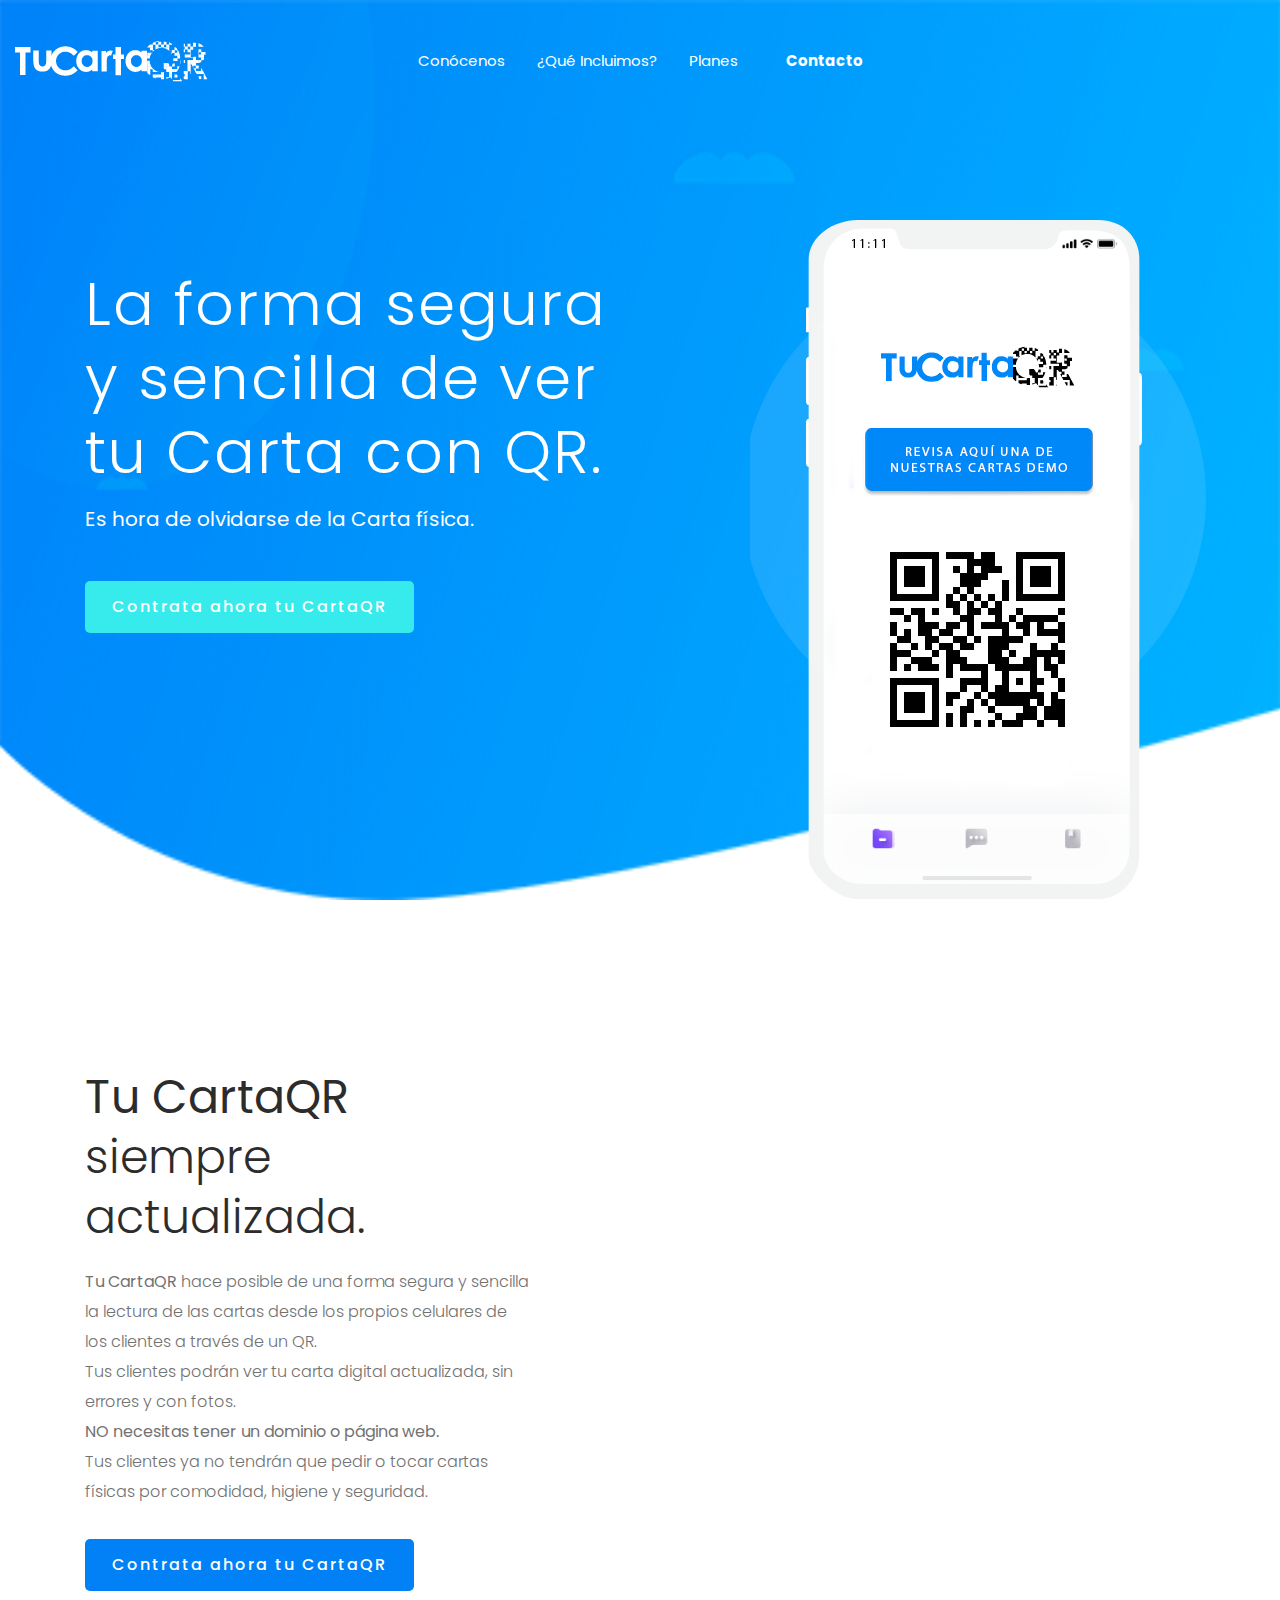
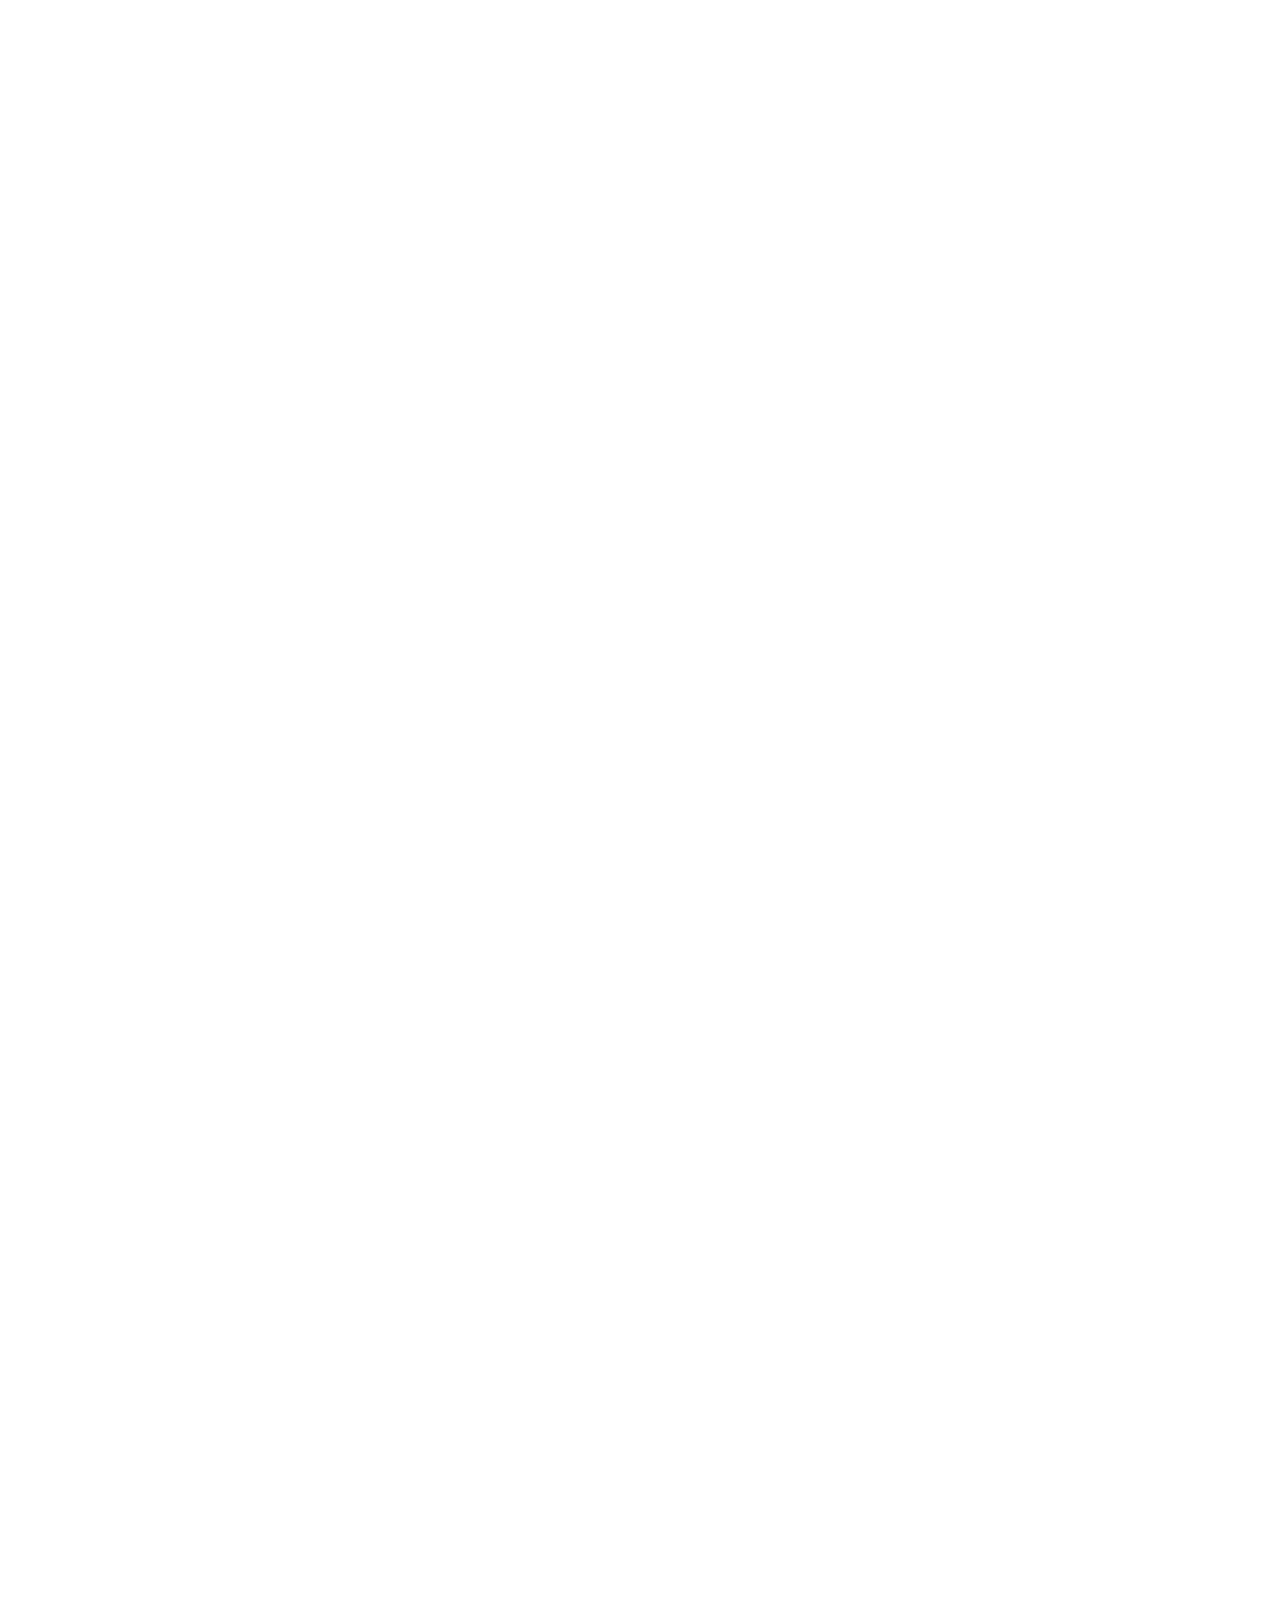
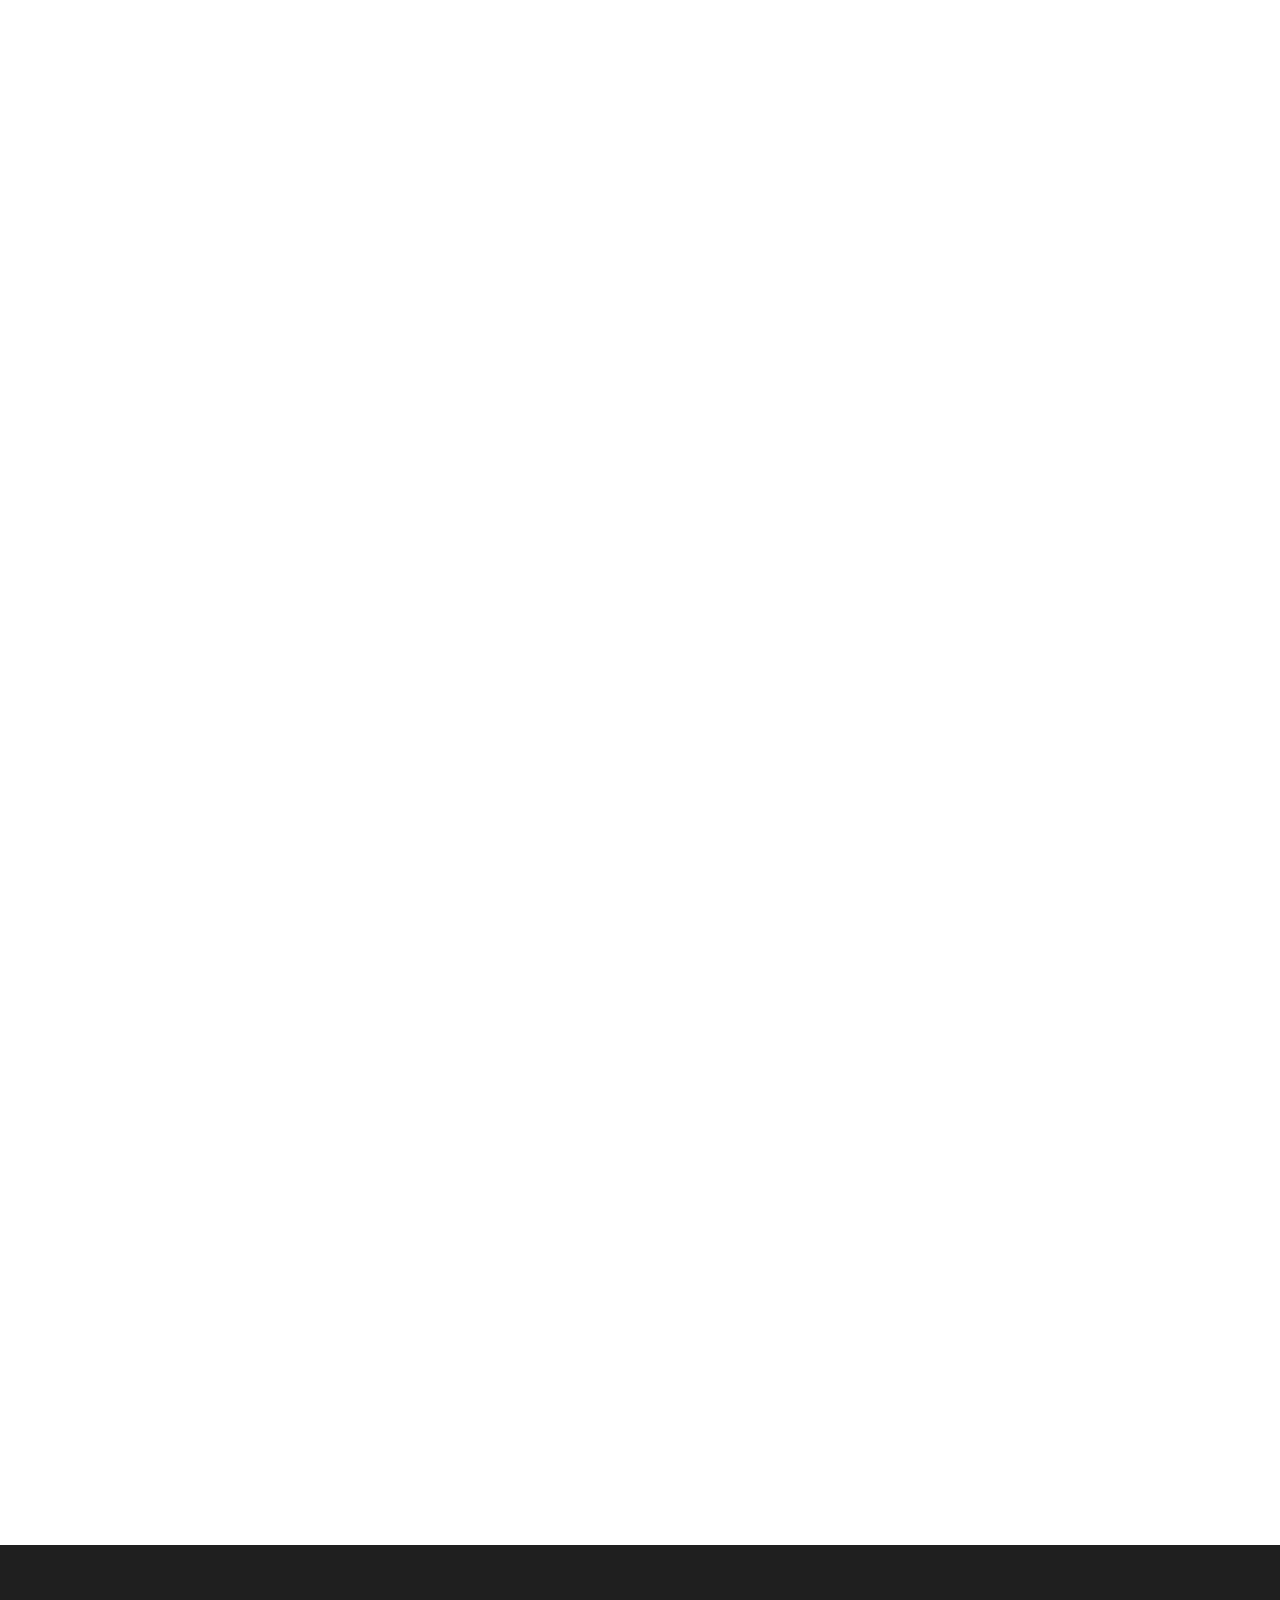
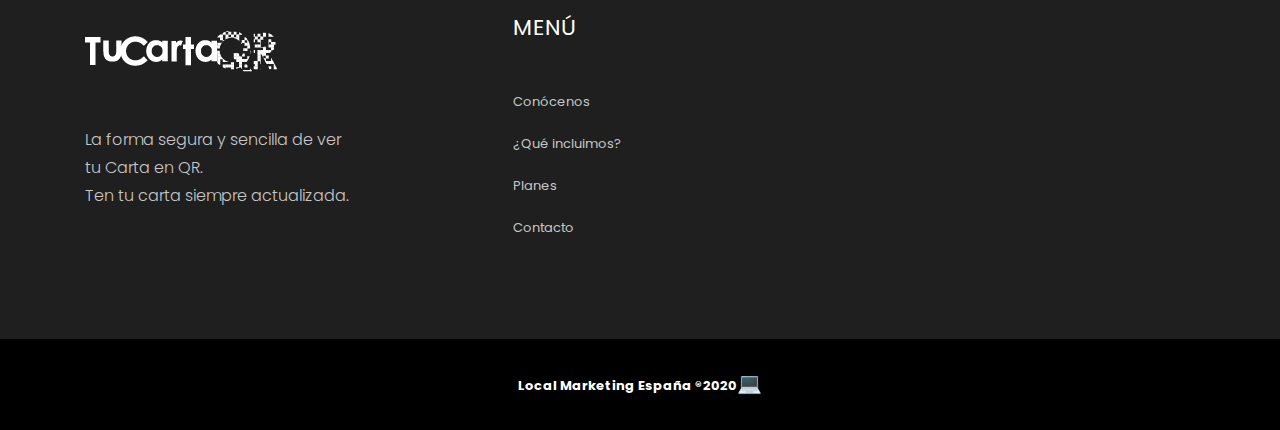
==== index.html @ 0516c853 "tucartaqr" ====
<!doctype html>
<html lang="es">

<head>
    <!-- Required meta tags -->
    <meta charset="utf-8">
    <meta name="viewport" content="width=device-width, initial-scale=1, shrink-to-fit=no">
    <meta name="robots" content="index, follow">
    <meta name="description"
        content="Menús y Cartas digitales con QR para cafeterias y restaurantes. Tu carta digital qr en el celular de tus clientes.">
    <meta name="keywords"
        content="Cartas digitales, Menús digitales, cartas qr, menu qr, restaurantes y cafeterias qr, menús online, código qr">
    <meta name="categories" content="Tu CartaQR">
    <meta property="type" content="restaurantesQR>
    <meta name= " author" content="Tu CartaQR">

    <link rel="shortcut icon" type="image/x-icon" href="./img/7205qr.ico">
    <title>Tu CartaQR | Olvídate de tu carta física</title>

    <!-- CSS here -->
    <link rel="stylesheet" href="css/bootstrap.min.css">
    <link rel="stylesheet" href="css/owl.carousel.min.css">
    <link rel="stylesheet" href="css/animate.min.css">
    <link rel="stylesheet" href="css/slick.css">
    <link rel="stylesheet" href="css/slicknav.css">
    <link rel="stylesheet" href="css/style.css">
</head>

<body>

    <!-- header-start -->
    <header>
        <div class="header-area ">
            <div id="sticky-header" class="main-header-area">
                <div class="container-fluid">
                    <div class="row align-items-center">
                        <div class="col-xl-3 col-lg-2">
                            <div class="logo">
                                <a href="index.html">
                                    <img src="img/logo.png" alt="Tu CartaQR">
                                </a>
                            </div>
                        </div>
                        <div class="col-xl-6 col-lg-7">
                            <div class="main-menu d-none d-lg-block">
                                <nav>
                                    <ul id="navigation">
                                        <li><a href="#conocer">Conócenos</a></li>
                                        &nbsp;
                                        <li><a href="#incluir">¿Qué incluimos?</a></li>
                                        &nbsp;
                                        <li><a href="#plan">Planes</a></li>
                                        &nbsp;&nbsp;&nbsp;&nbsp;&nbsp;
                                        <li><a href="contacto.html"><strong>Contacto</strong></a></li>
                                    </ul>
                                </nav>
                            </div>
                        </div>
                        <div class="col-12">
                            <div class="mobile_menu d-block d-lg-none"></div>
                        </div>
                    </div>

                </div>
            </div>
        </div>
    </header>
    <!-- header-end -->

    <!-- slider_area_start -->
    <div class="slider_area">
        <div class="single_slider d-flex align-items-center slider_bg_1">
            <div class="container">
                <div class="row align-items-center">
                    <div class="col-xl-7 col-md-6">
                        <div class="slider_text">
                            <h3 class="wow fadeInDown">La forma segura<br> y
                                sencilla de ver<br> tu Carta con QR.</h3>
                            <p class="wow fadeInLeft">Es hora de olvidarse
                                de la Carta física.</p>
                            <div class="video_service_btn wow fadeInLeft">
                                <a href="contacto.html" class="boxed-btn3">Contrata ahora tu CartaQR</a>
                            </div>
                        </div>
                    </div>
                    <div class="col-xl-5 col-md-6">
                        <div class="phone_thumb wow fadeInDown">
                            <img src="img/ilstrator/phone.png" alt="Tu CartaQR">
                        </div>
                    </div>
                </div>
            </div>
        </div>
    </div>
    <!-- slider_area_end -->

    <!-- about  -->
    <div class="features_area ">
        <div class="container">
            <div class="features_main_wrap">
                <div class="row align-items-center">
                    <div class="col-xl-5 col-lg-5 col-md-6">
                        <div class="features_info2">
                            <h3><strong>Tu CartaQR</strong> siempre actualizada.</h3>
                            <p><strong>Tu CartaQR</strong> hace posible de una forma segura y sencilla la lectura
                                de las cartas desde los propios celulares de los clientes a través de un QR.<br>
                                Tus clientes podrán ver tu carta digital actualizada, sin errores y con
                                fotos. <br>
                                <strong>NO necesitas tener un dominio o página web.</strong><br>Tus clientes ya no tendrán que pedir o tocar cartas físicas por comodidad, higiene y
                                seguridad.</strong></p>
                            <div class="about_btn">
                                <a class="boxed-btn4" href="contacto.html">Contrata ahora tu CartaQR</a>
                            </div>
                        </div>
                    </div>
                    <div class="col-xl-5 col-lg-5 offset-xl-1 offset-lg-1 col-md-6 ">
                        <div class="about_draw wow fadeInUp" data-wow-duration=".7s" data-wow-delay=".5s">
                            <img src="img/ilstrator_img/draw.png" alt="Tu CartaQR">
                        </div>
                    </div>
                </div>
            </div>
            <div id="conocer" class="features_main_wrap">
                <div class="row align-items-center">
                    <div class="col-xl-5 col-lg-5 offset-xl-1 offset-lg-1 col-md-6">
                        <div class="about_image wow fadeInLeft" data-wow-duration=".4s"
                            data-wow-delay=".3s">
                            <img src="img/ilstrator/tucartaQR.png" alt="Tu CartaQR">
                        </div>
                    </div>
                    <div class="col-xl-6 col-lg-6 col-md-6">
                        <div class="features_info">
                            <h3 class="wow fadeInUp" data-wow-duration=".5s" data-wow-delay=".3s">Beneficios</h3>
                            <p class="wow fadeInUp" data-wow-duration=".6s" data-wow-delay=".4s">Podrás mostrar a través
                                de un
                                código QR tu carta sin necesidad de tener una física. Aplica para restaurantes, fondas,
                                antros,
                                hoteles, cafeterías o heladerías.</p>
                            <ul>
                                <li class="wow fadeInUp" data-wow-duration=".7s" data-wow-delay=".5s">Olvídate de los
                                    errores en tu Carta QR.</li>
                                <li class="wow fadeInUp" data-wow-duration=".8s" data-wow-delay=".6s">Tu Carta QR
                                    siempre actualizada.</li>
                                <li class="wow fadeInUp" data-wow-duration=".8s" data-wow-delay=".6s">Tu negocio en internet.</li>
                                <li class="wow fadeInUp" data-wow-duration=".9s" data-wow-delay=".7s">Posibilidad de
                                    realizar publicidad de otros negocios.</li>
                                <li class="wow fadeInUp" data-wow-duration=".9s" data-wow-delay=".7s">Mantén
                                    actualizados tus alérgenos y especialidades de la casa.</li>
                                <li class="wow fadeInUp" data-wow-duration=".9s" data-wow-delay=".7s">Tus meseros no
                                    tendrán que llevar y recoger cartas a cada mesa/barra.</li>
                            </ul>

                            <div class="about_btn wow fadeInUp" data-wow-duration=".10s" data-wow-delay=".8s">
                                <a class="boxed-btn4" href="contacto.html">Contrata tu CartaQR</a>
                            </div>
                        </div>
                    </div>
                </div>
            </div>
        </div>
    </div>
    <!--/ about  -->

    <!-- service_area  -->
    <div id="incluir" class="service_area">
        <div class="container">
            <div class="row">
                <div class="col-xl-12">
                    <div class="section_title text-center wow fadeInUp" data-wow-duration=".5s" data-wow-delay=".3s">
                        <h3>¿Qué incluimos?</h3>
                    </div>
                </div>
            </div>

            <div class="row">
                <div class="col-lg-3 col-md-3">
                    <div class="single_service text-center wow fadeInUp" data-wow-duration=".6s" data-wow-delay=".4s">
                        <div class="thumb">
                            <img src="img/icon/1.svg" alt="WebApp Multidispositivo">
                        </div>
                        <h3><strong>WebApp Multidispositivo</strong></h3>
                        <p>La forma segura y sencilla de ver las cartas desde los propios celulares de
                            los clientes.</p>
                    </div>
                </div>

                <div class="col-lg-3 col-md-3">
                    <div class="single_service text-center wow fadeInUp" data-wow-duration=".7s" data-wow-delay=".5s">
                        <div class="thumb">
                            <img src="img/icon/2.svg" alt="Promociona su Marca">
                        </div>
                        <h3><strong>Promociona su Marca</strong></h3>
                        <p>En el diseño de tu carta digitalizada incluimos un enlace a su página web y/o red social para
                            promocionar su negocio de forma indirecta.</p>

                    </div>
                </div>

                <div class="col-lg-3 col-md-3">
                    <div class="single_service text-center wow fadeInUp" data-wow-duration=".7s" data-wow-delay=".5s">
                        <div class="thumb">
                            <img src="img/icon/3.svg" alt="Tu CartaQR">
                        </div>
                        <h3><strong>Menú Interactivo</strong></h3>
                        <br>
                        <p>Puede incluir las fotografías de todos los platos que ofrece su negocio o añadir información
                            extra sobre alérgenos.</p>

                    </div>
                </div>

                <div class="col-lg-3 col-md-3">

                    <div class="single_service text-center wow fadeInUp " data-wow-duration=".8s" data-wow-delay=".6s">
                        <div class="thumb">
                            <img src="img/icon/4.svg" alt="Menús y Ofertas">
                        </div>
                        <h3><strong>Menús y Ofertas</strong></h3>
                        <br>
                        <p>Damos la posibilidad de incluir su oferta gastronómica o promociones de temporada que quiera
                            ofrecer a sus clientes.</p>

                    </div>
                </div>
            </div>
        </div>
    </div>
    <!--/ service_area  -->

    <!-- prising_area  -->
    <div class="prising_area">
        <div id="plan" class="container">
            <div class="row">
                <div class="col-xl-12">
                    <div class="section_title text-center wow fadeInUp" data-wow-duration=".5s" data-wow-delay=".5s">
                        <h3>Planes</h3>
                        <p>Olvídate de guardar, renovar y pagar por más cartas físicas desactualizadas. <br> Por
                            higiene, seguridad y comodidad de tus clientes.</p>
                    </div>
                </div>
            </div>
            <div class="row no-gutters align-items-center">
                <div class="col-xl-4 col-md-4">
                    <div class="single_prising text-center wow fadeInUp" data-wow-duration=".7s" data-wow-delay=".8s">
                        <div class="prising_header d-flex justify-content-between">
                            <h3>Básico</h3>
                            <span>$999 MXN <br><small>único pago</small></span>
                        </div>
                        <ul>
                            <li>Tu dominio en TuCartaQR</li>
                            <li>Carga inicial de contenido</li>
                            <li>Envío por mail de sticker con QR</li>
                            <li>2 Modificaciones al mes por 1 año</li>
                            <li>Sin compromiso mensual</li>
                        </ul>
                        <div class="prising_bottom">
                            <a href="contacto.html" class="get_now prising_btn">CONTRATAR AHORA</a>
                        </div>
                    </div>
                </div>
                <div class="col-xl-4 col-md-4">
                    <div class="single_prising text-center wow fadeInUp" data-wow-duration=".6s" data-wow-delay=".6s">
                        <div class="prising_header d-flex justify-content-between pink_header">
                            <h3>Básico con Fotos</h3>
                            <span>$1,199 MXN<small> <br>único pago</small></span>
                        </div>
                        <ul>
                            <li>Tu dominio en TuCartaQR</li>
                            <li>Carga inicial de contenido <small>(texto + fotos)</small></li>
                            <li>Envío por mail de sticker con QR</li>
                            <li>2 Modificaciones al mes por 1 año</li>
                            <li>Sin compromiso mensual</li>
                        </ul>
                        <div class="prising_bottom">
                            <a href="contacto.html" class="get_now prising_btn">CONTRATAR AHORA</a>
                        </div>
                    </div>
                </div>
                <div class="col-xl-4 col-md-4">
                    <div class="single_prising text-center wow fadeInUp" data-wow-duration=".7s" data-wow-delay=".8s">
                        <div class="prising_header d-flex justify-content-between green_header">
                            <h3>Premium</h3>
                            <span>$1,399 MXN + <br><small>$50 mensual</small></span>
                        </div>
                        <ul>
                            <li>Tu dominio en TuCartaQR</li>
                            <li>Login propio para actualizaciones</li>
                            <li>Carga inicial de contenido <small>(texto + fotos)</small></li>
                            <li>Envío por mail de sticker con QR</li>
                            <li>2 Modificaciones al mes por 1 año</li>
                        </ul>
                        <div class="prising_bottom">
                            <a href="contacto.html" class="get_now prising_btn">PRÓXIMAMENTE</a>
                        </div>
                    </div>
                </div>
            </div>
        </div>
    </div>
    <!--/ prising_area  -->

    <!-- productivity_area  -->
    <div class="productivity_area">
        <div class="container">
            <div class="row align-items-center">
                <div class="col-xl-12 col-md-12 col-lg-12">
                    <h3 class="wow fadeInDown" data-wow-duration="1s" data-wow-delay=".1s"><strong>¿Necesitas más
                            información?</strong>
                        <br>Escríbenos a <a
                            href="mailto: hola@tucartaqr.mx"><strong>hola@tucartaqr.mx</strong></a><br><br>Te
                        asesoraremos sin compromiso. </h3>
                </div>
            </div>
        </div>
    </div>
    <!--/ productivity_area  -->

    <!-- footer start -->
    <footer class="footer">
        <div class="footer_top">
            <div class="container">
                <div class="row">
                    <div class="col-xl-4 col-md-6 col-lg-4 mr-5">
                        <div class="footer_widget">
                            <div class="footer_logo">
                                <a href="#">
                                    <img src="img/logo.png" alt="Tu CartaQR">
                                </a>
                            </div>
                            <p>La forma segura y sencilla de ver<br> tu Carta en QR.<br>Ten tu carta siempre actualizada.</p>

                        </div>
                    </div>
                    <div class="col-xl-2 col-md-6 col-lg-2">
                        <div class="footer_widget">
                            <h3 class="footer_title">
                                MENÚ
                            </h3>
                            <ul>
                                <li><a href="#conocer">Conócenos</a></li>
                                <li><a href="#incluir">¿Qué incluimos?</a></li>
                                <li><a href="#plan">Planes</a></li>
                                <li><a href="contacto.html">Contacto</a></li>
                            </ul>
                        </div>
                    </div>
                </div>
            </div>
        </div>
        <div class="copy-right_text">
            <div class="container">
                <div class="footer_border"></div>
                <div class="row">
                    <div class="col-xl-12">
                        <p class="copy_right text-center">
                            <a class="text-reset text-light" href="https://www.local-marketing.es/"><b>Local Marketing
                                    España
                                    &reg;2020</b></a><span style='font-size:20px;'>&#128187;</span>
                        </p>
                    </div>
                </div>
            </div>
        </div>
    </footer>
    <!--/ footer end  -->

    <!-- JS here -->
    <script src="js/vendor/modernizr-3.5.0.min.js"></script>
    <script src="js/vendor/jquery-1.12.4.min.js"></script>
    <script src="js/popper.min.js"></script>
    <script src="js/bootstrap.min.js"></script>
    <script src="js/owl.carousel.min.js"></script>
    <script src="js/isotope.pkgd.min.js"></script>
    <script src="js/jquery.counterup.min.js"></script>
    <script src="js/scrollIt.js"></script>
    <script src="js/jquery.scrollUp.min.js"></script>
    <script src="js/wow.min.js"></script>
    <script src="js/jquery.slicknav.min.js"></script>

    <script src="js/main.js"></script>
</body>

</html>
---- css/style.css ----
@import url("https://fonts.googleapis.com/css?family=Poppins:200,200i,300,300i,400,400i,500,500i,600,600i,700&display=swap");
@import url("https://fonts.googleapis.com/css?family=Poppins:200,200i,300,300i,400,400i,500,500i,600,600i,700&display=swap");

.flex-center-start {
  display: -webkit-box;
  display: -ms-flexbox;
  display: flex;
  -webkit-box-align: center;
  -ms-flex-align: center;
  align-items: center;
  -webkit-box-pack: start;
  -ms-flex-pack: start;
  justify-content: start;
}

/* Normal desktop :1200px. */
/* Normal desktop :992px. */
/* Tablet desktop :768px. */
/* small mobile :320px. */
/* Large Mobile :480px. */

/* 1. Theme default css */
body {
  font-family: "Poppins", sans-serif;
  font-weight: normal;
  font-style: normal;
}

.img {
  max-width: 100%;
  -webkit-transition: 0.3s;
  -moz-transition: 0.3s;
  -o-transition: 0.3s;
  transition: 0.3s;
}

a,
.button {
  -webkit-transition: 0.3s;
  -moz-transition: 0.3s;
  -o-transition: 0.3s;
  transition: 0.3s;
}

a:focus,
.button:focus, button:focus {
  text-decoration: none;
  outline: none;
}

a:focus {
  text-decoration: none;
}

a:focus,
a:hover,
.portfolio-cat a:hover,
.footer -menu li a:hover {
  text-decoration: none;
}

a,
button {
  color: #1F1F1F;
  outline: medium none;
}

h1, h2, h3, h4, h5 {
  font-family: "Poppins", sans-serif;
  color: #1F1F1F;
}

h1 a,
h2 a,
h3 a,
h4 a,
h5 a,
h6 a {
  color: inherit;
}

ul {
  margin: 0px;
  padding: 0px;
}

li {
  list-style: none;
}

p {
  font-size: 16px;
  font-weight: 300;
  line-height: 28px;
  color: #4D4D4D;
  margin-bottom: 13px;
  font-family: "Poppins", sans-serif;
}

label {
  color: #7e7e7e;
  cursor: pointer;
  font-size: 14px;
  font-weight: 400;
}

*::-moz-selection {
  background: #444;
  color: #fff;
  text-shadow: none;
}

::-moz-selection {
  background: #444;
  color: #fff;
  text-shadow: none;
}

::selection {
  background: #444;
  color: #fff;
  text-shadow: none;
}

*::-webkit-input-placeholder {
  color: #cccccc;
  font-size: 14px;
  opacity: 1;
}

*:-ms-input-placeholder {
  color: #cccccc;
  font-size: 14px;
  opacity: 1;
}

*::-ms-input-placeholder {
  color: #cccccc;
  font-size: 14px;
  opacity: 1;
}

*::placeholder {
  color: #cccccc;
  font-size: 14px;
  opacity: 1;
}

h3 {
  font-size: 24px;
}

.mb-65 {
  margin-bottom: 67px;
}

.black-bg {
  background: #020c26 !important;
}

.white-bg {
  background: #ffffff;
}

.gray-bg {
  background: #f5f5f5;
}

.overlay {
  position: relative;
  z-index: 0;
}

.overlay::before {
  position: absolute;
  content: "";
  background-color: #1f1f1f;
  top: 0;
  left: 0;
  width: 100%;
  height: 100%;
  z-index: -1;
  opacity: .5;
}

.overlay2 {
  position: relative;
  z-index: 0;
}

.overlay2::before {
  position: absolute;
  content: "";
  background-color: #2C2C2C;
  top: 0;
  left: 0;
  width: 100%;
  height: 100%;
  z-index: -1;
  opacity: 0.6;
}

.overlay_03 {
  position: relative;
  z-index: 0;
}

.overlay_03::before {
  position: absolute;
  width: 100%;
  height: 100%;
  left: 0;
  top: 0;
  background: #2C2C2C;
  opacity: .6;
  content: '';
  z-index: -1;
}

.bradcam_overlay {
  position: relative;
  z-index: 0;
}

.bradcam_overlay::before {
  position: absolute;
  content: "";
  /* Permalink - use to edit and share this gradient: https://colorzilla.com/gradient-editor/#5db2ff+0,7db9e8+100&1+24,0+96 */
  background: -moz-linear-gradient(left, #5db2ff 0%, #65b4f9 24%, rgba(124, 185, 233, 0) 96%, rgba(125, 185, 232, 0) 100%);
  /* FF3.6-15 */
  background: -webkit-linear-gradient(left, #5db2ff 0%, #65b4f9 24%, rgba(124, 185, 233, 0) 96%, rgba(125, 185, 232, 0) 100%);
  /* Chrome10-25,Safari5.1-6 */
  background: linear-gradient(to right, #5db2ff 0%, #65b4f9 24%, rgba(124, 185, 233, 0) 96%, rgba(125, 185, 232, 0) 100%);
  /* W3C, IE10+, FF16+, Chrome26+, Opera12+, Safari7+ */
  filter: progid:DXImageTransform.Microsoft.gradient( startColorstr='#5db2ff', endColorstr='#007db9e8',GradientType=1 );
  /* IE6-9 */
  top: 0;
  left: 0;
  width: 100%;
  height: 100%;
  z-index: -1;
  opacity: 1;
}

.section-padding {
  padding-top: 120px;
  padding-bottom: 120px;
}

.pt-120 {
  padding-top: 120px;
}

/* button style */
.owl-carousel .owl-nav div {
  background: transparent;
  height: 50px;
  left: 0px;
  position: absolute;
  text-align: center;
  top: 50%;
  -webkit-transform: translateY(-50%);
  -ms-transform: translateY(-50%);
  transform: translateY(-50%);
  -webkit-transition: all 0.3s ease 0s;
  -o-transition: all 0.3s ease 0s;
  transition: all 0.3s ease 0s;
  width: 50px;
  color: #fff;
  background-color: transparent;
  -webkit-border-radius: 50%;
  -moz-border-radius: 50%;
  border-radius: 50%;
  left: 50px;
  font-size: 15px;
  line-height: 50px;
  border: 1px solid #787878;
  left: 150px;
}

.owl-carousel .owl-nav div.owl-next {
  left: auto;
  right: 150px;
}

.owl-carousel .owl-nav div.owl-next i {
  position: relative;
  right: 0;
}

.owl-carousel .owl-nav div.owl-prev i {
  position: relative;
  top: 0px;
}

.owl-carousel:hover .owl-nav div {
  opacity: 1;
  visibility: visible;
}

.owl-carousel:hover .owl-nav div:hover {
  color: #fff;
  background: #28AE61;
  border: 1px solid transparent;
}

.mb-20px {
  margin-bottom: 20px;
}

.mb-55 {
  margin-bottom: 55px;
}

.mb-40 {
  margin-bottom: 40px;
}

.mb-20 {
  margin-bottom: 20px;
}

.boxed-btn {
  background: #fff;
  color: #131313;
  display: inline-block;
  padding: 18px 44px;
  font-family: "Poppins", sans-serif;
  font-size: 14px;
  font-weight: 400;
  border: 0;
  border: 1px solid #48B6FB;
  letter-spacing: 3px;
  text-align: center;
  color: #48B6FB !important;
  text-transform: uppercase;
  cursor: pointer;
}

.boxed-btn:hover {
  background: #48B6FB;
  color: #fff !important;
  border: 1px solid #48B6FB;
}

.boxed-btn:focus {
  outline: none;
}

.boxed-btn.large-width {
  width: 220px;
}

.boxed-btn3 {
  background: #37EBED;
  color: #fff;
  display: inline-block;
  padding: 14px 27px;
  font-family: "Poppins", sans-serif;
  font-size: 16px;
  font-weight: 500;
  border: 0;
  -webkit-border-radius: 5px;
  -moz-border-radius: 5px;
  border-radius: 5px;
  text-align: center;
  color: #fff !important;
  -webkit-transition: 0.5s;
  -moz-transition: 0.5s;
  -o-transition: 0.5s;
  transition: 0.5s;
  cursor: pointer;
  letter-spacing: 2px;
}

.boxed-btn3:hover {
  background: #4BA8FD;
  color: #fff !important;
}

.boxed-btn3:focus {
  outline: none;
}

.boxed-btn3.large-width {
  width: 220px;
}

.boxed-btn4 {
  background: #0181F5;
  color: #fff;
  display: inline-block;
  padding: 14px 27px;
  font-family: "Poppins", sans-serif;
  font-size: 16px;
  font-weight: 500;
  border: 0;
  -webkit-border-radius: 5px;
  -moz-border-radius: 5px;
  border-radius: 5px;
  text-align: center;
  color: #fff !important;
  -webkit-transition: 0.5s;
  -moz-transition: 0.5s;
  -o-transition: 0.5s;
  transition: 0.5s;
  cursor: pointer;
  letter-spacing: 2px;
}

.boxed-btn4:hover {
  background: #0181F5;
  color: #fff !important;
}

.boxed-btn4:focus {
  outline: none;
}

.boxed-btn4.large-width {
  width: 220px;
}

.boxed-btn3-white {
  color: #fff;
  display: inline-block;
  padding: 13px 27px;
  font-family: "Poppins", sans-serif;
  font-size: 14px;
  font-weight: 400;
  border: 0;
  border: 1px solid #fff;
  -webkit-border-radius: 5px;
  -moz-border-radius: 5px;
  border-radius: 5px;
  text-align: center;
  color: #fff !important;
  -webkit-transition: 0.5s;
  -moz-transition: 0.5s;
  -o-transition: 0.5s;
  transition: 0.5s;
  cursor: pointer;
  letter-spacing: 2px;
}

.boxed-btn3-white:hover {
  background: #28AE61;
  color: #fff !important;
  border: 1px solid transparent;
}

.boxed-btn3-white i {
  margin-right: 2px;
}

.boxed-btn3-white:focus {
  outline: none;
}

.boxed-btn3-white.large-width {
  width: 220px;
}

.boxed-btn3-green-2 {
  color: #48B6FB !important;
  display: inline-block;
  padding: 14px 31px;
  font-family: "Poppins", sans-serif;
  font-size: 14px;
  font-weight: 400;
  border: 0;
  border: 1px solid #48B6FB;
  -webkit-border-radius: 5px;
  -moz-border-radius: 5px;
  border-radius: 5px;
  text-align: center;
  -webkit-transition: 0.5s;
  -moz-transition: 0.5s;
  -o-transition: 0.5s;
  transition: 0.5s;
  cursor: pointer;
  letter-spacing: 2px;
}

.boxed-btn3-green-2:hover {
  background: #48B6FB;
  color: #fff !important;
  border: 1px solid transparent;
}

.boxed-btn3-green-2:focus {
  outline: none;
}

.boxed-btn3-green-2.large-width {
  width: 220px;
}

.boxed-btn2 {
  background: transparent;
  color: #fff;
  display: inline-block;
  padding: 18px 24px;
  font-family: "Poppins", sans-serif;
  font-size: 14px;
  font-weight: 400;
  border: 0;
  border: 1px solid #fff;
  letter-spacing: 2px;
  text-transform: uppercase;
}

.boxed-btn2:hover {
  background: #fff;
  color: #131313 !important;
}

.boxed-btn2:focus {
  outline: none;
}

.line-button {
  color: #919191;
  font-size: 16px;
  font-weight: 400;
  display: inline-block;
  position: relative;
  padding-right: 5px;
  padding-bottom: 2px;
}

.line-button::before {
  position: absolute;
  content: "";
  background: #919191;
  width: 100%;
  height: 1px;
  bottom: 0;
  left: 0;
}

.line-button:hover {
  color: #009DFF;
}

.line-button:hover::before {
  background: #009DFF;
}

.prising_btn {
  display: inline-block;
  font-size: 14px;
  color: #5DB2FF;
  border: 1px solid #5DB2FF;
  padding: 8px 28px;
  font-weight: 500;
  -webkit-border-radius: 5px;
  -moz-border-radius: 5px;
  border-radius: 5px;
}

.prising_btn:hover {
  background: #5DB2FF;
  color: #fff;
}

.section_title h3 {
  font-size: 46px;
  line-height: 60px;
  font-weight: 300;
  color: #2C2C2C;
  position: relative;
  z-index: 0;
  padding-bottom: 15px;
}

@media (max-width: 767px) {
  .section_title h3 {
    font-size: 30px;
    line-height: 36px;
  }
}

@media (min-width: 768px) and (max-width: 991px) {
  .section_title h3 {
    font-size: 36px;
    line-height: 42px;
  }
}

@media (max-width: 767px) {
  .section_title h3 br {
    display: none;
  }
}

.section_title p {
  font-size: 16px;
  color: #727272;
  line-height: 28px;
  margin-bottom: 0;
  font-weight: 400;
}

@media (max-width: 767px) {
  .section_title p br {
    display: none;
  }
}

.mb-50 {
  margin-bottom: 50px;
}

@media (max-width: 767px) {
  .mb-50 {
    margin-bottom: 40px;
  }
}

@media (max-width: 767px) {
  .mobile_menu {
    position: absolute;
    right: 0px;
    width: 100%;
    z-index: 9;
  }
}

.slicknav_menu .slicknav_nav {
  background: #fff;
  float: right;
  margin-top: 0;
  padding: 0;
  width: 95%;
  padding: 0;
  border-radius: 0px;
  margin-top: 5px;
  position: absolute;
  left: 0;
  right: 0;
  margin: auto;
  top: 11px;
}

.slicknav_menu .slicknav_nav a:hover {
  background: transparent;
  color: #5DB2FF;
}

.slicknav_menu .slicknav_nav a.active {
  color: #5DB2FF;
}

@media (max-width: 767px) {
  .slicknav_menu .slicknav_nav a i {
    display: none;
  }
}

@media (min-width: 768px) and (max-width: 991px) {
  .slicknav_menu .slicknav_nav a i {
    display: none;
  }
}

.slicknav_menu .slicknav_nav .slicknav_btn {
  background-color: transparent;
  cursor: pointer;
  margin-bottom: 10px;
  margin-top: -40px;
  position: relative;
  z-index: 99;
  border: 1px solid #ddd;
  top: 3px;
  right: 5px;
  top: -36px;
}

.slicknav_menu .slicknav_nav .slicknav_btn .slicknav_icon {
  margin-right: 6px;
  margin-top: 3px;
  position: relative;
  padding-bottom: 3px;
  top: -11px;
  right: -5px;
}

@media (max-width: 767px) {
  .slicknav_menu {
    margin-right: 0px;
  }
}

.slicknav_nav .slicknav_arrow {
  float: right;
  font-size: 22px;
  position: relative;
  top: -9px;
}

.slicknav_btn {
  background-color: transparent;
  cursor: pointer;
  margin-bottom: 10px;
  position: relative;
  z-index: 99;
  border: none;
  border-radius: 3px;
  top: 5px;
  padding: 5px;
  right: 0;
  margin-top: -5px;
  top: -29px;
  right: 5px;
}

.header-area {
  left: 0;
  right: 0;
  width: 100%;
  top: 0;
  z-index: 9;
  position: absolute;
}

@media (max-width: 767px) {
  .header-area {
    padding-top: 0;
  }
}

@media (min-width: 768px) and (max-width: 991px) {
  .header-area {
    padding-top: 0;
  }
}

.header-area .main-header-area {
  padding: 20px 200px;
  background: #fff;
  background: transparent;
}

@media (max-width: 767px) {
  .header-area .main-header-area {
    padding: 10px 0px;
    background: #2C2C2C;
  }
}

@media (min-width: 768px) and (max-width: 991px) {
  .header-area .main-header-area {
    padding: 10px 15px;
    background: #2C2C2C;
  }
}

@media (min-width: 992px) and (max-width: 1200px) {
  .header-area .main-header-area {
    padding: 25px 0px;
  }
}

@media (min-width: 1200px) and (max-width: 1500px) {
  .header-area .main-header-area {
    padding: 25px 0px;
  }
}

.header-area .main-header-area.details_nav_bg {
  background: #727272;
  padding-bottom: 0;
}

@media (max-width: 767px) {
  .header-area .main-header-area.details_nav_bg {
    padding-bottom: 10px;
  }
}

.header-area .main-header-area .logo-img {
  text-align: center;
}

@media (max-width: 767px) {
  .header-area .main-header-area .logo-img {
    text-align: left;
  }
}

@media (min-width: 768px) and (max-width: 991px) {
  .header-area .main-header-area .logo-img {
    text-align: left;
  }
}

@media (min-width: 992px) and (max-width: 1200px) {
  .header-area .main-header-area .logo-img {
    text-align: left;
  }
}

@media (max-width: 767px) {
  .header-area .main-header-area .logo-img img {
    width: 70px;
  }
}

@media (min-width: 768px) and (max-width: 991px) {
  .header-area .main-header-area .logo-img img {
    width: 70px;
  }
}

.header-area .main-header-area .Appointment {
  display: -webkit-box;
  display: -moz-box;
  display: -ms-flexbox;
  display: -webkit-flex;
  display: flex;
  -webkit-align-items: center;
  -moz-align-items: center;
  -ms-align-items: center;
  align-items: center;
  -webkit-justify-content: flex-end;
  -moz-justify-content: flex-end;
  -ms-justify-content: flex-end;
  justify-content: flex-end;
  -ms-flex-pack: flex-end;
}

@media (min-width: 992px) and (max-width: 1200px) {
  .header-area .main-header-area .Appointment .search_button {
    margin-right: 15px;
  }
}

@media (min-width: 1200px) and (max-width: 1500px) {
  .header-area .main-header-area .Appointment .search_button {
    margin-right: 15px;
  }
}

.header-area .main-header-area .Appointment .search_button a i {
  color: #E8E8E8;
}

.header-area .main-header-area .Appointment .socail_links ul li {
  display: inline-block;
}

.header-area .main-header-area .Appointment .socail_links ul li a {
  color: #A8A7A0;
  margin: 0 10px;
  font-size: 15px;
}

.header-area .main-header-area .Appointment .socail_links ul li a:hover {
  color: #fff;
}

.header-area .main-header-area .Appointment .book_btn {
  margin-left: 30px;
}

@media (min-width: 992px) and (max-width: 1200px) {
  .header-area .main-header-area .Appointment .book_btn {
    margin-left: 0;
  }
}

@media (min-width: 1200px) and (max-width: 1500px) {
  .header-area .main-header-area .Appointment .book_btn {
    margin-left: 0;
  }
}

.header-area .main-header-area .Appointment .book_btn a {
  background: #42B3FA;
  padding: 12px 26px;
  font-size: 14px;
  font-weight: 500;
  border: 1px solid transparent;
  color: #fff;
  -webkit-border-radius: 4px;
  -moz-border-radius: 4px;
  border-radius: 4px;
}

@media (min-width: 992px) and (max-width: 1200px) {
  /* line 124, ../../Arafath/CL/CL October/214. App Landing Page/HTML/scss/_header.scss */
  .header-area .main-header-area .Appointment .book_btn a {
    padding: 12px 20px;
  }
}

.header-area .main-header-area .Appointment .book_btn a:hover {
  background: #4BA8FD;
  color: #fff;
  border: 1px solid #4BA8FD;
}

.header-area .main-header-area .main-menu {
  text-align: center;
  padding: 12px 0;
}

.header-area .main-header-area .main-menu ul li {
  display: inline-block;
  position: relative;
  margin: 0 10px;
}

.header-area .main-header-area .main-menu ul li a {
  color: #fff;
  font-size: 15px;
  text-transform: capitalize;
  font-weight: 400;
  display: inline-block;
  padding: 0px 0px 0px 0px;
  font-family: "Poppins", sans-serif;
  position: relative;
  text-transform: capitalize;
}

@media (min-width: 992px) and (max-width: 1200px) {
  .header-area .main-header-area .main-menu ul li a {
    font-size: 15px;
  }
}

@media (min-width: 1200px) and (max-width: 1500px) {
  .header-area .main-header-area .main-menu ul li a {
    font-size: 15px;
  }
}

.header-area .main-header-area .main-menu ul li a i {
  font-size: 9px;
}

@media (max-width: 767px) {
  .header-area .main-header-area .main-menu ul li a i {
    display: none !important;
  }
}

@media (min-width: 768px) and (max-width: 991px) {
  .header-area .main-header-area .main-menu ul li a i {
    display: none !important;
  }
}

.header-area .main-header-area .main-menu ul li a:hover::before {
  opacity: 1;
  transform: scaleX(1);
}

.header-area .main-header-area .main-menu ul li a.active::before {
  opacity: 1;
  transform: scaleX(1);
}

.header-area .main-header-area .main-menu ul li .submenu {
  position: absolute;
  left: 0;
  top: 160%;
  background: #fff;
  width: 200px;
  z-index: 2;
  box-shadow: 0 0 10px rgba(0, 0, 0, 0.02);
  opacity: 0;
  visibility: hidden;
  text-align: left;
  -webkit-transition: 0.6s;
  -moz-transition: 0.6s;
  -o-transition: 0.6s;
  transition: 0.6s;
}

.header-area .main-header-area .main-menu ul li .submenu li {
  display: block;
}

.header-area .main-header-area .main-menu ul li .submenu li a {
  padding: 10px 15px;
  position: inherit;
  -webkit-transition: 0.3s;
  -moz-transition: 0.3s;
  -o-transition: 0.3s;
  transition: 0.3s;
  display: block;
  color: #000;
}

.header-area .main-header-area .main-menu ul li .submenu li a::before {
  display: none;
}

.header-area .main-header-area .main-menu ul li .submenu li:hover a {
  color: #000;
}

.header-area .main-header-area .main-menu ul li:hover > .submenu {
  opacity: 1;
  visibility: visible;
  top: 150%;
}

.header-area .main-header-area .main-menu ul li:hover > a::before {
  opacity: 1;
  transform: scaleX(1);
}

.header-area .main-header-area .main-menu ul li:first-child a {
  padding-left: 0;
}

.header-area .main-header-area.sticky {
  box-shadow: 0px 3px 16px 0px rgba(0, 0, 0, 0.1);
  position: fixed;
  width: 100%;
  top: -70px;
  left: 0;
  right: 0;
  z-index: 990;
  transform: translateY(70px);
  transition: transform 500ms ease, background 500ms ease;
  -webkit-transition: transform 500ms ease, background 500ms ease;
  box-shadow: 0px 3px 16px 0px rgba(0, 0, 0, 0.1);
  background: rgba(255, 255, 255, 0.96);
  background: #000;
}

@media (max-width: 767px) {
  .header-area .main-header-area.sticky {
    padding: 10px 0px;
  }
}

@media (min-width: 768px) and (max-width: 991px) {
  .header-area .main-header-area.sticky {
    padding: 10px 0px;
  }
}

.header-area .main-header-area.sticky .main-menu {
  padding: 0;
}

.header-area .main-header-area.sticky .header_bottom_border {
  border-bottom: none;
}

.header-area .main-header-area.sticky .header_bottom_border.white_border {
  border-bottom: none !important;
}

.header-area .header-top_area {
  padding: 12px 0;
  background: rgba(44, 44, 44, 0.5);
}

@media (max-width: 767px) {
  .header-area .header-top_area .social_media_links {
    text-align: center;
  }
}

.header-area .header-top_area .social_media_links a {
  font-size: 15px;
  color: #fff;
  margin-right: 12px;
}

.header-area .header-top_area .social_media_links a:hover {
  color: #28AE60;
}

.header-area .header-top_area .short_contact_list {
  text-align: right;
}

@media (max-width: 767px) {
  .header-area .header-top_area .short_contact_list {
    text-align: center;
  }
}

.header-area .header-top_area .short_contact_list ul li {
  display: inline-block;
}

.header-area .header-top_area .short_contact_list ul li a {
  font-size: 13px;
  color: #fff;
  margin-left: 50px;
}

@media (max-width: 767px) {
  .header-area .header-top_area .short_contact_list ul li a {
    margin-left: 0;
    margin: 0 5px;
  }
}

.header-area .header-top_area .short_contact_list ul li a i {
  color: #28AE60;
  margin-right: 7px;
}

.header_bottom_border {
  border-bottom: 1px solid #4B4E50;
  padding-bottom: 22px;
}

.header_bottom_border.white_border {
  border-bottom: 1px solid rgba(255, 255, 255, 0.2) !important;
}

@media (max-width: 767px) {
  .header_bottom_border.white_border {
    padding: 0;
    border-bottom: none;
  }
}

@media (max-width: 767px) {
  .header_bottom_border.white_border {
    padding: 0;
    border-bottom: none !important;
  }
}

@media (max-width: 767px) {
  .header_bottom_border {
    padding: 0;
    border-bottom: none;
  }
}

.slider_bg_1 {
  background-image: url(../img/banner/banner.png);
}

.slider_area .single_slider {
  height: 900px;
  background-size: 100% 100%;
  background-repeat: no-repeat;
  background-position: center center;
}

@media (max-width: 767px) {
  .slider_area .single_slider {
    height: auto;
    background-size: cover;
  }
}

@media (min-width: 768px) and (max-width: 991px) {
  .slider_area .single_slider {
    height: 620px;
  }
}

.slider_area .single_slider .phone_thumb {
  position: relative;
  top: 110px;
}

@media (max-width: 767px) {
  .slider_area .single_slider .phone_thumb {
    top: 60px;
  }
}

@media (max-width: 767px) {
  .slider_area .single_slider .phone_thumb img {
    width: 100%;
  }
}

@media (min-width: 768px) and (max-width: 991px) {
  .slider_area .single_slider .phone_thumb img {
    width: 100%;
  }
}

@media (min-width: 992px) and (max-width: 1200px) {
  .slider_area .single_slider .phone_thumb img {
    width: 100%;
  }
}

@media (max-width: 767px) {
  .slider_area .single_slider .slider_text {
    padding-top: 100px;
  }
}

.slider_area .single_slider .slider_text h3 {
  color: #FFF;
  font-family: "Poppins", sans-serif;
  font-size: 60px;
  letter-spacing: 2px;
  font-weight: 300;
  line-height: 74px;
}

@media (max-width: 767px) {
  .slider_area .single_slider .slider_text h3 br {
    display: none;
  }
}

@media (min-width: 768px) and (max-width: 991px) {
  .slider_area .single_slider .slider_text h3 br {
    display: none;
  }
}

@media (min-width: 992px) and (max-width: 1200px) {
  .slider_area .single_slider .slider_text h3 br {
    display: none;
  }
}

.slider_area .single_slider .slider_text h3 span {
  font-weight: 700;
}

@media (max-width: 767px) {
  .slider_area .single_slider .slider_text h3 {
    font-size: 30px;
    line-height: 35px;
  }
}

@media (min-width: 768px) and (max-width: 991px) {
  .slider_area .single_slider .slider_text h3 {
    font-size: 30px;
    line-height: 35px;
  }
}

@media (min-width: 992px) and (max-width: 1200px) {
  .slider_area .single_slider .slider_text h3 {
    font-size: 45px;
    letter-spacing: 3px;
    line-height: 55px;
  }
}

.slider_area .single_slider .slider_text p {
  font-size: 20px;
  font-weight: 400;
  color: #FFFFFF;
  margin-bottom: 48px;
  margin-top: 16px;
}

@media (min-width: 992px) and (max-width: 1200px) {
  .slider_area .single_slider .slider_text p {
    font-size: 16px;
  }
}

@media (max-width: 767px) {
  .slider_area .single_slider .slider_text p {
    font-size: 16px;
  }
}

.slider_area .single_slider .slider_text .video_service_btn > a {
  margin-right: 15px;
}

@media (max-width: 767px) {
  .slider_area .single_slider .slider_text .video_service_btn > a {
    margin-bottom: 20px;
  }
}

.features_area {
  padding: 77px 0 90px 0;
}

@media (max-width: 767px) {
  .features_area {
    padding: 30px 0 40px 0;
  }
}

@media (min-width: 768px) and (max-width: 991px) {
  .features_area {
    padding: 30px 0 40px 0;
  }
}

.features_area .about_image img {
  width: auto;
}

.features_area .about_draw img {
  width: 100%;
}

.features_area .features_main_wrap {
  padding: 90px 0;
}

@media (max-width: 767px) {
  .features_area .features_main_wrap {
    padding: 30px 0;
  }
}

@media (max-width: 767px) {
  .features_area .features_main_wrap .about_image img {
    width: 100%;
  }
}

@media (max-width: 767px) {
  .features_area .features_info2 {
    margin-bottom: 30px;
  }
}

.features_area .features_info2 h3 {
  font-size: 46px;
  line-height: 60px;
  font-weight: 300;
  color: #2C2C2C;
}

@media (max-width: 767px) {
  .features_area .features_info2 h3 {
    font-size: 30px;
    line-height: 40px;
    padding-top: 50px;
  }
}

@media (min-width: 768px) and (max-width: 991px) {
  .features_area .features_info2 h3 {
    font-size: 35px;
    line-height: 45px;
  }
}

@media (min-width: 992px) and (max-width: 1200px) {
  .features_area .features_info2 h3 {
    font-size: 30px;
    line-height: 40px;
  }
}

.features_area .features_info2 p {
  font-size: 16px;
  line-height: 28px;
  color: #727272;
  margin-bottom: 22px;
  line-height: 30px;
  margin-top: 20px;
  margin-bottom: 32px;
}

@media (min-width: 992px) and (max-width: 1200px) {
  .features_area .features_info2 p br {
    display: none;
  }
}

.features_area .features_info {
  padding-left: 68px;
}

@media (max-width: 767px) {
  .features_area .features_info {
    padding-top: 50px;
    padding-bottom: 50px;
    padding-left: 10px;
    padding-right: 10px;
  }
}

@media (min-width: 768px) and (max-width: 991px) {
  .features_area .features_info {
    padding-left: 30px;
    padding-top: 100px;
    padding-bottom: 50px;
  }
}

@media (min-width: 992px) and (max-width: 1200px) {
  .features_area .features_info {
    padding-left: 30px;
    padding-top: 0;
    padding-bottom: 40px;
  }
}

@media (min-width: 1200px) and (max-width: 1500px) {
  .features_area .features_info {
    padding-left: 30px;
    padding-top: 0;
  }
}

.features_area .features_info h3 {
  font-size: 46px;
  line-height: 60px;
  font-weight: 300;
  color: #2C2C2C;
}

@media (max-width: 767px) {
  .features_area .features_info h3 {
    font-size: 30px;
    line-height: 40px;
  }
}

@media (min-width: 768px) and (max-width: 991px) {
  .features_area .features_info h3 {
    font-size: 38px;
    line-height: 50px;
  }
}

@media (min-width: 992px) and (max-width: 1200px) {
  .features_area .features_info h3 {
    font-size: 30px;
    line-height: 40px;
  }
}

@media (max-width: 767px) {
  .features_area .features_info h3 br {
    display: none;
  }
}

@media (min-width: 768px) and (max-width: 991px) {
  .features_area .features_info h3 br {
    display: none;
  }
}

@media (min-width: 992px) and (max-width: 1200px) {
  .features_area .features_info h3 br {
    display: none;
  }
}

.features_area .features_info p {
  font-size: 16px;
  line-height: 28px;
  color: #727272;
  margin-bottom: 22px;
  margin-top: 28px;
}

@media (min-width: 992px) and (max-width: 1200px) {
  .features_area .features_info p br {
    display: none;
  }
}

.features_area .features_info ul {
  margin-bottom: 56px;
}

@media (max-width: 767px) {
  .features_area .features_info ul {
    margin-bottom: 30px;
  }
}

.features_area .features_info ul li {
  font-size: 16px;
  line-height: 28px;
  color: #727272;
  position: relative;
  padding-left: 28px;
  margin-bottom: 5px;
  font-weight: 400;
  z-index: 1;
}

.features_area .features_info ul li::before {
  position: absolute;
  left: 0;
  background-image: url(../img/ilstrator_img/check.svg);
  width: 16px;
  height: 16px;
  content: '';
  top: 50%;
  -webkit-transform: translateY(-50%);
  -moz-transform: translateY(-50%);
  -ms-transform: translateY(-50%);
  transform: translateY(-50%);
}

.features_area .features_info .boxed-btn3 {
  padding: 13px 46px 14px 46px;
}

.productivity_area {
  background-image: url(../img/banner/simulacionweb.svg);
  background-size: cover;
  background-position: center center;
  padding: 164px 0;
  background-repeat: no-repeat;
}

@media (max-width: 767px) {
  .productivity_area {
    padding: 100px 0;
  }
}

.productivity_area h3 {
  font-size: 46px;
  font-weight: 500;
  color: #000000;
  line-height: 60px;
  text-align: center;
}

@media (max-width: 767px) {
  .productivity_area h3 {
    font-size: 30px;
    font-weight: 100px;
    line-height: 35px;
    margin-bottom: 10px;
    text-align: center;
  }
}

@media (min-width: 768px) and (max-width: 991px) {
  .productivity_area h3 {
    margin-bottom: 30px;
  }
}

.productivity_area {
  text-align: right;
}

@media (max-width: 767px) {
  .productivity_area {
    text-align: center;
  }
}

@media (min-width: 768px) and (max-width: 991px) {
  .productivity_area {
    text-align: center;
  }
}

.productivity_area img {
  margin-left: 9px;
}

@media (max-width: 767px) {
  .productivity_area img {
    margin: 5px 0;
  }
}

.counter_area {
  background: #F5FBFF;
  padding: 100px 0 70px 0;
}

.counter_area .single_counter {
  margin-bottom: 30px;
}

.counter_area .single_counter h3 {
  margin-bottom: 18px;
}

.counter_area .single_counter h3 span {
  font-size: 50px;
  color: #2C2C2C;
  font-weight: 400;
}

.counter_area .single_counter span {
  font-size: 16px;
  color: #919191;
  font-weight: 400;
}

.mt-50 {
  margin-top: 50px;
}

@media (max-width: 767px) {
  .mt-50 {
    margin-top: 30px;
  }
}

.mb-50 {
  margin-bottom: 50px;
}

@media (max-width: 767px) {
  .mb-50 {
    margin-bottom: 30px;
  }
}

.footer {
  background-repeat: no-repeat;
  background-position: center center;
  background-repeat: no-repeat;
  background-size: cover;
}

.footer .footer_top {
  padding-top: 70px;
  padding-bottom: 90px;
  background: #1F1F1F;
}

@media (max-width: 767px) {
  .footer .footer_top {
    padding-top: 60px;
    padding-bottom: 30px;
  }
}

@media (min-width: 768px) and (max-width: 991px) {
  .footer .footer_top {
    padding-top: 90px;
    padding-bottom: 60px;
    
  }
}

@media (max-width: 767px) {
  .footer .footer_top .footer_widget {
    margin-bottom: 30px;
  }
}

@media (min-width: 768px) and (max-width: 991px) {
  .footer .footer_top .footer_widget {
    margin-bottom: 30px;
  }
}

.footer .footer_top .footer_widget .footer_title {
  font-size: 22px;
  font-weight: 400;
  color: #fff;
  margin-bottom: 40px;
}


@media (max-width: 767px) {
  .footer .footer_top .footer_widget .footer_title {
    margin-bottom: 20px;
  }
}

.footer .footer_top .footer_widget .footer_logo {
  font-size: 22px;
  font-weight: 400;
  color: #fff;
  text-transform: capitalize;
  margin-bottom: 40px;
}

@media (max-width: 767px) {
  .footer .footer_top .footer_widget .footer_logo {
    margin-bottom: 20px;
  }
}

.footer .footer_top .footer_widget p {
  color: #C7C7C7;
}

.footer .footer_top .footer_widget p.footer_text {
  font-size: 16px;
  color: #B2B2B2;
  margin-bottom: 23px;
  font-weight: 400;
  line-height: 28px;
}

.footer .footer_top .footer_widget p.footer_text a.domain {
  color: #B2B2B2;
  font-weight: 400;
}

.footer .footer_top .footer_widget p.footer_text a.domain:hover {
  color: #5DB2FF;
  border-bottom: 1px solid #5DB2FF;
}

.footer .footer_top .footer_widget p.footer_text.doanar a {
  font-weight: 500;
  color: #B2B2B2;
}

.footer .footer_top .footer_widget p.footer_text.doanar a:hover {
  color: #5DB2FF;
  border-bottom: 1px solid #5DB2FF;
}

.footer .footer_top .footer_widget p.footer_text.doanar a.first {
  margin-bottom: 10px;
}

.footer .footer_top .footer_widget ul li {
  color: #C7C7C7;
  font-size: 13px;
  line-height: 42px;
}

.footer .footer_top .footer_widget ul li a {
  color: #C7C7C7;
}

.footer .footer_top .footer_widget ul li a:hover {
  color: #5DB2FF;
}

.footer .footer_top .footer_widget .newsletter_form {
  position: relative;
  margin-bottom: 20px;
}

.footer .footer_top .footer_widget .newsletter_form input {
  width: 100%;
  height: 45px;
  background: #fff;
  padding-left: 20px;
  font-size: 16px;
  color: #000;
  border: none;
}

.footer .footer_top .footer_widget .newsletter_form input::placeholder {
  font-size: 16px;
  color: #919191;
}

.footer .footer_top .footer_widget .newsletter_form button {
  position: absolute;
  top: 0;
  right: 0;
  height: 100%;
  border: none;
  font-size: 14px;
  color: #fff;
  background: #5DB2FF;
  padding: 10px;
  padding: 0 22px;
  cursor: pointer;
}

.footer .footer_top .footer_widget .newsletter_text {
  font-size: 16px;
  color: #BABABA;
}

.footer .copy-right_text {
  padding-bottom: 30px;
  background: #000000;
}

.footer .copy-right_text .footer_border {
  padding-bottom: 30px;
}

.footer .copy-right_text .copy_right {
  font-size: 13px;
  color: #C7C7C7;
  margin-bottom: 0;
  font-weight: 400;
}

@media (max-width: 767px) {
  .footer .copy-right_text .copy_right {
    font-size: 13px;
  }
}

.footer .copy-right_text .copy_right a {
  color: #5DB2FF;
}

.bradcam_bg_1 {
  background-image: url(../img/banner/bradcam.png);
}

.bradcam_area {
  background-size: cover;
  background-position: bottom;
  padding: 214px 0;
  background-repeat: no-repeat;
  position: relative;
  z-index: 0;
}

@media (max-width: 767px) {
  .bradcam_area {
    padding: 120px 0;
  }
}

.bradcam_area h3 {
  font-size: 60px;
  color: #fff;
  font-weight: 300;
  margin-bottom: 0;
  text-transform: capitalize;
}

@media (max-width: 767px) {
  .bradcam_area h3 {
    font-size: 30px;
  }
}

.bradcam_area p {
  font-size: 18px;
  color: #fff;
  font-weight: 400;
  text-transform: capitalize;
}

.bradcam_area p a {
  color: #fff;
}

.bradcam_area p a:hover {
  color: #fff;
}

.mfp-bg {
  top: 0;
  left: 0;
  width: 100%;
  height: 100%;
  z-index: 1042;
  overflow: hidden;
  position: fixed;
  background: #000000;
  opacity: .7;
}

.service_area {
  padding: 0 0 60px 0;
}

@media (max-width: 767px) {
  .service_area {
    padding: 0 0 30px 0;
  }
}

.service_area .section_title {
  margin-bottom: 80px;
}

@media (max-width: 767px) {
  .service_area .section_title {
    margin-bottom: 30px;
  }
}

.service_area .single_service {
  margin-bottom: 30px;
}

.service_area .single_service .thumb {
  background: #0181f5;
  /* Old browsers */
  background: -moz-linear-gradient(left, #0181f5 0%, #5db2ff 100%);
  /* FF3.6-15 */
  background: -webkit-linear-gradient(left, #0181f5 0%, #5db2ff 100%);
  /* Chrome10-25,Safari5.1-6 */
  background: linear-gradient(to right, #0181f5 0%, #5db2ff 100%);
  /* W3C, IE10+, FF16+, Chrome26+, Opera12+, Safari7+ */
  filter: progid:DXImageTransform.Microsoft.gradient( startColorstr='#0181f5', endColorstr='#5db2ff',GradientType=1 );
  /* IE6-9 */
  width: 110px;
  height: 110px;
  text-align: center;
  line-height: 110px;
  border-radius: 20px;
  margin: 0 auto 30px auto;
}

.service_area .single_service h3 {
  font-size: 24px;
  font-weight: 300;
  color: #2C2C2C;
  line-height: 38px;
}

.service_area .col-lg-4:nth-child(2) .single_service .thumb {
  background: #fdae5c;
  background: -moz-linear-gradient(left, #fdae5c 0%, #fd8e5e 100%);
  background: -webkit-linear-gradient(left, #fdae5c 0%, #fd8e5e 100%);
  background: linear-gradient(to right, #fdae5c 0%, #fd8e5e 100%);
  filter: progid:DXImageTransform.Microsoft.gradient( startColorstr='#fdae5c', endColorstr='#fd8e5e',GradientType=1 );
}

.service_area .col-lg-4:nth-child(3) .single_service .thumb {
  background: #37ef8d;
  background: -moz-linear-gradient(left, #37ef8d 0%, #37ef8d 100%);
  background: -webkit-linear-gradient(left, #37ef8d 0%, #37ef8d 100%);
  background: linear-gradient(to right, #37ef8d 0%, #37ef8d 100%);
  filter: progid:DXImageTransform.Microsoft.gradient( startColorstr='#37ef8d', endColorstr='#37ef8d',GradientType=1 );
}

.service_area_2.plus_margin {
  margin-bottom: 180px;
}

@media (max-width: 767px) {
  .service_area_2.plus_margin {
    margin-bottom: 40px;
  }
}

@media (min-width: 768px) and (max-width: 991px) {
  .service_area_2.plus_margin {
    margin-bottom: 50px;
  }
}

.service_area_2 .man_thumb {
  text-align: center;
}

@media (max-width: 767px) {
  .service_area_2 .man_thumb {
    margin-bottom: 30px;
  }
}

.service_area_2 .man_thumb img {
  width: 100%;
}

.service_area_2 .mobile_screen {
  text-align: center;
}

.service_area_2 .mobile_screen img {
  width: 100%;
}

.service_area_2 .service_content_wrap {
  padding-top: 90px;
  padding-bottom: 60px;
  border-bottom: 1px solid #E8E8E8;
}

.service_area_2 .service_content_wrap .single_service {
  padding-right: 30px;
  margin-bottom: 30px;
}

@media (max-width: 767px) {
  .service_area_2 .service_content_wrap .single_service {
    padding-right: 0;
  }
}

@media (min-width: 768px) and (max-width: 991px) {
  .service_area_2 .service_content_wrap .single_service {
    padding-right: 0;
  }
}

.service_area_2 .service_content_wrap .single_service span {
  font-size: 18px;
  font-weight: 300;
  color: #0181F5;
}

.service_area_2 .service_content_wrap .single_service h3 {
  font-size: 24px;
  font-weight: 400;
  color: #2C2C2C;
  margin-bottom: 12px;
  margin-top: 8px;
}

.service_area_2 .service_content_wrap .single_service p {
  font-size: 16px;
  font-weight: 400;
  line-height: 30px;
  color: #727272;
}

.prising_area {
  padding-top: 60px;
  padding-bottom: 100px;
}

.prising_area.minus_padding {
  padding-bottom: 0;
}

@media (max-width: 767px) {
  .prising_area {
    padding: 50px 0 20px 0;
  }
}

.prising_area .section_title {
  padding-bottom: 90px;
}

@media (max-width: 767px) {
  .prising_area .section_title {
    padding-bottom: 30px;
  }
}

@media (min-width: 768px) and (max-width: 991px) {
  .prising_area .section_title {
    padding-bottom: 50px;
  }
}

.prising_area .single_prising {
  margin-bottom: 30px;
  -webkit-box-shadow: 0 10px 30px rgba(0, 0, 0, 0.05);
  -moz-box-shadow: 0 10px 30px rgba(0, 0, 0, 0.05);
  box-shadow: 0 10px 30px rgba(0, 0, 0, 0.05);
  padding-bottom: 40px;
}

.prising_area .single_prising .prising_header {
  background: #E9F4FE;
  padding: 28px 35px;
  display: flex;
}

.prising_area .single_prising .prising_header h3 {
  font-size: 18px;
  font-weight: 500;
  margin-bottom: 0;
}

.prising_area .single_prising .prising_header span {
  font-size: 20px;
  font-weight: 500;
  color: #0181F5;
  line-height: 20px;
}

.prising_area .single_prising .prising_header.green_header {
  background: #E8FCF1;
}

.prising_area .single_prising .prising_header.green_header span {
  color: #00D363;
}

.prising_area .single_prising .prising_header.pink_header span {
  color: #FDAE5C;
}

.prising_area .single_prising ul {
  margin-top: 30px;
  margin-bottom: 30px;
  text-align: center;
}

.prising_area .single_prising ul li {
  font-size: 16px;
  line-height: 30px;
  color: #727272;
  margin-bottom: 30px;
}

.prising_area .single_prising ul li:last-child {
  margin-bottom: 0;
}

/*=================== contact banner start ====================*/
.dropdown .dropdown-menu {
  -webkit-transition: all 0.3s;
  -moz-transition: all 0.3s;
  -ms-transition: all 0.3s;
  -o-transition: all 0.3s;
  transition: all 0.3s;
}

.contact-info {
  margin-bottom: 25px;
}

.contact-info__icon {
  margin-right: 20px;
}

.contact-info__icon i, .contact-info__icon span {
  color: #8f9195;
  font-size: 27px;
}

.contact-info .media-body h3 {
  font-size: 16px;
  margin-bottom: 0;
  font-size: 16px;
  color: #2a2a2a;
}

.contact-info .media-body h3 a:hover {
  color: #ff5e13;
}

.contact-info .media-body p {
  color: #8a8a8a;
}

/*=================== contact banner end ====================*/
/*=================== contact form start ====================*/
.contact-title {
  font-size: 27px;
  font-weight: 600;
  margin-bottom: 20px;
}

.form-contact label {
  font-size: 14px;
}

.form-contact .form-group {
  margin-bottom: 30px;
}

.form-contact .form-control {
  border: 1px solid #e5e6e9;
  border-radius: 0px;
  height: 48px;
  padding-left: 18px;
  font-size: 13px;
  background: transparent;
}

.form-contact .form-control:focus {
  outline: 0;
  box-shadow: none;
}

.form-contact .form-control::placeholder {
  font-weight: 300;
  color: #999999;
}

.form-contact textarea {
  border-radius: 0px;
  height: 100% !important;
}

/*=================== contact form end ====================*/
============================================================================================ */
.modal-message .modal-dialog {
  position: absolute;
  top: 36%;
  left: 50%;
  transform: translateX(-50%) translateY(-50%) !important;
  margin: 0px;
  max-width: 500px;
  width: 100%;
}

.modal-message .modal-dialog .modal-content .modal-header {
  text-align: center;
  display: block;
  border-bottom: none;
  padding-top: 50px;
  padding-bottom: 50px;
}

.modal-message .modal-dialog .modal-content .modal-header .close {
  position: absolute;
  right: -15px;
  top: -15px;
  padding: 0px;
  color: #fff;
  opacity: 1;
  cursor: pointer;
}

.modal-message .modal-dialog .modal-content .modal-header h2 {
  display: block;
  text-align: center;
  padding-bottom: 10px;
}

.modal-message .modal-dialog .modal-content .modal-header p {
  display: block;
}

.contact-section {
  padding: 130px 0 100px;
}

@media (max-width: 991px) {
  .contact-section {
    padding: 70px 0 40px;
  }
}

@media only screen and (min-width: 992px) and (max-width: 1200px) {
  .contact-section {
    padding: 80px 0 50px;
  }
}

.contact-section .btn_2 {
  background-color: #191d34;
  padding: 18px 60px;
  border-radius: 50px;
  margin-top: 0;
}

.contact-section .btn_2:hover {
  background-color: #ff5e13;
}

.sample-text-area {
  background: #fff;
  padding: 100px 0 70px 0;
}

.text-heading {
  margin-bottom: 30px;
  font-size: 24px;
}

b,
sup,
sub,
u,
del {
  color: #ffffff;
}

h1 {
  font-size: 36px;
}

h2 {
  font-size: 30px;
}

h3 {
  font-size: 24px;
}

h4 {
  font-size: 18px;
}

h5 {
  font-size: 16px;
}

h6 {
  font-size: 14px;
}

h1,
h2,
h3,
h4,
h5,
h6 {
  line-height: 1.2em;
}

.typography h1,
.typography h2,
.typography h3,
.typography h4,
.typography h5,
.typography h6 {
  color: #828bb2;
}

.button-area {
  background: #fff;
}

.button-area .border-top-generic {
  padding: 70px 15px;
  border-top: 1px dotted #eee;
}

.button-group-area .genric-btn {
  margin-right: 10px;
  margin-top: 10px;
}

.button-group-area .genric-btn:last-child {
  margin-right: 0;
}

.single-gallery-image {
  margin-top: 30px;
  background-repeat: no-repeat !important;
  background-position: center center !important;
  background-size: cover !important;
  height: 200px;
}

.single-input {
  display: block;
  width: 100%;
  line-height: 40px;
  border: none;
  outline: none;
  background: #f9f9ff;
  padding: 0 20px;
}

.single-input:focus {
  outline: none;
}

.input-group-icon {
  position: relative;
}

.input-group-icon .icon {
  position: absolute;
  left: 20px;
  top: 0;
  line-height: 40px;
  z-index: 3;
}

.input-group-icon .icon i {
  color: #797979;
}

.input-group-icon .single-input {
  padding-left: 45px;
}

.single-textarea {
  display: block;
  width: 100%;
  line-height: 40px;
  border: none;
  outline: none;
  background: #f9f9ff;
  padding: 0 20px;
  height: 100px;
  resize: none;
}

.single-textarea:focus {
  outline: none;
}

.single-input-primary {
  display: block;
  width: 100%;
  line-height: 40px;
  border: 1px solid transparent;
  outline: none;
  background: #f9f9ff;
  padding: 0 20px;
}

.single-input-primary:focus {
  outline: none;
  border: 1px solid #ff5e13;
}

.single-input-accent {
  display: block;
  width: 100%;
  line-height: 40px;
  border: 1px solid transparent;
  outline: none;
  background: #f9f9ff;
  padding: 0 20px;
}

.single-input-accent:focus {
  outline: none;
  border: 1px solid #eb6b55;
}

.single-input-secondary {
  display: block;
  width: 100%;
  line-height: 40px;
  border: 1px solid transparent;
  outline: none;
  background: #f9f9ff;
  padding: 0 20px;
}

.single-input-secondary:focus {
  outline: none;
  border: 1px solid #f09359;
}

.primary-checkbox {
  width: 16px;
  height: 16px;
  border-radius: 3px;
  background: #f9f9ff;
  position: relative;
  cursor: pointer;
}

.primary-checkbox input {
  position: absolute;
  left: 0;
  top: 0;
  right: 0;
  bottom: 0;
  width: 100%;
  height: 100%;
  opacity: 0;
}

/* line 785, ../../Arafath/CL/CL October/214. App Landing Page/HTML/scss/_elements.scss */
.primary-checkbox input + label {
  position: absolute;
  left: 0;
  top: 0;
  right: 0;
  bottom: 0;
  width: 100%;
  height: 100%;
  border-radius: 3px;
  cursor: pointer;
  border: 1px solid #f1f1f1;
}

/* line 806, ../../Arafath/CL/CL October/214. App Landing Page/HTML/scss/_elements.scss */
.confirm-checkbox {
  width: 16px;
  height: 16px;
  border-radius: 3px;
  background: #f9f9ff;
  position: relative;
  cursor: pointer;
}

/* line 813, ../../Arafath/CL/CL October/214. App Landing Page/HTML/scss/_elements.scss */
.confirm-checkbox input {
  position: absolute;
  left: 0;
  top: 0;
  right: 0;
  bottom: 0;
  width: 100%;
  height: 100%;
  opacity: 0;
}

/* line 822, ../../Arafath/CL/CL October/214. App Landing Page/HTML/scss/_elements.scss */
.confirm-checkbox input + label {
  position: absolute;
  left: 0;
  top: 0;
  right: 0;
  bottom: 0;
  width: 100%;
  height: 100%;
  border-radius: 3px;
  cursor: pointer;
  border: 1px solid #f1f1f1;
}


/* line 843, ../../Arafath/CL/CL October/214. App Landing Page/HTML/scss/_elements.scss */
.disabled-checkbox {
  width: 16px;
  height: 16px;
  border-radius: 3px;
  background: #f9f9ff;
  position: relative;
  cursor: pointer;
}

/* line 850, ../../Arafath/CL/CL October/214. App Landing Page/HTML/scss/_elements.scss */
.disabled-checkbox input {
  position: absolute;
  left: 0;
  top: 0;
  right: 0;
  bottom: 0;
  width: 100%;
  height: 100%;
  opacity: 0;
}

.disabled-checkbox input + label {
  position: absolute;
  left: 0;
  top: 0;
  right: 0;
  bottom: 0;
  width: 100%;
  height: 100%;
  border-radius: 3px;
  cursor: pointer;
  border: 1px solid #f1f1f1;
}

.disabled-checkbox input:disabled {
  cursor: not-allowed;
  z-index: 3;
}

.default-select {
  height: 40px;
}

.default-select .nice-select {
  border: none;
  border-radius: 0px;
  height: 40px;
  background: #f9f9ff;
  padding-left: 20px;
  padding-right: 40px;
}

.default-select .nice-select .list {
  margin-top: 0;
  border: none;
  border-radius: 0px;
  box-shadow: none;
  width: 100%;
  padding: 10px 0 10px 0px;
}

.default-select .nice-select .list .option {
  font-weight: 300;
  -webkit-transition: all 0.3s ease 0s;
  -moz-transition: all 0.3s ease 0s;
  -o-transition: all 0.3s ease 0s;
  transition: all 0.3s ease 0s;
  line-height: 28px;
  min-height: 28px;
  font-size: 12px;
  padding-left: 20px;
}

.default-select .nice-select .list .option.selected {
  color: #ff5e13;
  background: transparent;
}

.default-select .nice-select .list .option:hover {
  color: #ff5e13;
  background: transparent;
}

.default-select .current {
  margin-right: 50px;
  font-weight: 300;
}

.default-select .nice-select::after {
  right: 20px;
}

.form-select {
  height: 40px;
  width: 100%;
}

.form-select .nice-select {
  border: none;
  border-radius: 0px;
  height: 40px;
  background: #f9f9ff;
  padding-left: 45px;
  padding-right: 40px;
  width: 100%;
}

.form-select .nice-select .list {
  margin-top: 0;
  border: none;
  border-radius: 0px;
  box-shadow: none;
  width: 100%;
  padding: 10px 0 10px 0px;
}

.form-select .nice-select .list .option {
  font-weight: 300;
  -webkit-transition: all 0.3s ease 0s;
  -moz-transition: all 0.3s ease 0s;
  -o-transition: all 0.3s ease 0s;
  transition: all 0.3s ease 0s;
  line-height: 28px;
  min-height: 28px;
  font-size: 12px;
  padding-left: 45px;
}

.form-select .nice-select .list .option.selected {
  color: #ff5e13;
  background: transparent;
}

.form-select .nice-select .list .option:hover {
  color: #ff5e13;
  background: transparent;
}

.form-select .current {
  margin-right: 50px;
  font-weight: 300;
}

.form-select .nice-select::after {
  right: 20px;
}

.mt-10 {
  margin-top: 10px;
}

.section-top-border {
  padding: 50px 0;
  border-top: 1px dotted #eee;
}

.mb-30 {
  margin-bottom: 30px;
}

.mt-30 {
  margin-top: 30px;
}

.switch-wrap {
  margin-bottom: 10px;
}
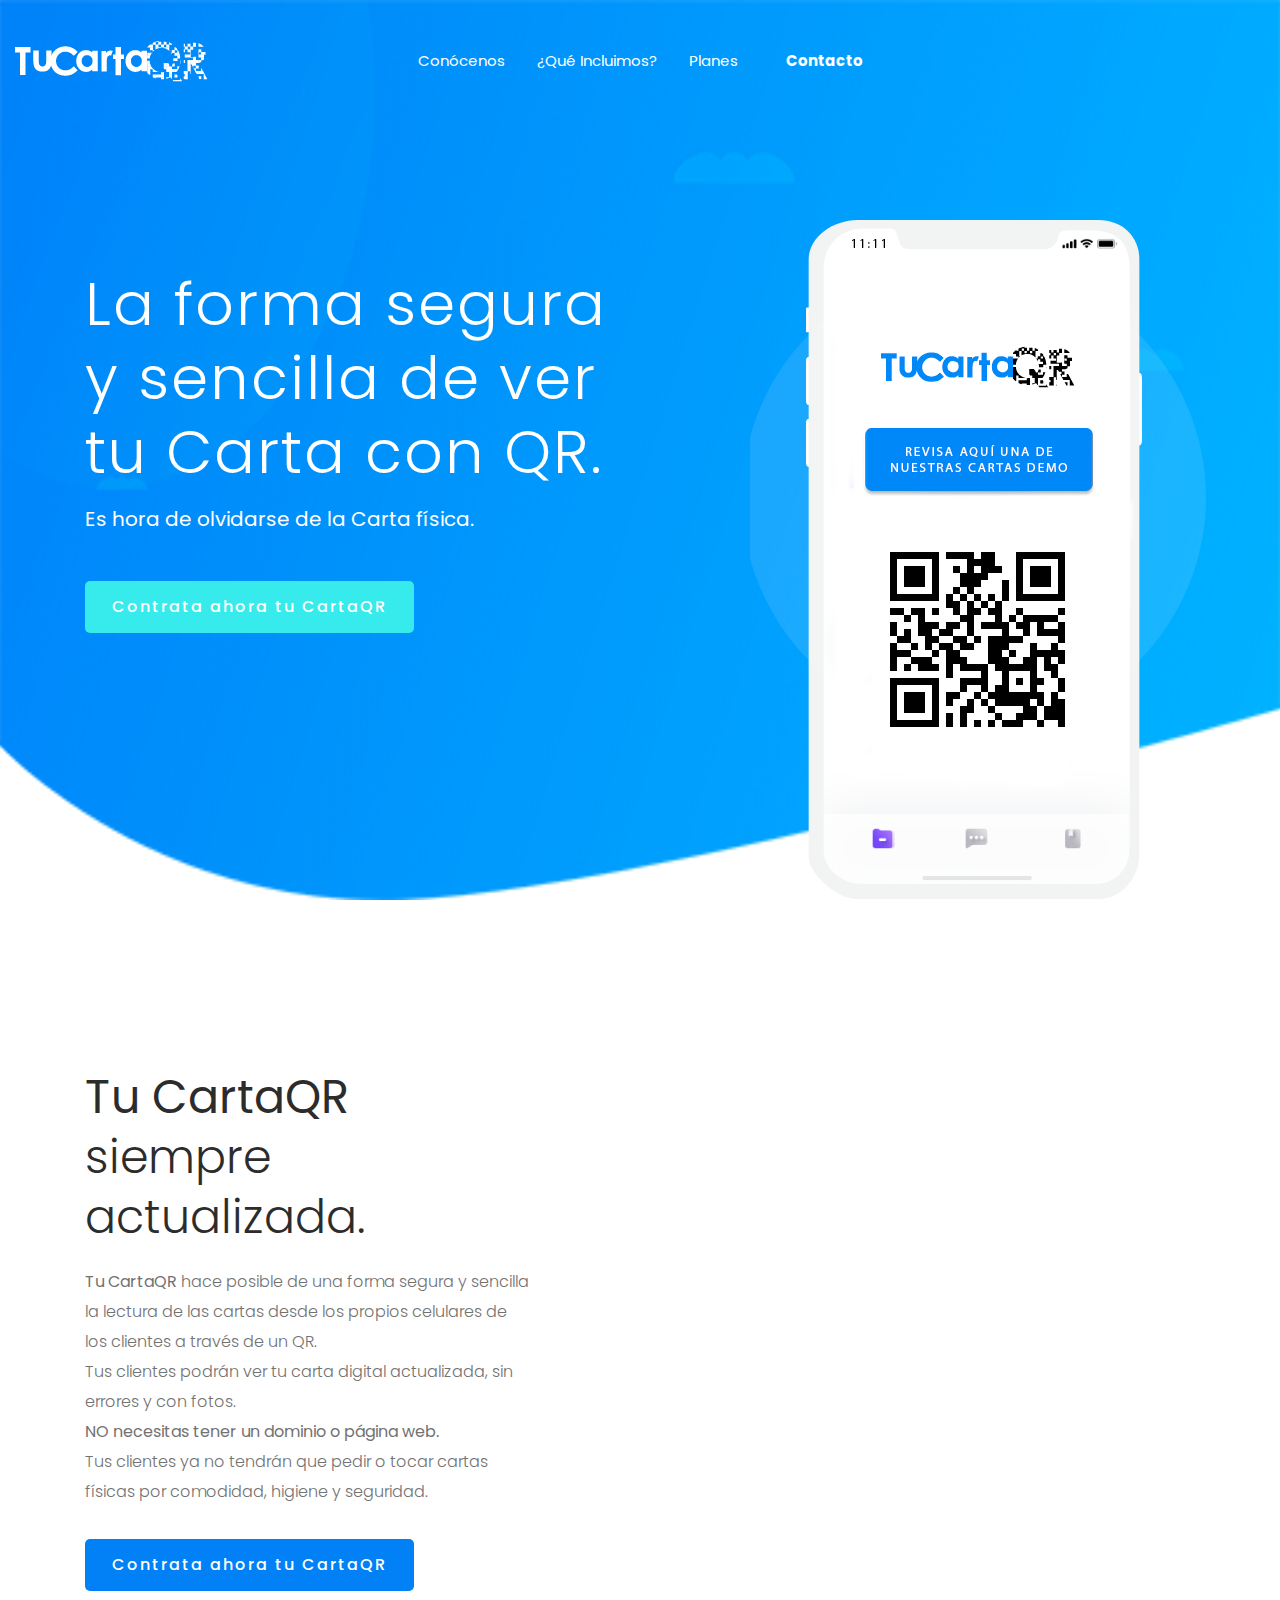
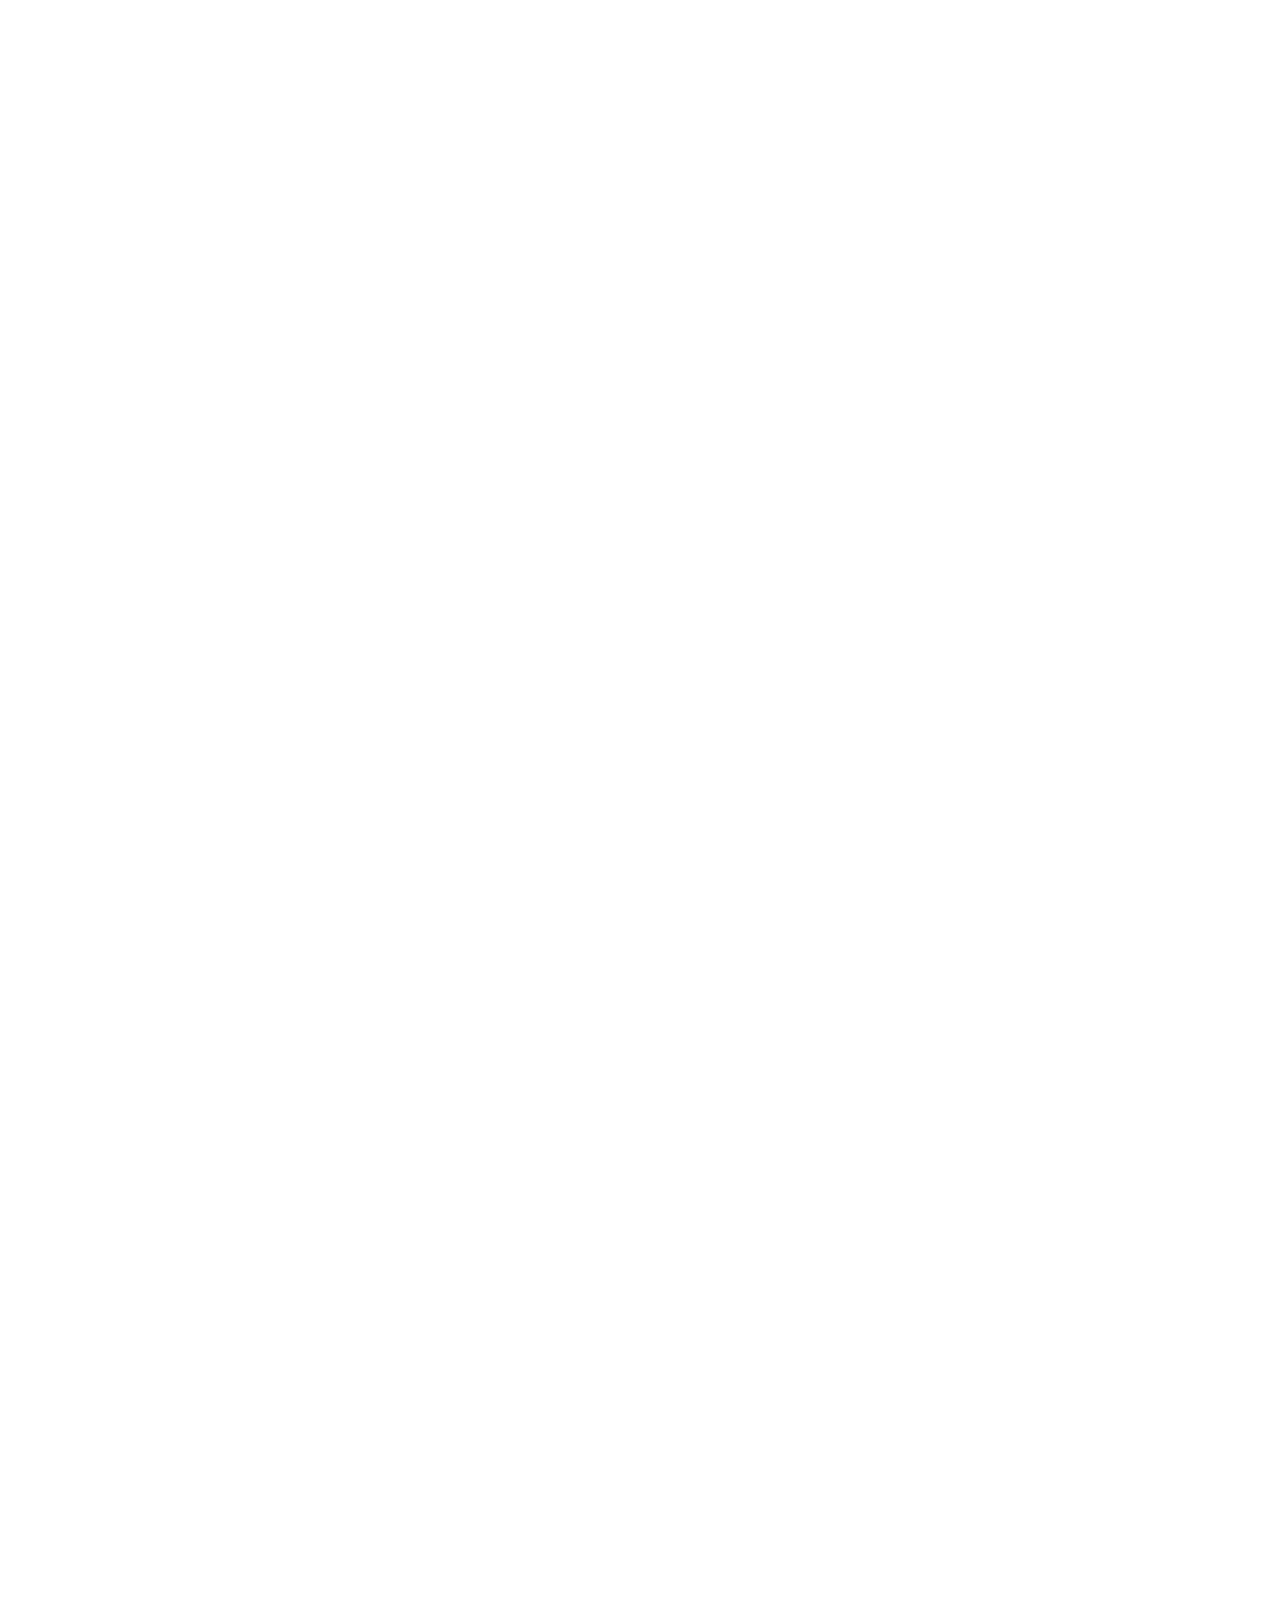
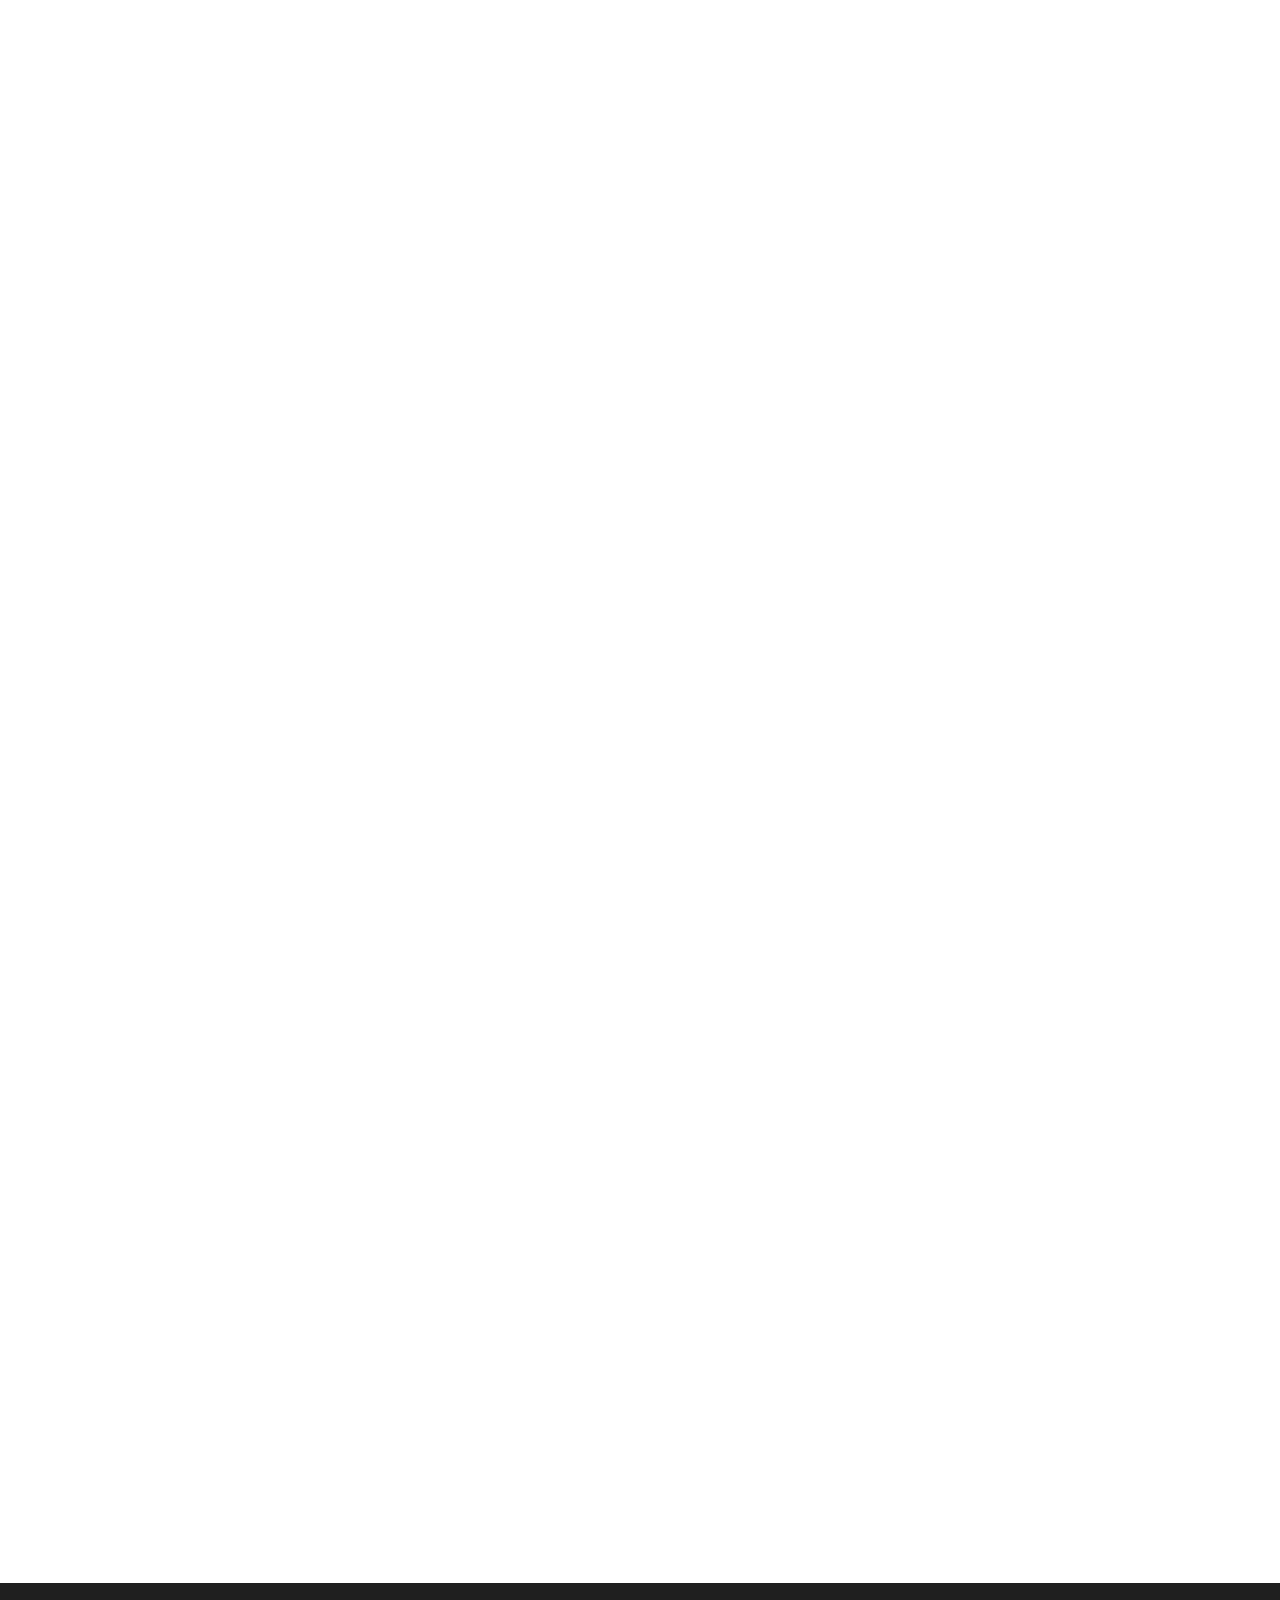
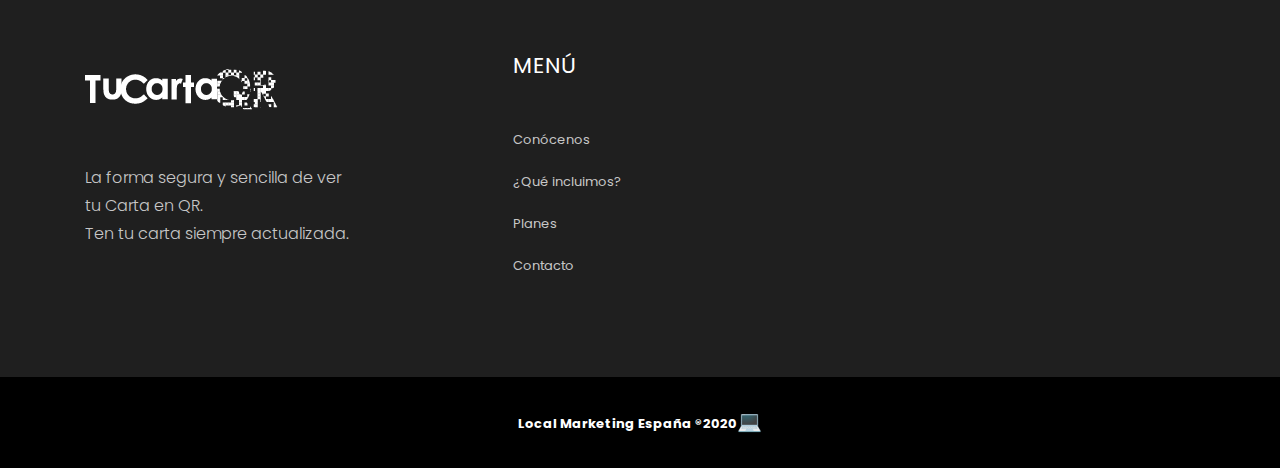
==== commit 6f552bd5: "11:07" ====
--- a/index.html
+++ b/index.html
@@ -248,7 +248,7 @@
                         </div>
                         <ul>
                             <li>Tu dominio en TuCartaQR</li>
-                            <li>Carga inicial de contenido</li>
+                            <li>Carga inicial de contenido <small>(sin fotos)</small></li>
                             <li>Envío por mail de sticker con QR</li>
                             <li>2 Modificaciones al mes por 1 año</li>
                             <li>Sin compromiso mensual</li>
@@ -280,7 +280,7 @@
                     <div class="single_prising text-center wow fadeInUp" data-wow-duration=".7s" data-wow-delay=".8s">
                         <div class="prising_header d-flex justify-content-between green_header">
                             <h3>Premium</h3>
-                            <span>$1,399 MXN + <br><small>$50 mensual</small></span>
+                            <span>$1,399 MXN*<br><small></small></span>
                         </div>
                         <ul>
                             <li>Tu dominio en TuCartaQR</li>
@@ -288,6 +288,7 @@
                             <li>Carga inicial de contenido <small>(texto + fotos)</small></li>
                             <li>Envío por mail de sticker con QR</li>
                             <li>2 Modificaciones al mes por 1 año</li>
+                            <li>Sin mensualidad por 6 meses*</li>
                         </ul>
                         <div class="prising_bottom">
                             <a href="contacto.html" class="get_now prising_btn">PRÓXIMAMENTE</a>
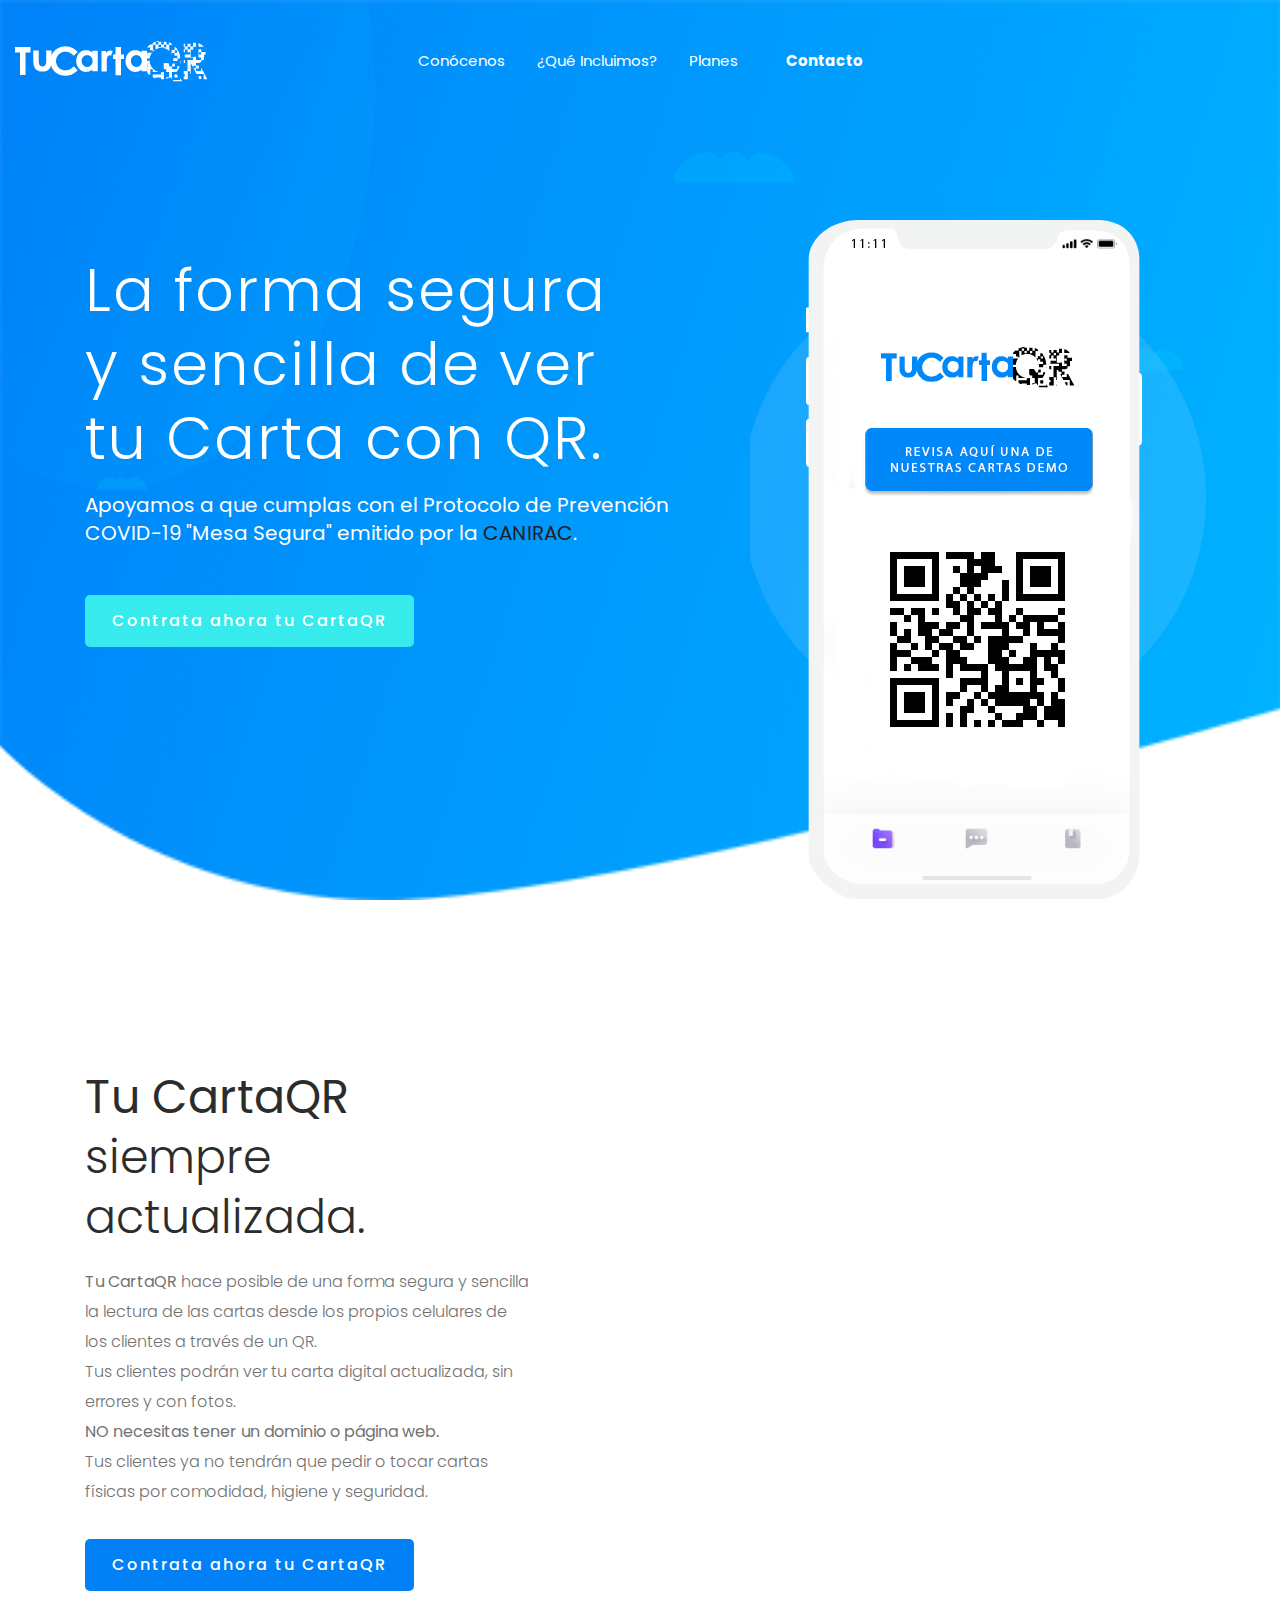
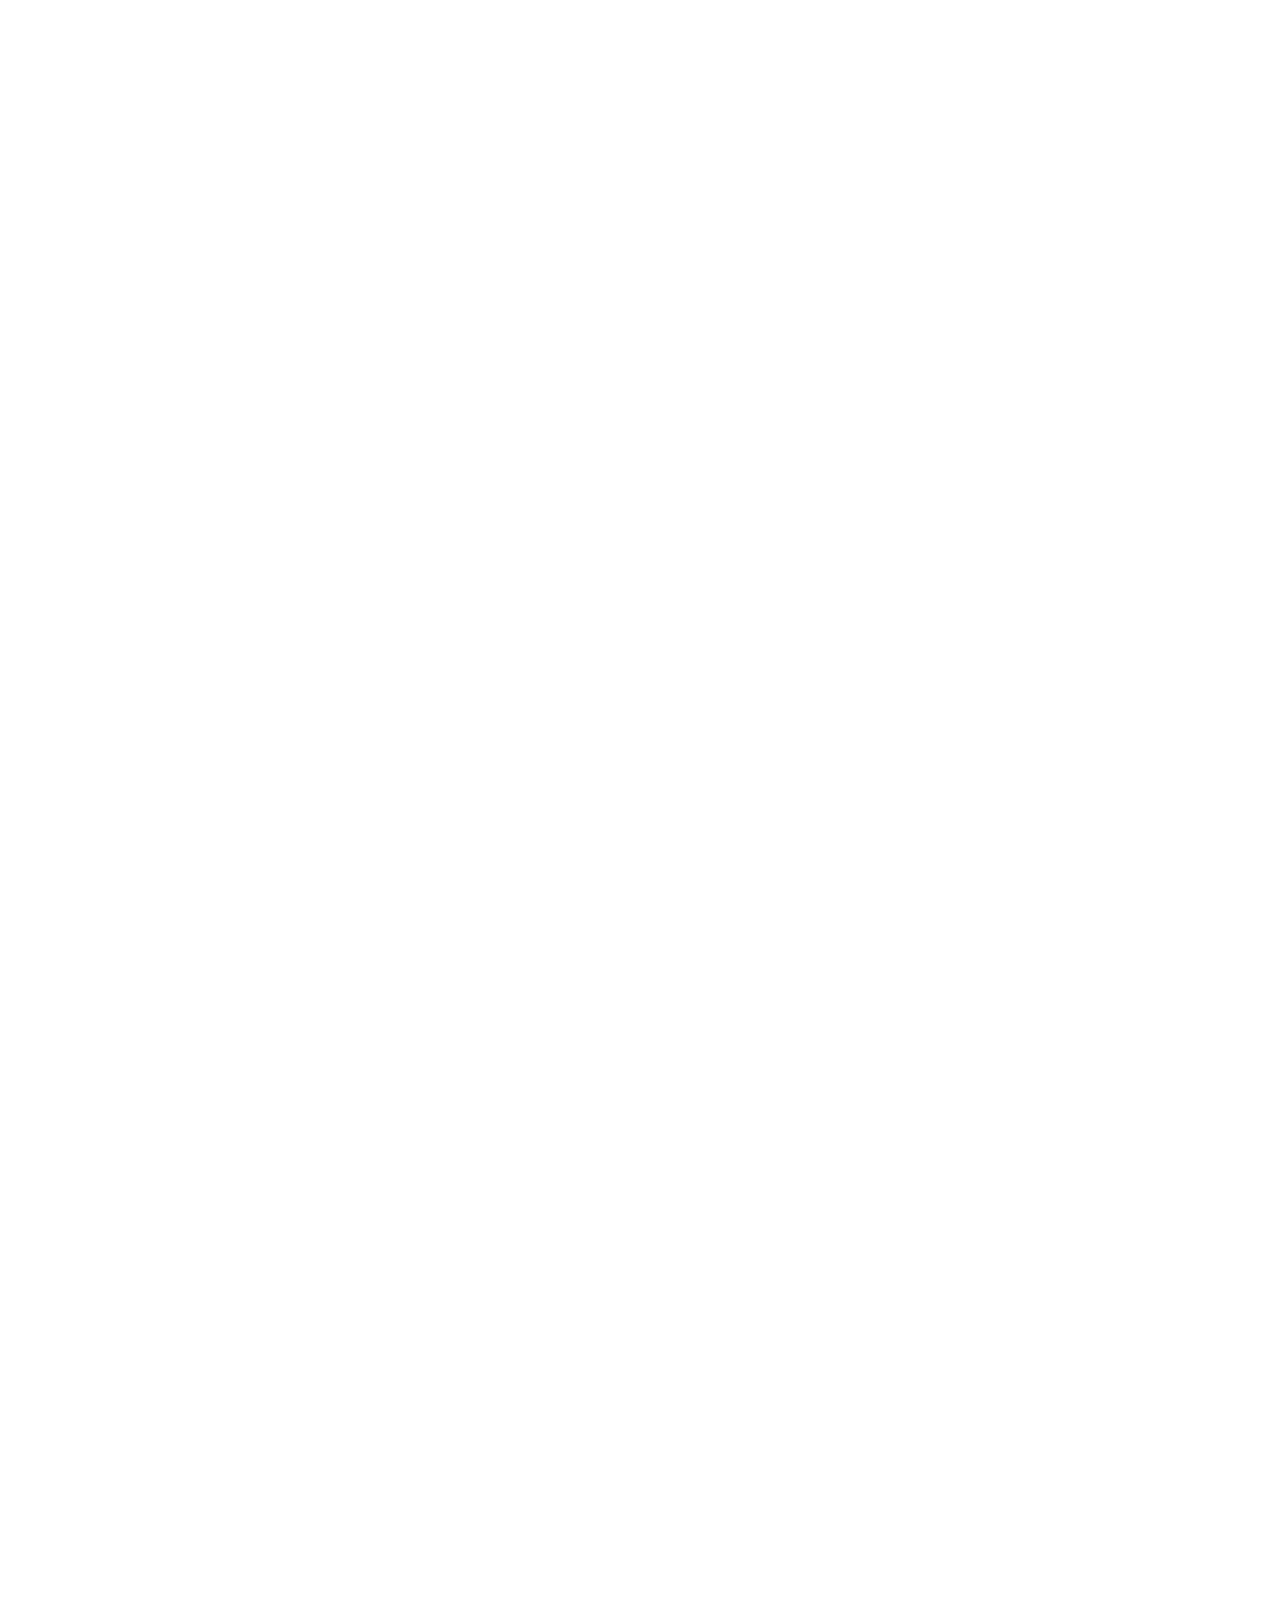
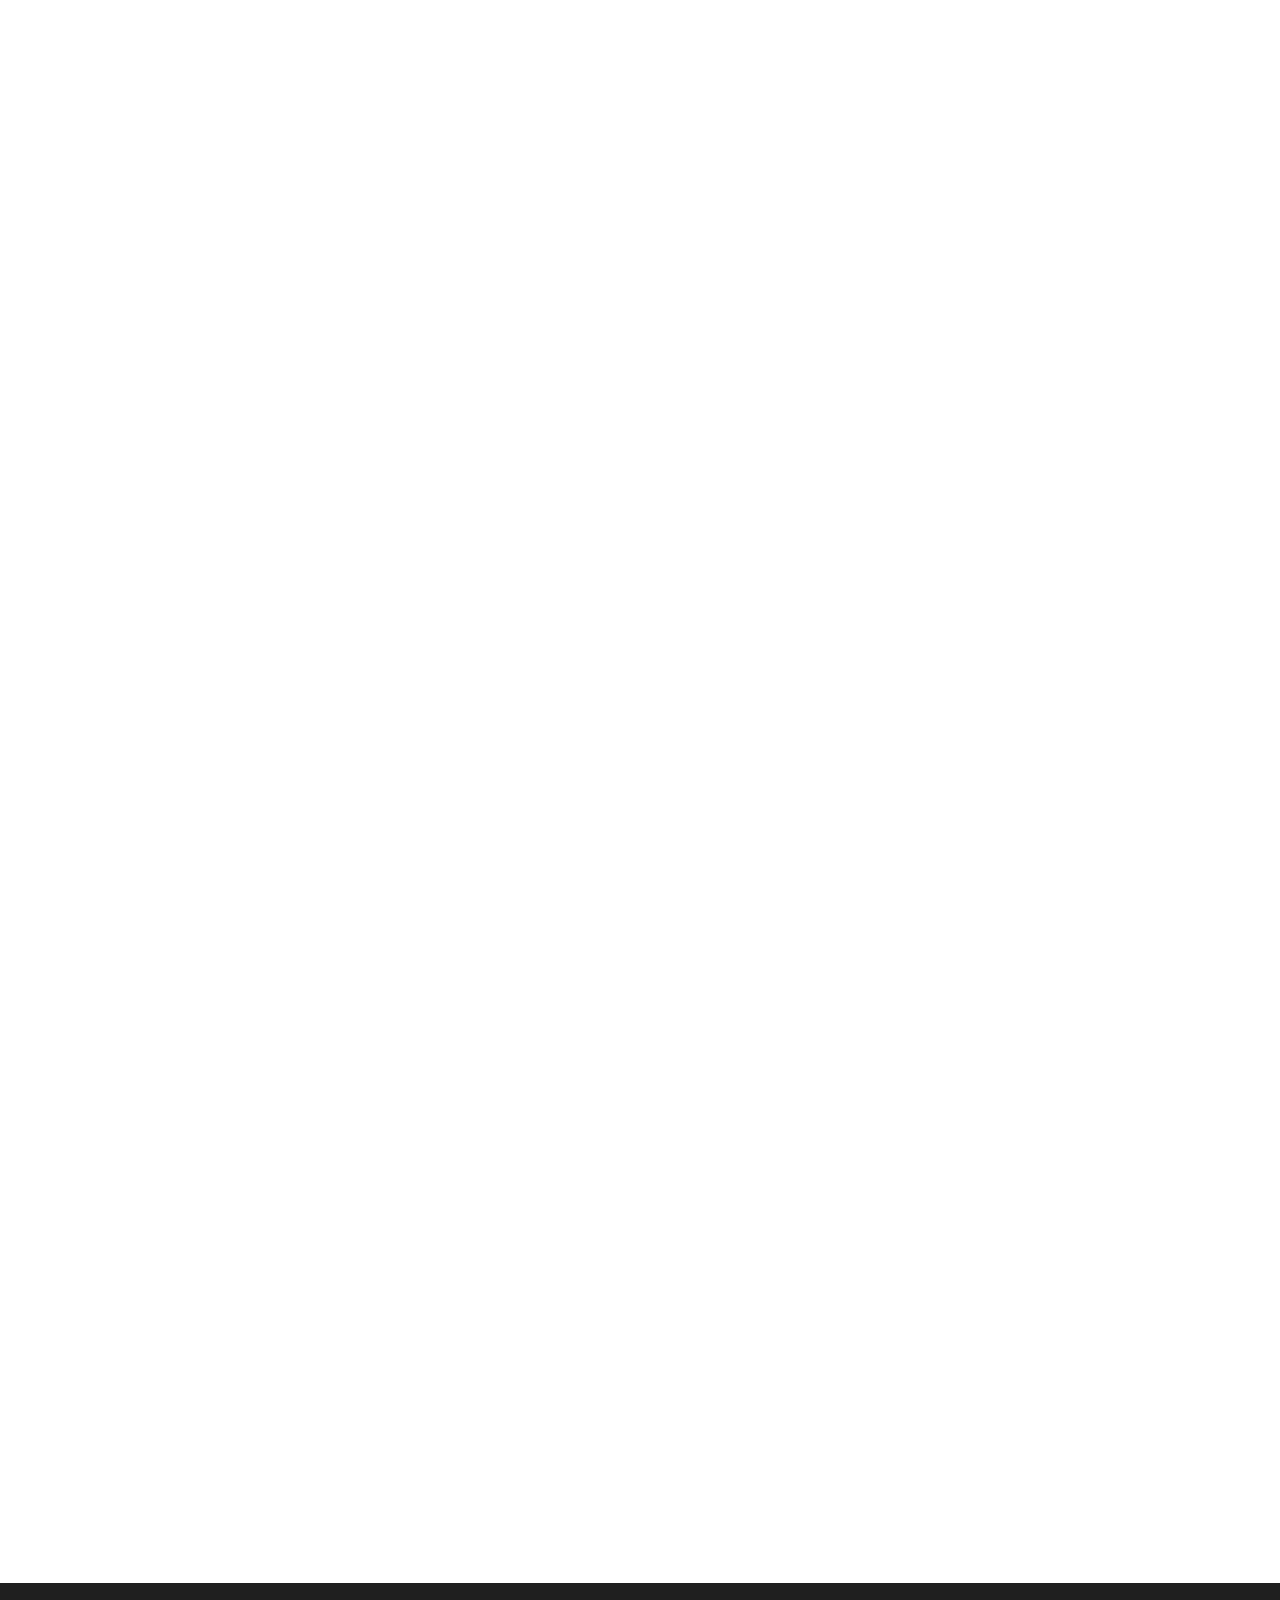
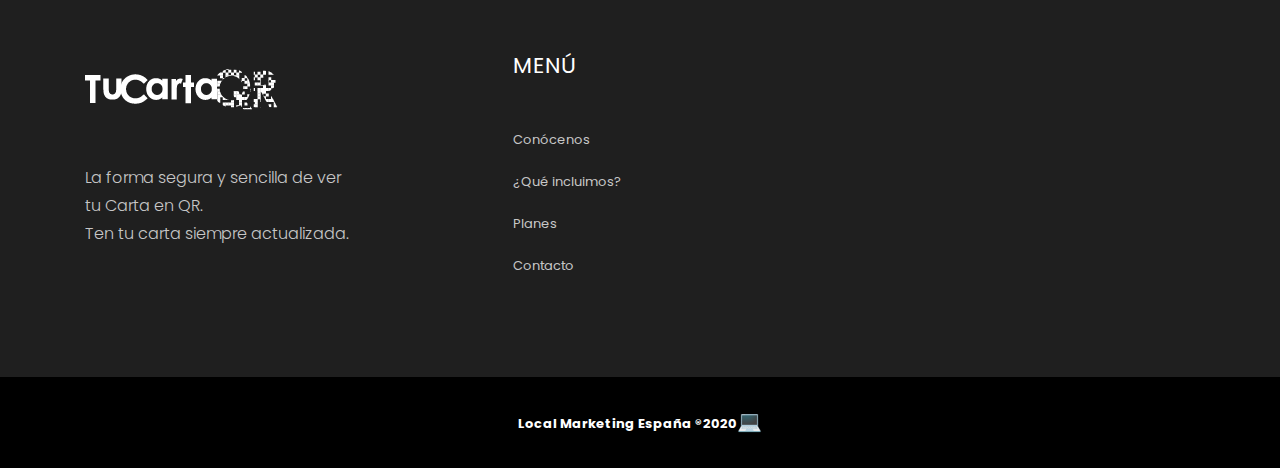
==== commit 1015b63f: "actualización texto" ====
--- a/index.html
+++ b/index.html
@@ -76,8 +76,7 @@
                         <div class="slider_text">
                             <h3 class="wow fadeInDown">La forma segura<br> y
                                 sencilla de ver<br> tu Carta con QR.</h3>
-                            <p class="wow fadeInLeft">Es hora de olvidarse
-                                de la Carta física.</p>
+                            <p class="wow fadeInLeft">Apoyamos a que cumplas con el Protocolo de Prevención COVID-19 "Mesa Segura" emitido por la <a target="b_blank" href="https://canirac.org.mx/images/notas/files/Protocolo%20Reapertura%20-%20Mesa%20Segura_compressed.pdf?fbclid=IwAR2ChjFyOZot0Zc-Mlx-kseHskcgL8jjNEQ6y-GJ79AXzxsOlDvwspDXAZs">CANIRAC</a>.</p>
                             <div class="video_service_btn wow fadeInLeft">
                                 <a href="contacto.html" class="boxed-btn3">Contrata ahora tu CartaQR</a>
                             </div>
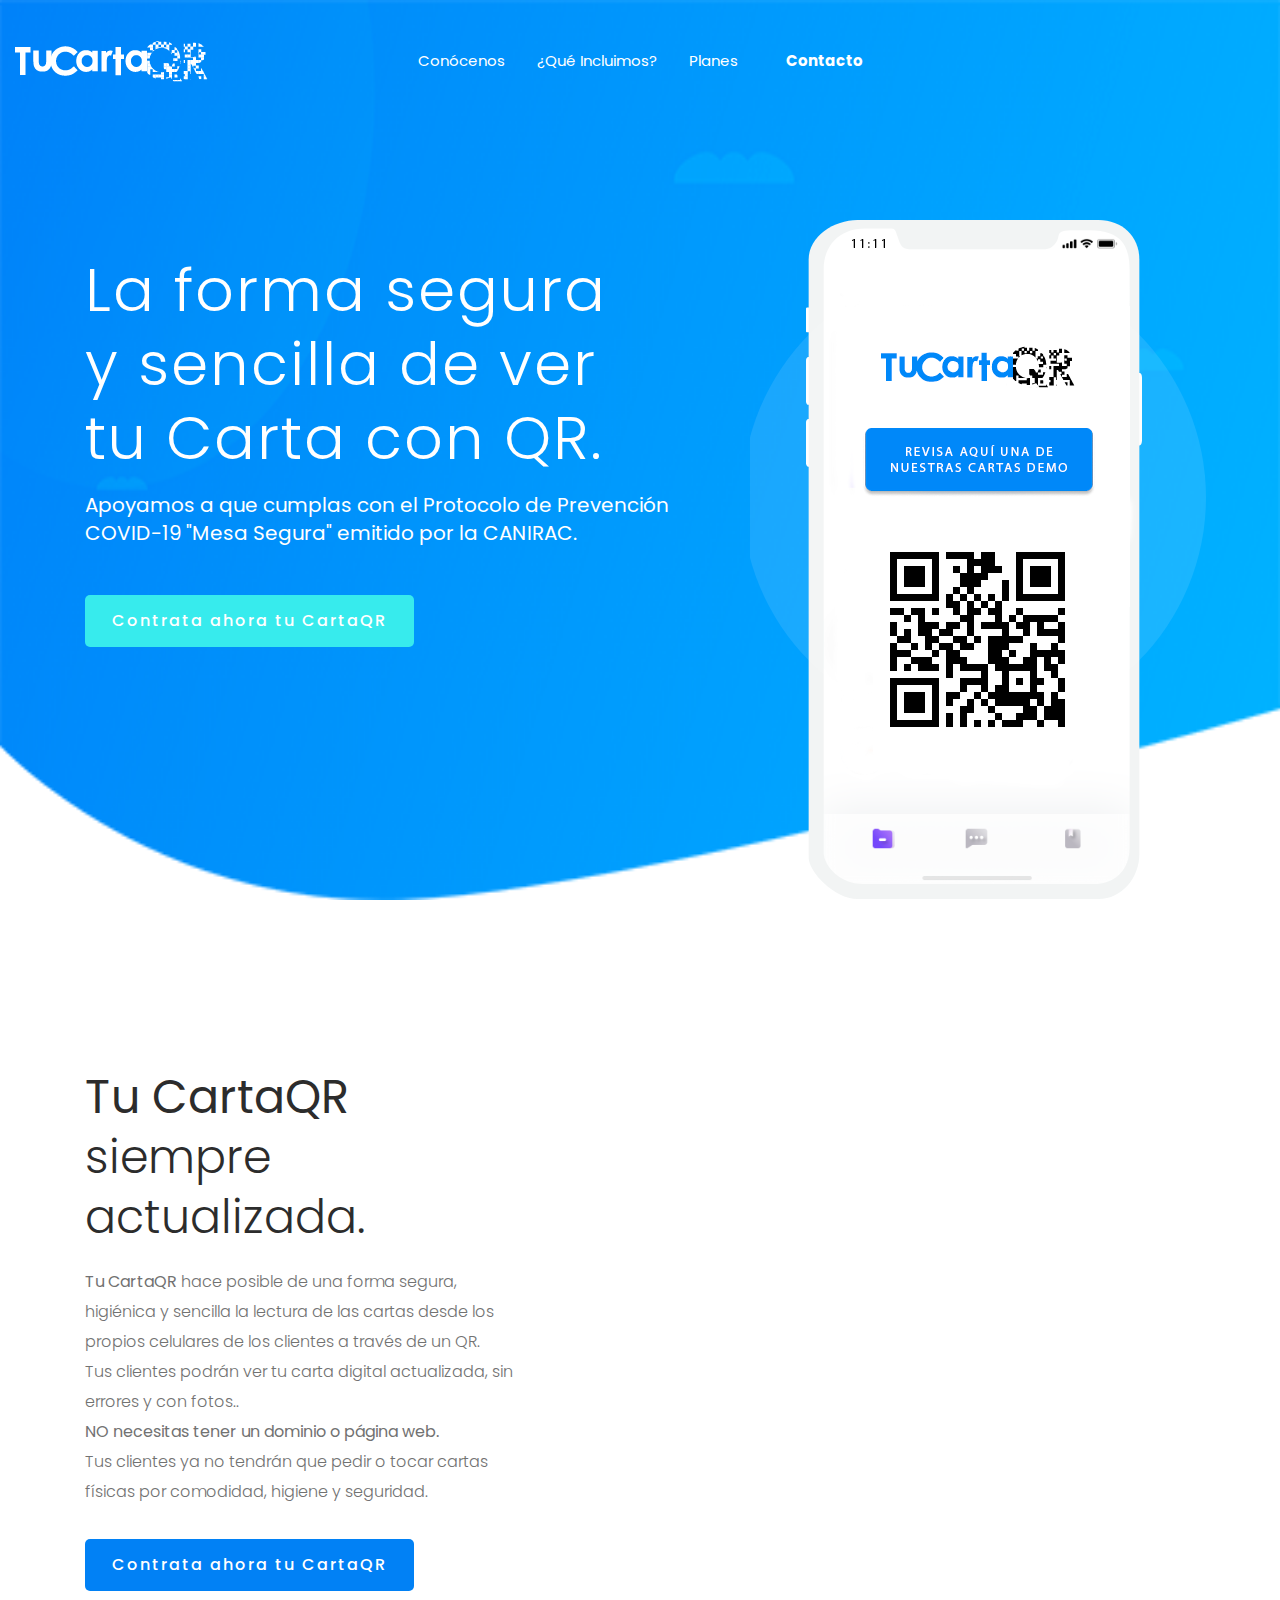
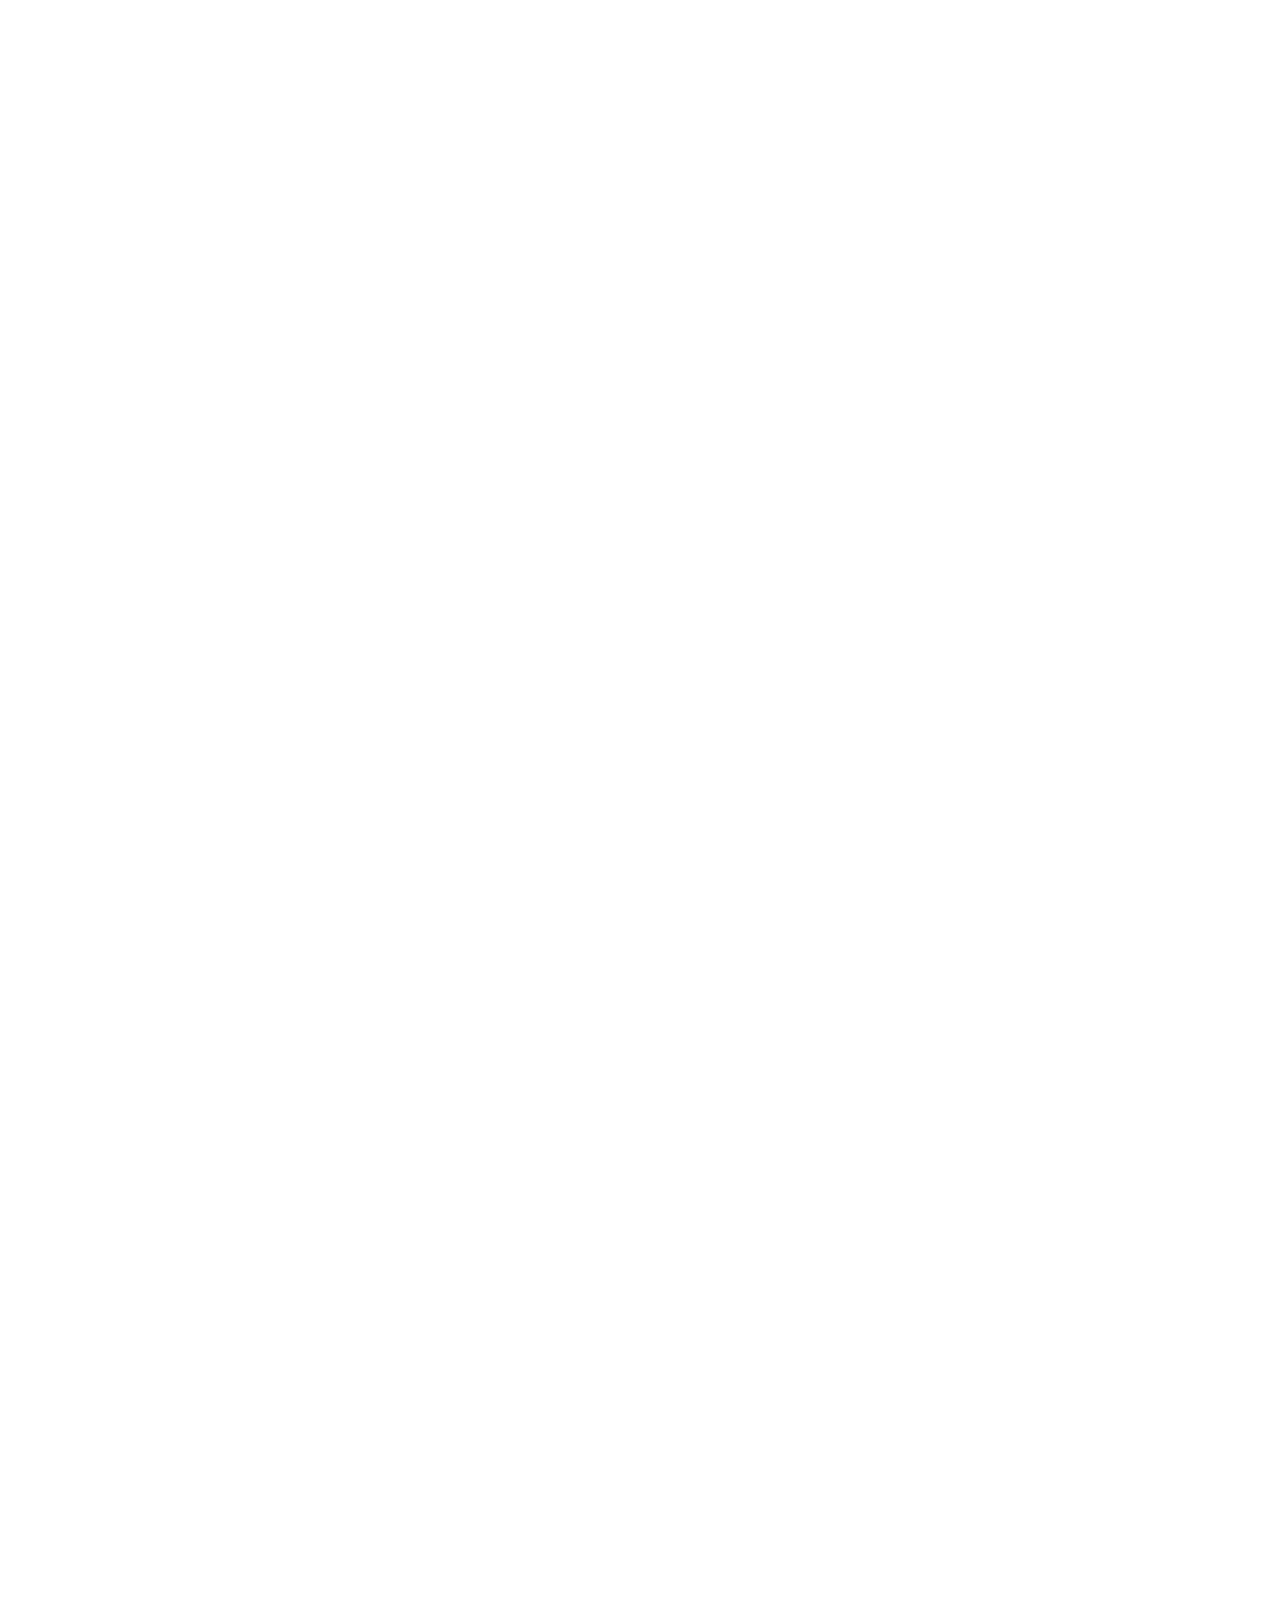
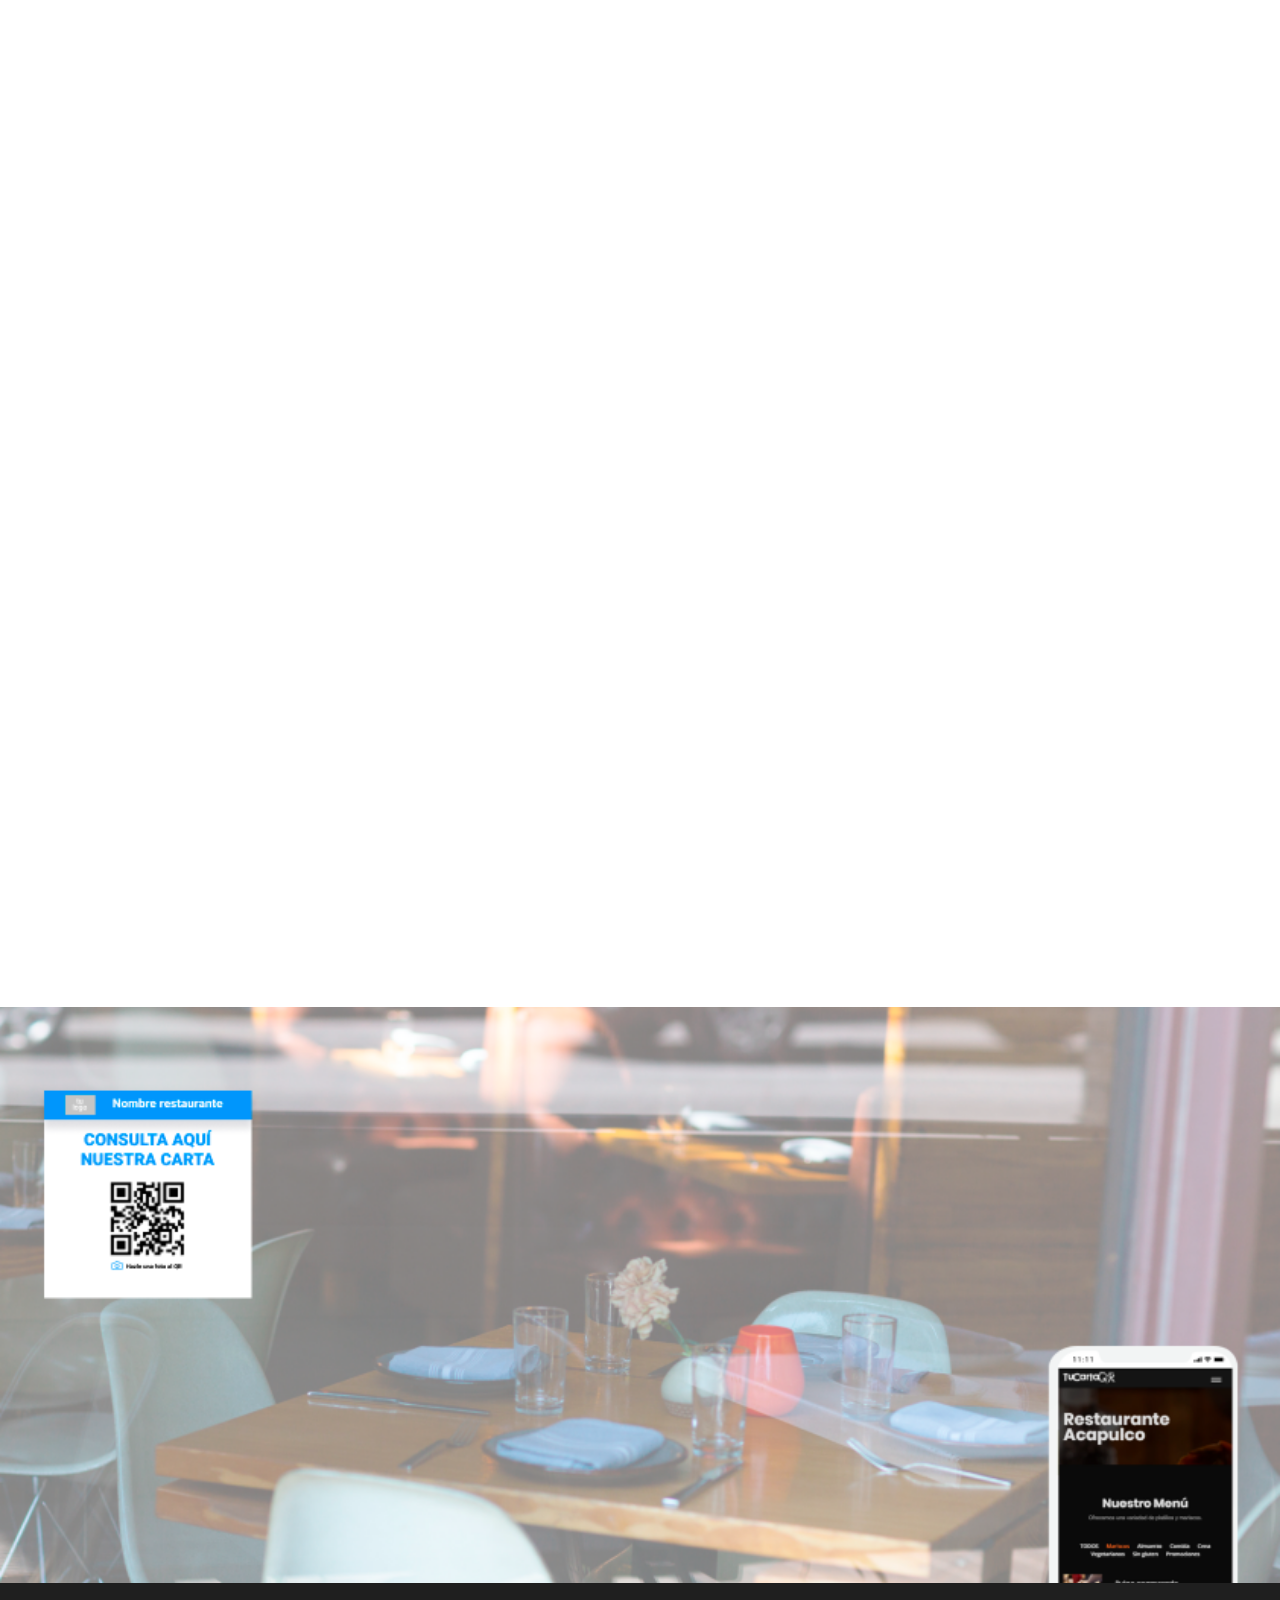
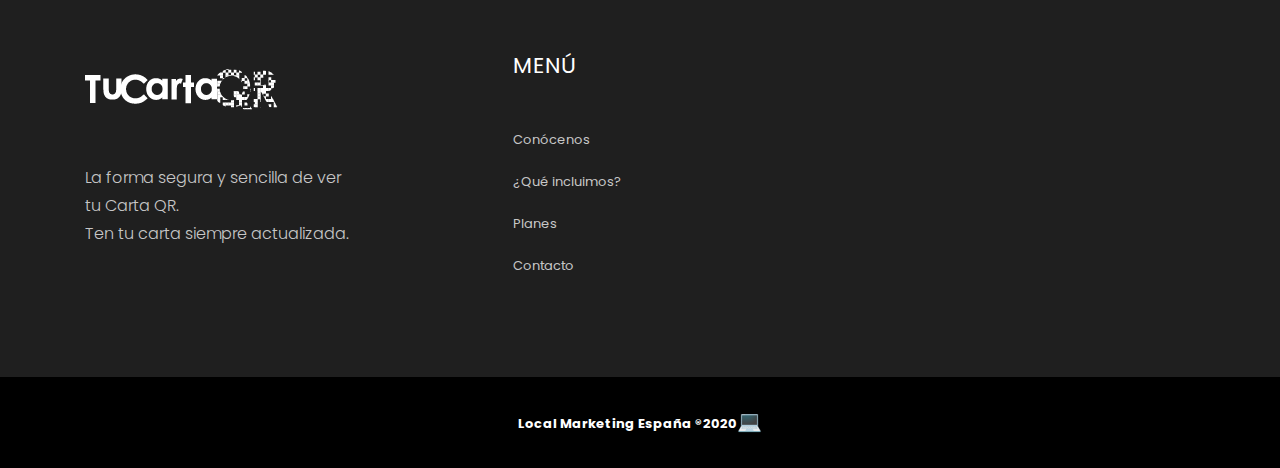
==== commit 6031b9d8: "contacto e index" ====
--- a/index.html
+++ b/index.html
@@ -76,7 +76,7 @@
                         <div class="slider_text">
                             <h3 class="wow fadeInDown">La forma segura<br> y
                                 sencilla de ver<br> tu Carta con QR.</h3>
-                            <p class="wow fadeInLeft">Apoyamos a que cumplas con el Protocolo de Prevención COVID-19 "Mesa Segura" emitido por la <a target="b_blank" href="https://canirac.org.mx/images/notas/files/Protocolo%20Reapertura%20-%20Mesa%20Segura_compressed.pdf?fbclid=IwAR2ChjFyOZot0Zc-Mlx-kseHskcgL8jjNEQ6y-GJ79AXzxsOlDvwspDXAZs">CANIRAC</a>.</p>
+                            <p class="wow fadeInLeft">Apoyamos a que cumplas con el Protocolo de Prevención COVID-19 "Mesa Segura" emitido por la <a target="b_blank" style="color:#ffffff; text-decoration:none"  href="https://canirac.org.mx/images/notas/files/Protocolo%20Reapertura%20-%20Mesa%20Segura_compressed.pdf?fbclid=IwAR2ChjFyOZot0Zc-Mlx-kseHskcgL8jjNEQ6y-GJ79AXzxsOlDvwspDXAZs">CANIRAC</a>.</p>
                             <div class="video_service_btn wow fadeInLeft">
                                 <a href="contacto.html" class="boxed-btn3">Contrata ahora tu CartaQR</a>
                             </div>
@@ -101,10 +101,10 @@
                     <div class="col-xl-5 col-lg-5 col-md-6">
                         <div class="features_info2">
                             <h3><strong>Tu CartaQR</strong> siempre actualizada.</h3>
-                            <p><strong>Tu CartaQR</strong> hace posible de una forma segura y sencilla la lectura
+                            <p><strong>Tu CartaQR</strong> hace posible de una forma segura, higiénica y sencilla la lectura
                                 de las cartas desde los propios celulares de los clientes a través de un QR.<br>
                                 Tus clientes podrán ver tu carta digital actualizada, sin errores y con
-                                fotos. <br>
+                                fotos.. <br>
                                 <strong>NO necesitas tener un dominio o página web.</strong><br>Tus clientes ya no tendrán que pedir o tocar cartas físicas por comodidad, higiene y
                                 seguridad.</strong></p>
                             <div class="about_btn">
@@ -133,9 +133,10 @@
                             <p class="wow fadeInUp" data-wow-duration=".6s" data-wow-delay=".4s">Podrás mostrar a través
                                 de un
                                 código QR tu carta sin necesidad de tener una física. Aplica para restaurantes, fondas,
-                                antros,
-                                hoteles, cafeterías o heladerías.</p>
+                                antros, hoteles, cafeterías o heladerías siguiendo el Protocolo de Prevención COVID-19 "Mesa Segura"
+                            de CANIRAC.</p>
                             <ul>
+                                <li class="wow fadeInUp" data-wow-duration=".9s" data-wow-delay=".7s">Mayor higiene para tus clientes.</li>
                                 <li class="wow fadeInUp" data-wow-duration=".7s" data-wow-delay=".5s">Olvídate de los
                                     errores en tu Carta QR.</li>
                                 <li class="wow fadeInUp" data-wow-duration=".8s" data-wow-delay=".6s">Tu Carta QR
@@ -327,7 +328,7 @@
                                     <img src="img/logo.png" alt="Tu CartaQR">
                                 </a>
                             </div>
-                            <p>La forma segura y sencilla de ver<br> tu Carta en QR.<br>Ten tu carta siempre actualizada.</p>
+                            <p>La forma segura y sencilla de ver<br> tu Carta QR.<br>Ten tu carta siempre actualizada.</p>
 
                         </div>
                     </div>
--- a/css/style.css
+++ b/css/style.css
@@ -1509,7 +1509,7 @@
 }
 
 .productivity_area {
-  background-image: url(../img/banner/simulacionweb.svg);
+  background-image: url(../img/banner/simuladorweb.png);
   background-size: cover;
   background-position: center center;
   padding: 164px 0;
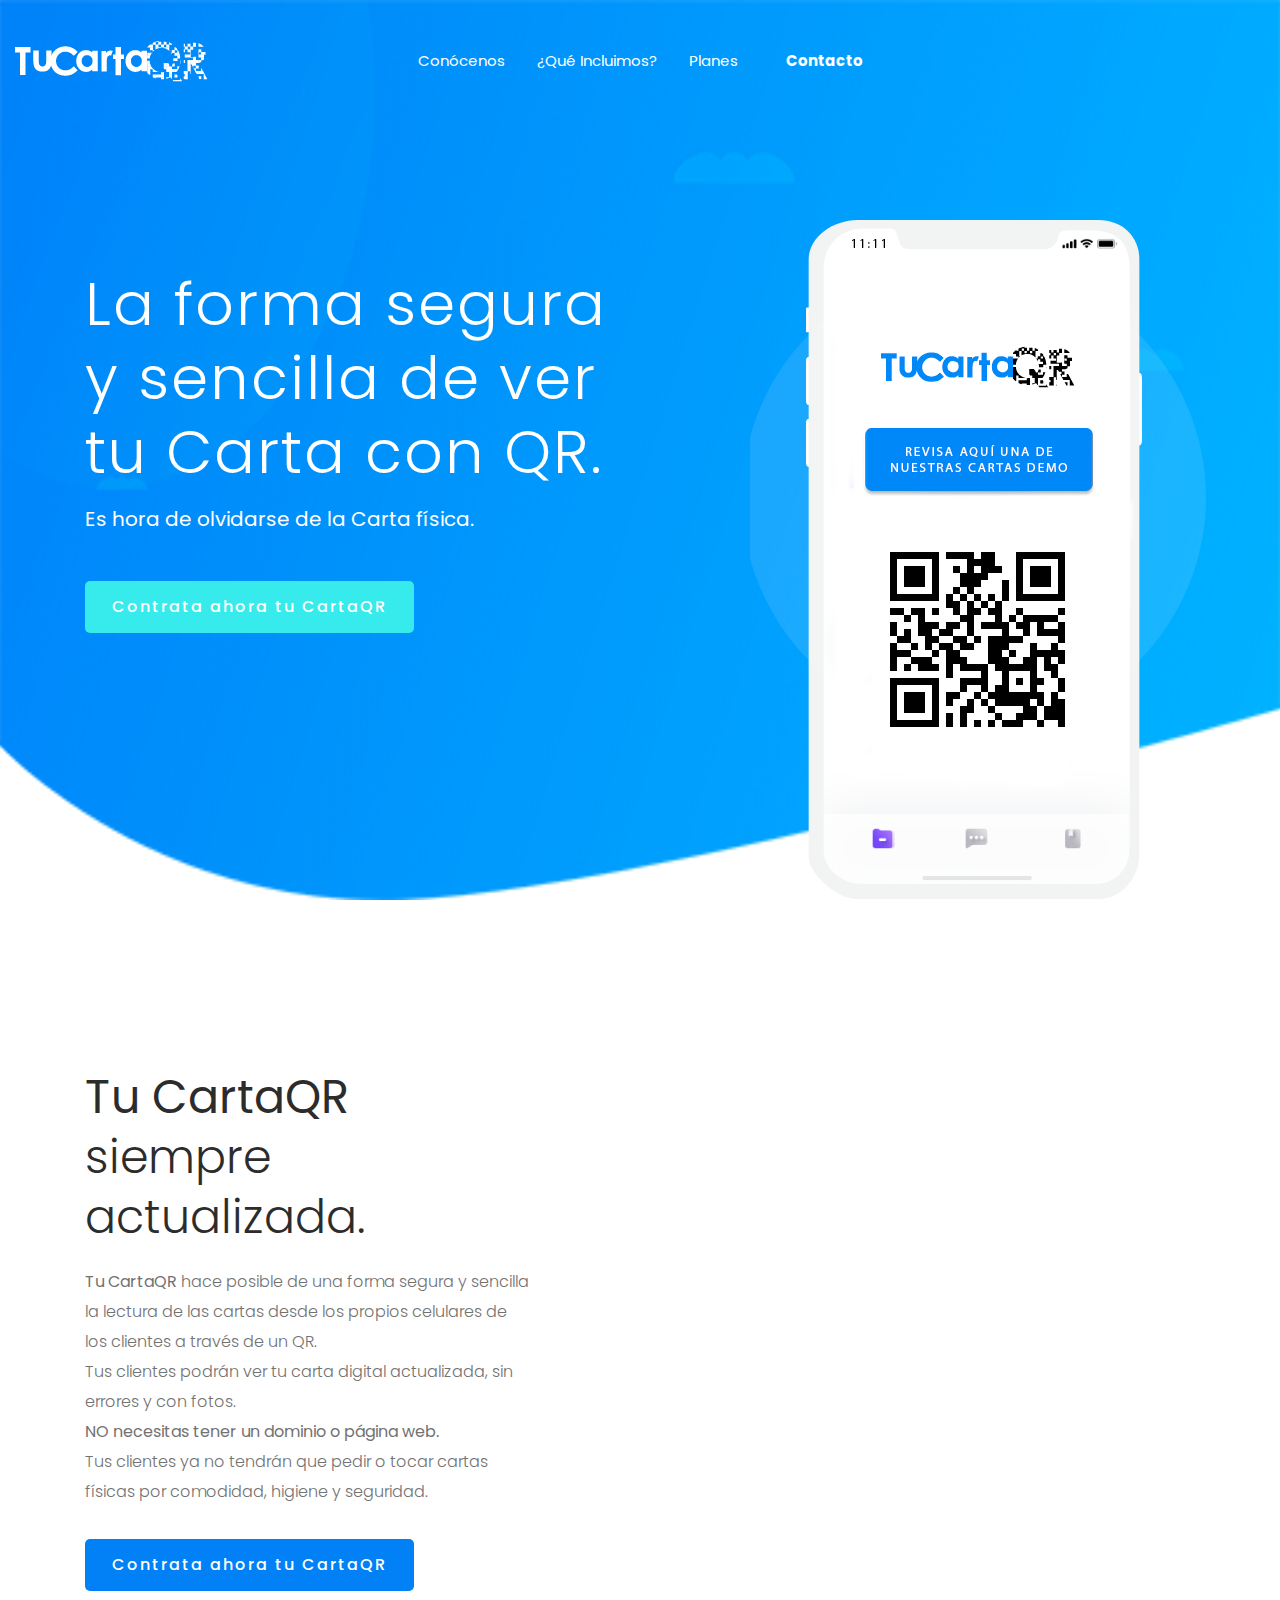
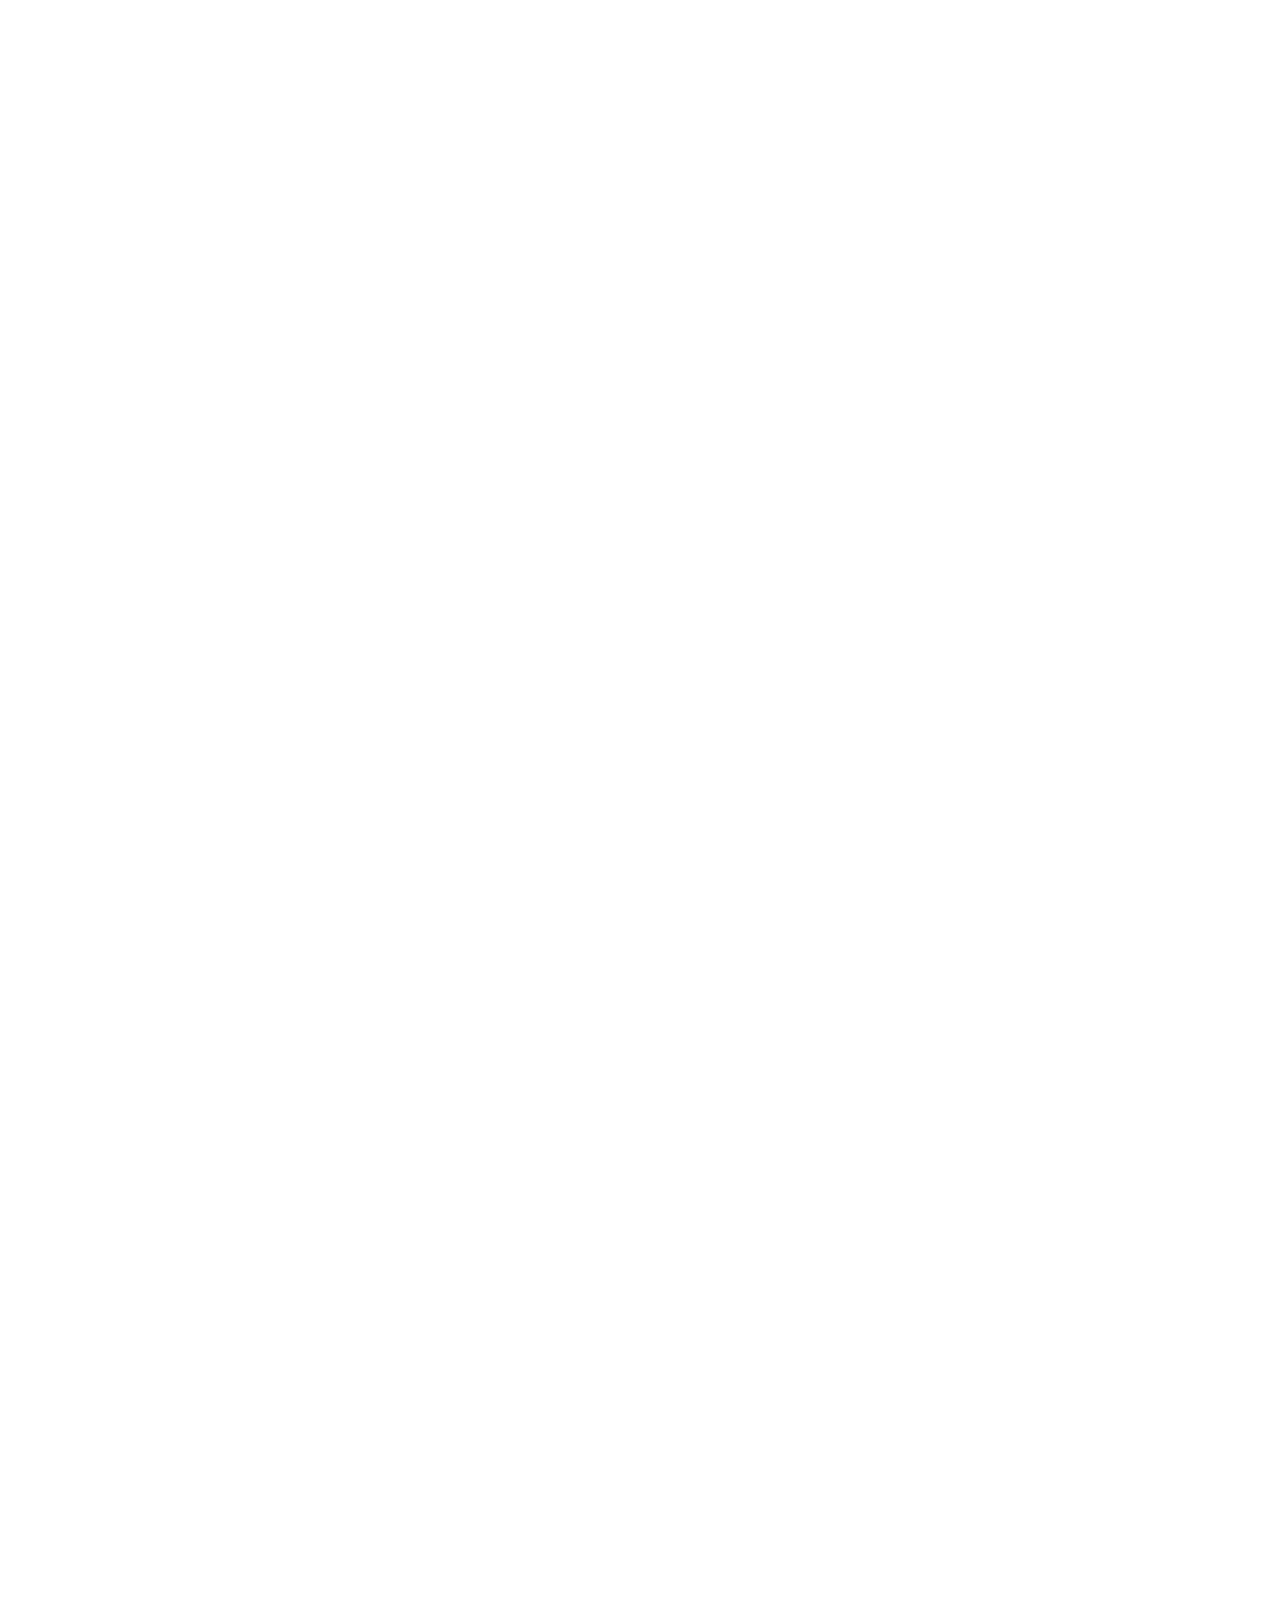
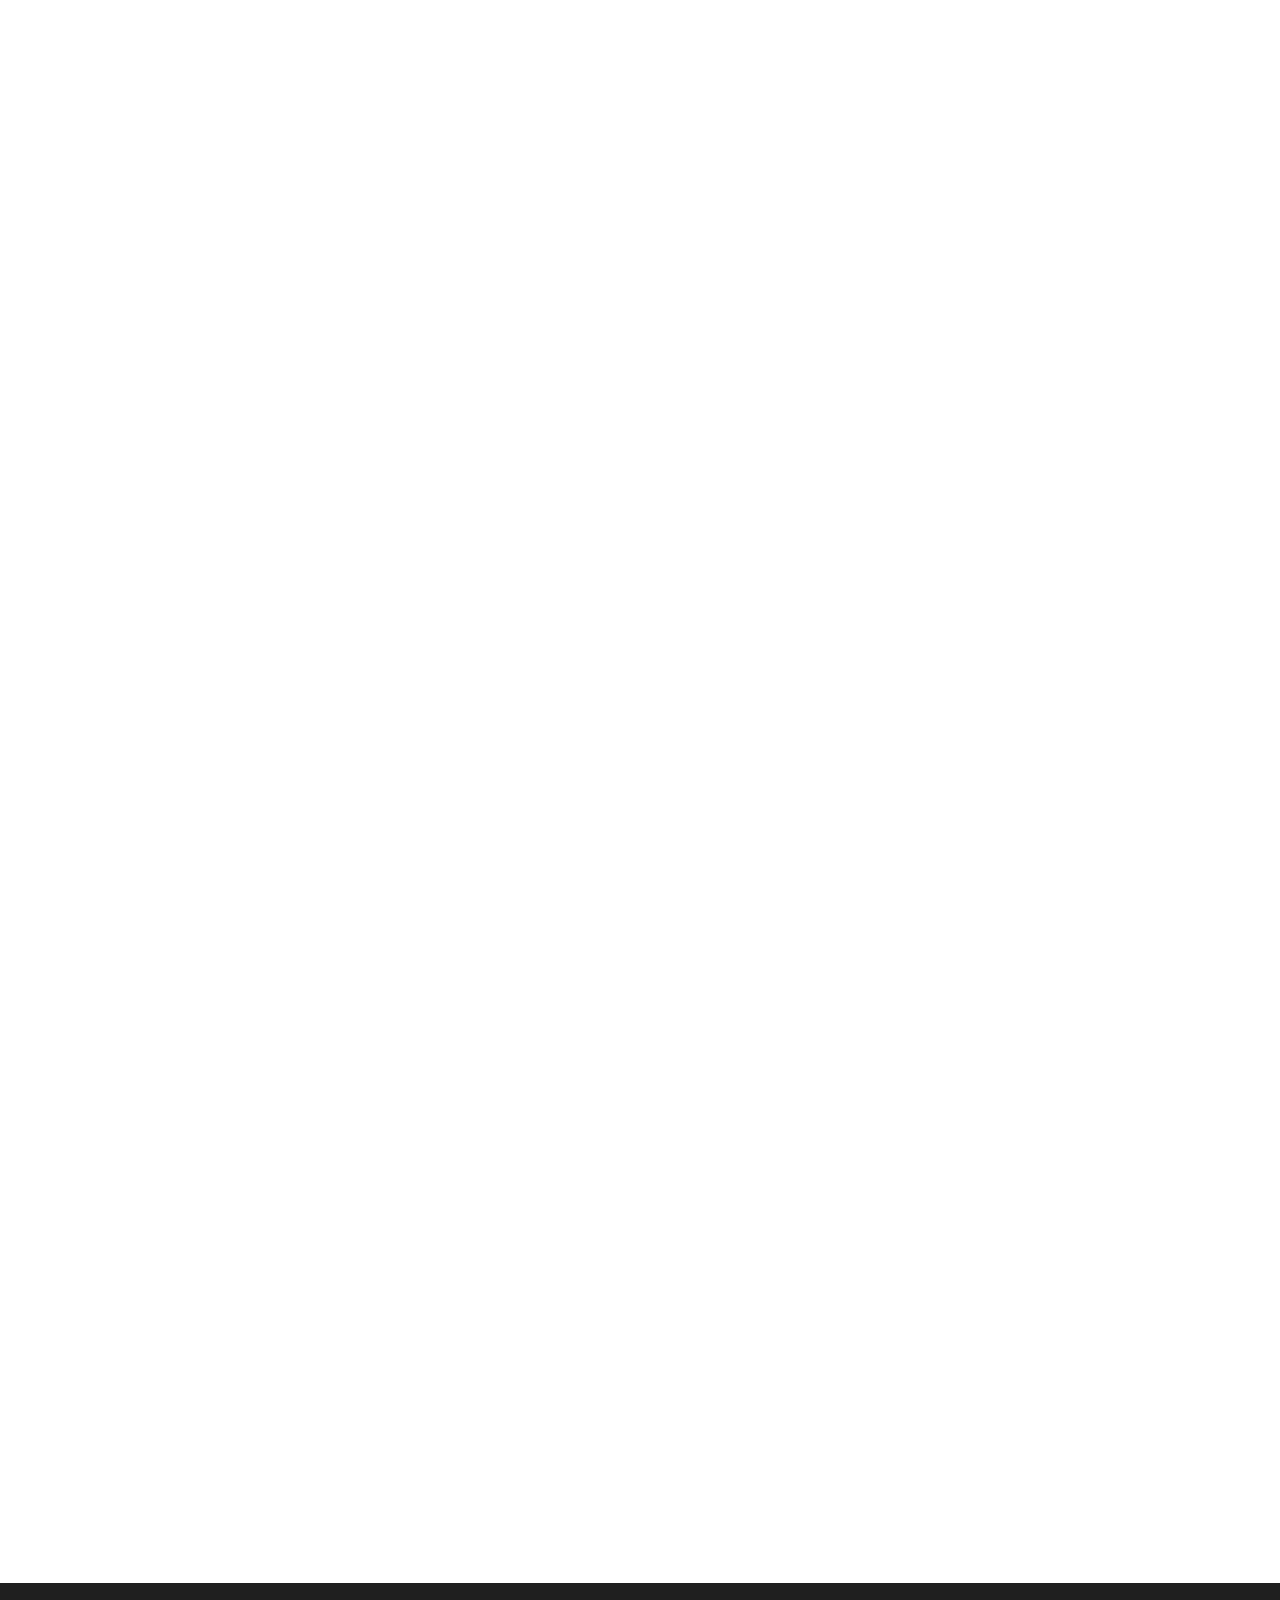
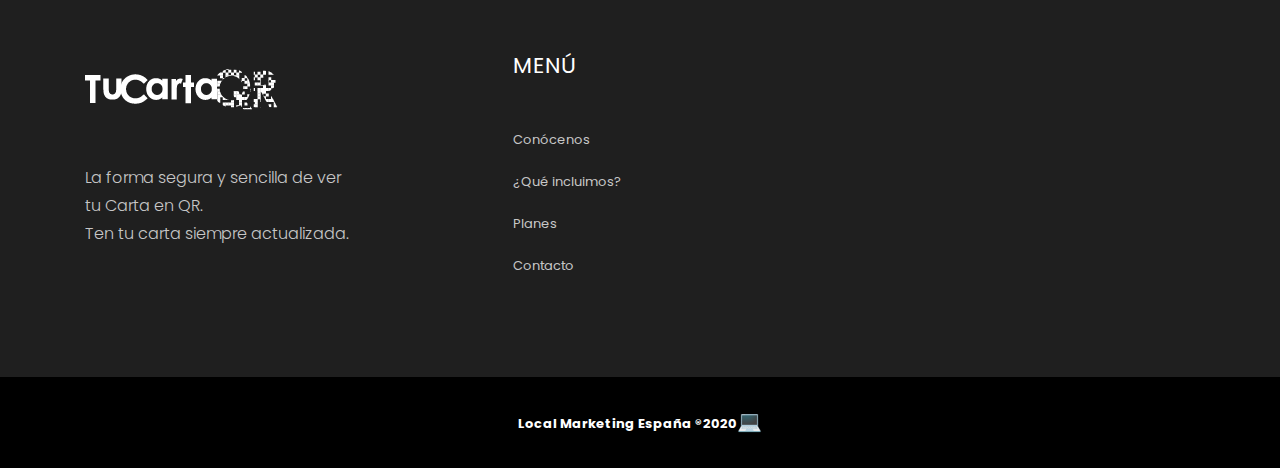
==== commit 55cd3a0f: "menudemo" ====
--- a/index.html
+++ b/index.html
@@ -76,7 +76,8 @@
                         <div class="slider_text">
                             <h3 class="wow fadeInDown">La forma segura<br> y
                                 sencilla de ver<br> tu Carta con QR.</h3>
-                            <p class="wow fadeInLeft">Apoyamos a que cumplas con el Protocolo de Prevención COVID-19 "Mesa Segura" emitido por la <a target="b_blank" style="color:#ffffff; text-decoration:none"  href="https://canirac.org.mx/images/notas/files/Protocolo%20Reapertura%20-%20Mesa%20Segura_compressed.pdf?fbclid=IwAR2ChjFyOZot0Zc-Mlx-kseHskcgL8jjNEQ6y-GJ79AXzxsOlDvwspDXAZs">CANIRAC</a>.</p>
+                            <p class="wow fadeInLeft">Es hora de olvidarse
+                                de la Carta física.</p>
                             <div class="video_service_btn wow fadeInLeft">
                                 <a href="contacto.html" class="boxed-btn3">Contrata ahora tu CartaQR</a>
                             </div>
@@ -101,10 +102,10 @@
                     <div class="col-xl-5 col-lg-5 col-md-6">
                         <div class="features_info2">
                             <h3><strong>Tu CartaQR</strong> siempre actualizada.</h3>
-                            <p><strong>Tu CartaQR</strong> hace posible de una forma segura, higiénica y sencilla la lectura
+                            <p><strong>Tu CartaQR</strong> hace posible de una forma segura y sencilla la lectura
                                 de las cartas desde los propios celulares de los clientes a través de un QR.<br>
                                 Tus clientes podrán ver tu carta digital actualizada, sin errores y con
-                                fotos.. <br>
+                                fotos. <br>
                                 <strong>NO necesitas tener un dominio o página web.</strong><br>Tus clientes ya no tendrán que pedir o tocar cartas físicas por comodidad, higiene y
                                 seguridad.</strong></p>
                             <div class="about_btn">
@@ -133,10 +134,9 @@
                             <p class="wow fadeInUp" data-wow-duration=".6s" data-wow-delay=".4s">Podrás mostrar a través
                                 de un
                                 código QR tu carta sin necesidad de tener una física. Aplica para restaurantes, fondas,
-                                antros, hoteles, cafeterías o heladerías siguiendo el Protocolo de Prevención COVID-19 "Mesa Segura"
-                            de CANIRAC.</p>
+                                antros,
+                                hoteles, cafeterías o heladerías.</p>
                             <ul>
-                                <li class="wow fadeInUp" data-wow-duration=".9s" data-wow-delay=".7s">Mayor higiene para tus clientes.</li>
                                 <li class="wow fadeInUp" data-wow-duration=".7s" data-wow-delay=".5s">Olvídate de los
                                     errores en tu Carta QR.</li>
                                 <li class="wow fadeInUp" data-wow-duration=".8s" data-wow-delay=".6s">Tu Carta QR
@@ -328,7 +328,7 @@
                                     <img src="img/logo.png" alt="Tu CartaQR">
                                 </a>
                             </div>
-                            <p>La forma segura y sencilla de ver<br> tu Carta QR.<br>Ten tu carta siempre actualizada.</p>
+                            <p>La forma segura y sencilla de ver<br> tu Carta en QR.<br>Ten tu carta siempre actualizada.</p>
 
                         </div>
                     </div>
--- a/css/style.css
+++ b/css/style.css
@@ -1509,7 +1509,7 @@
 }
 
 .productivity_area {
-  background-image: url(../img/banner/simuladorweb.png);
+  background-image: url(../img/banner/simulacionweb.svg);
   background-size: cover;
   background-position: center center;
   padding: 164px 0;
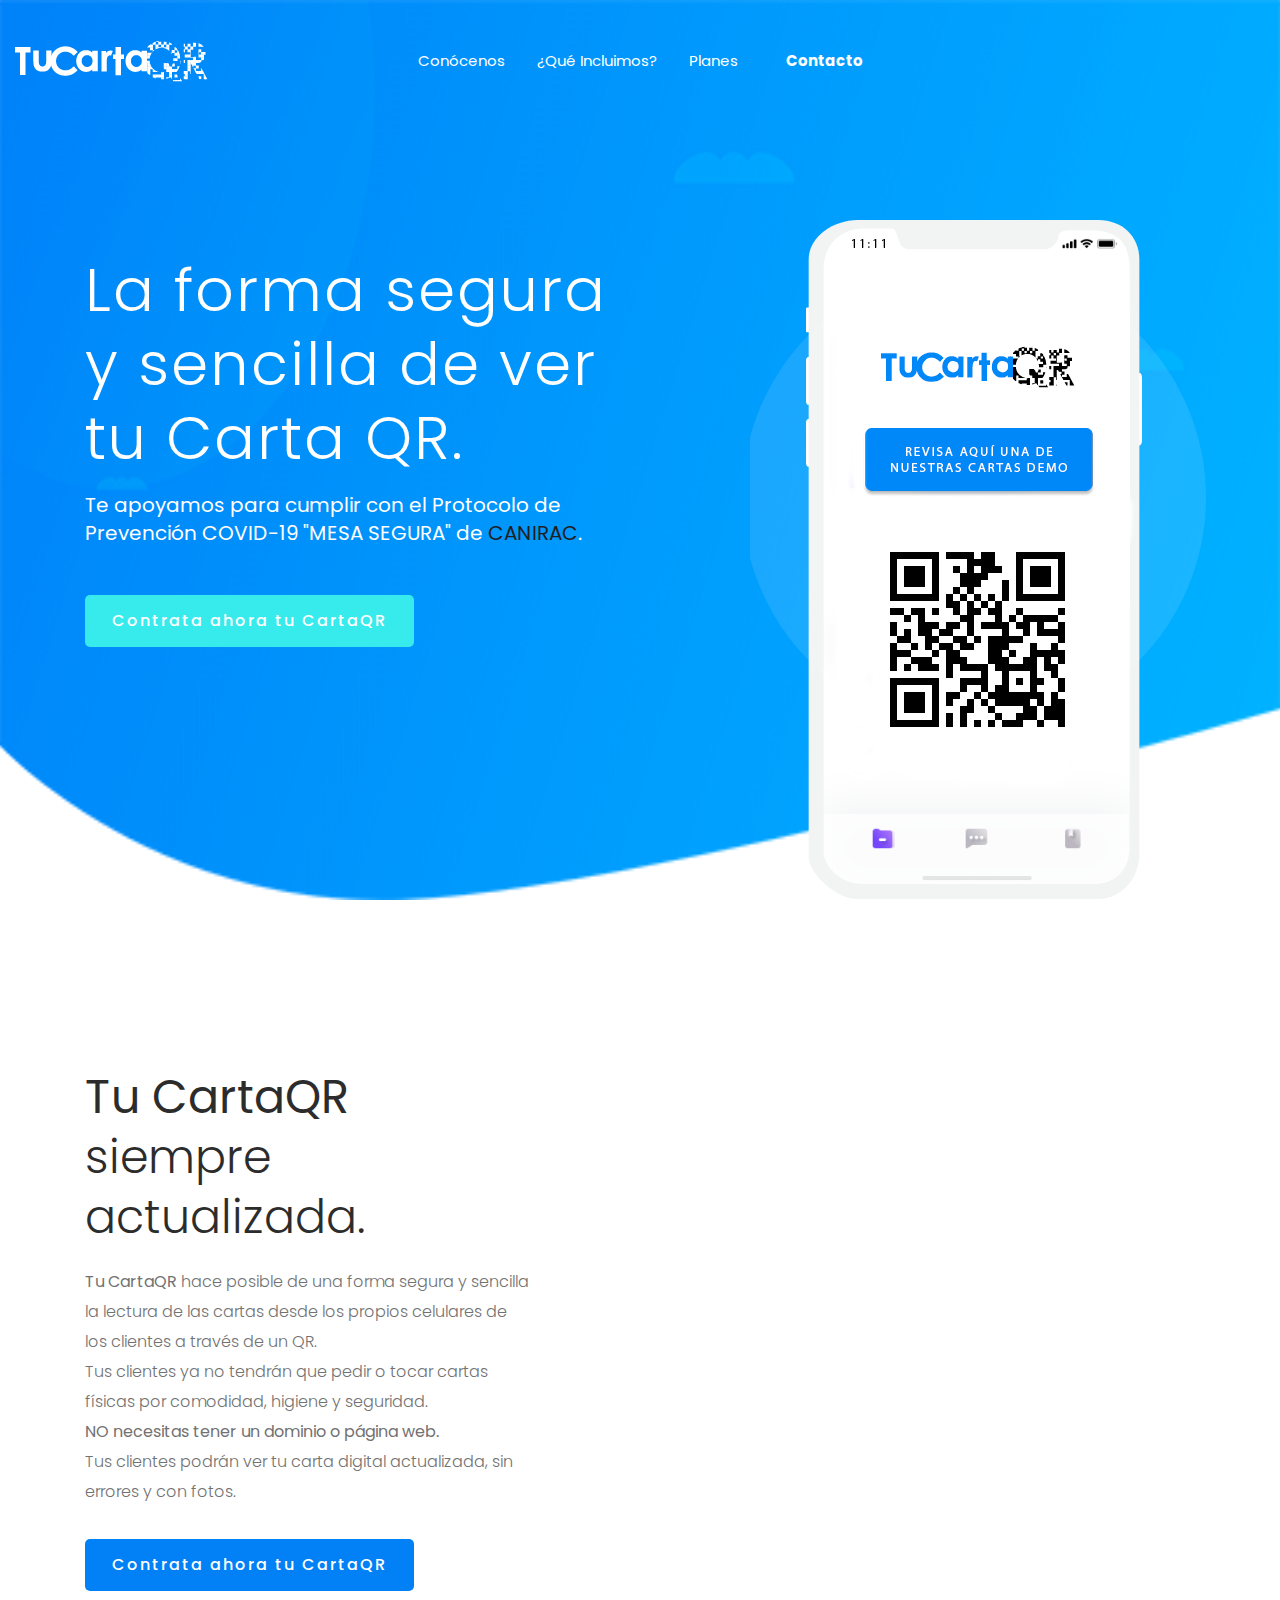
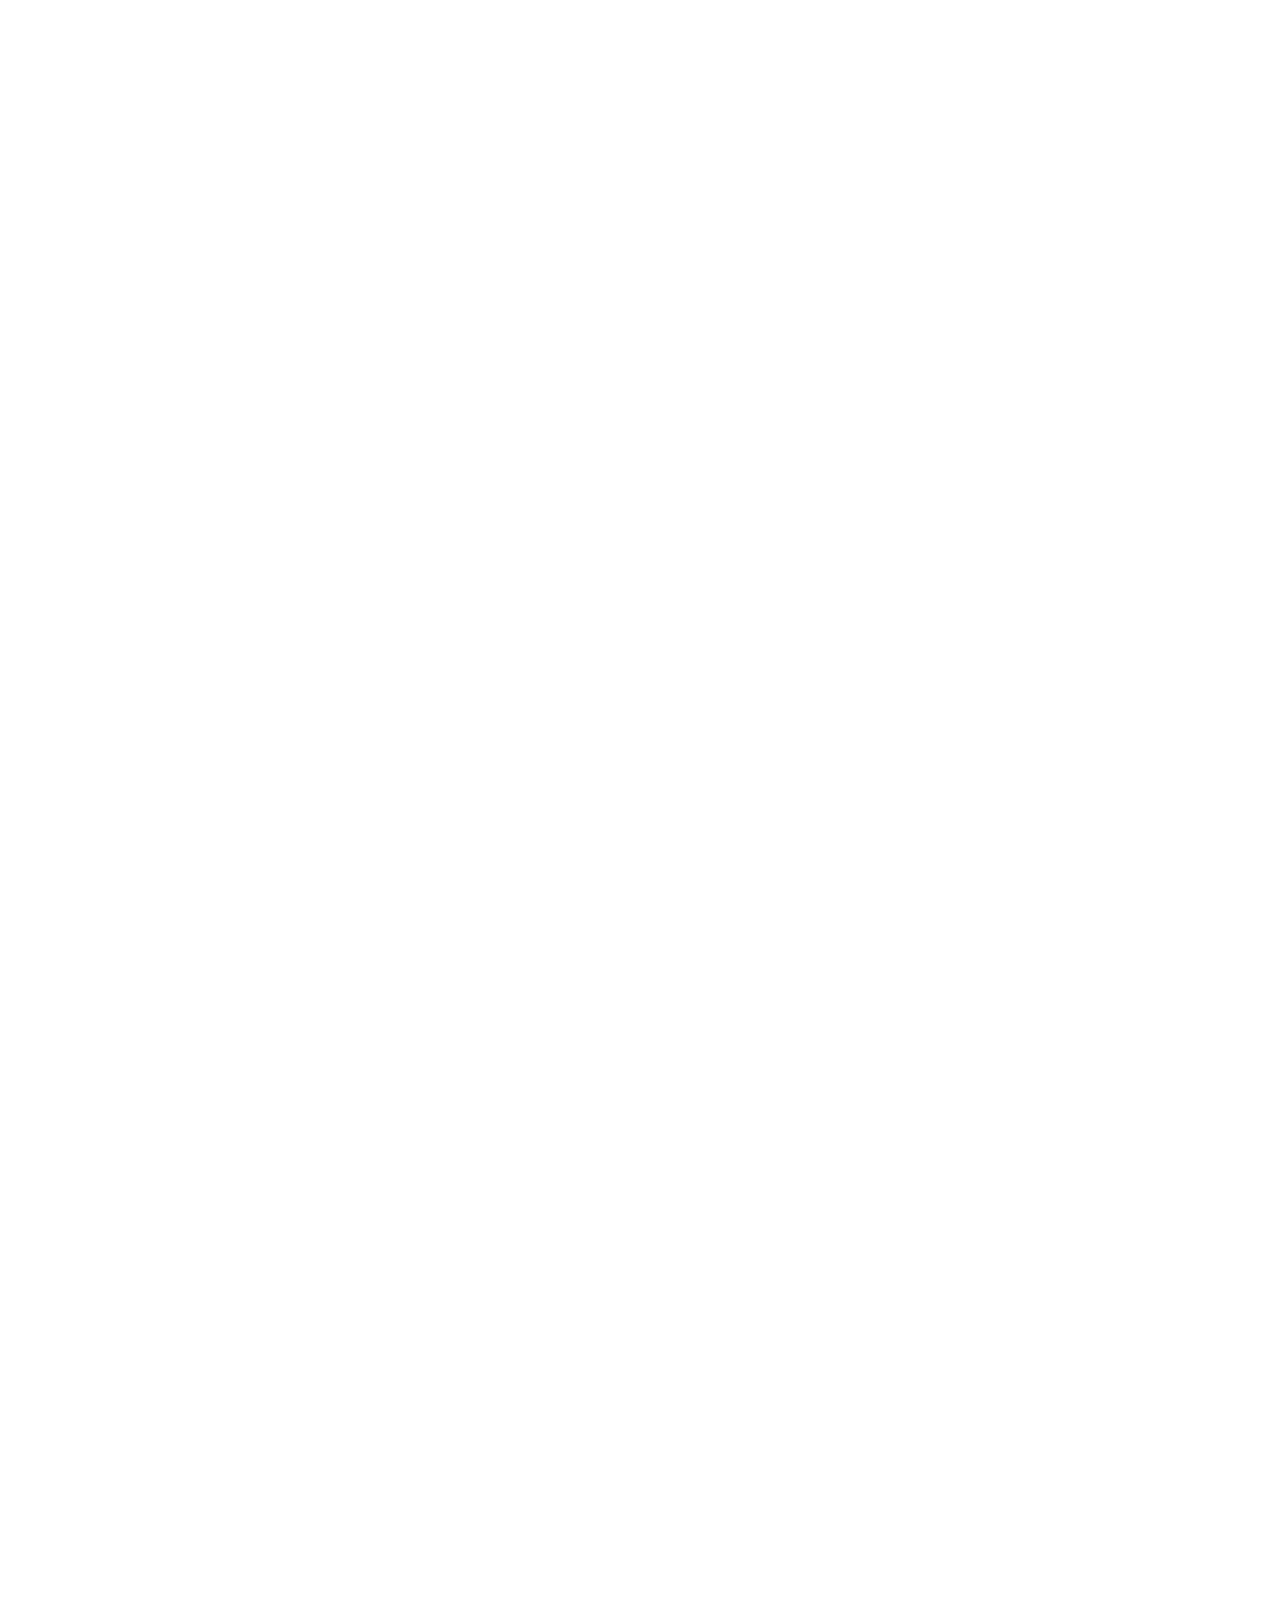
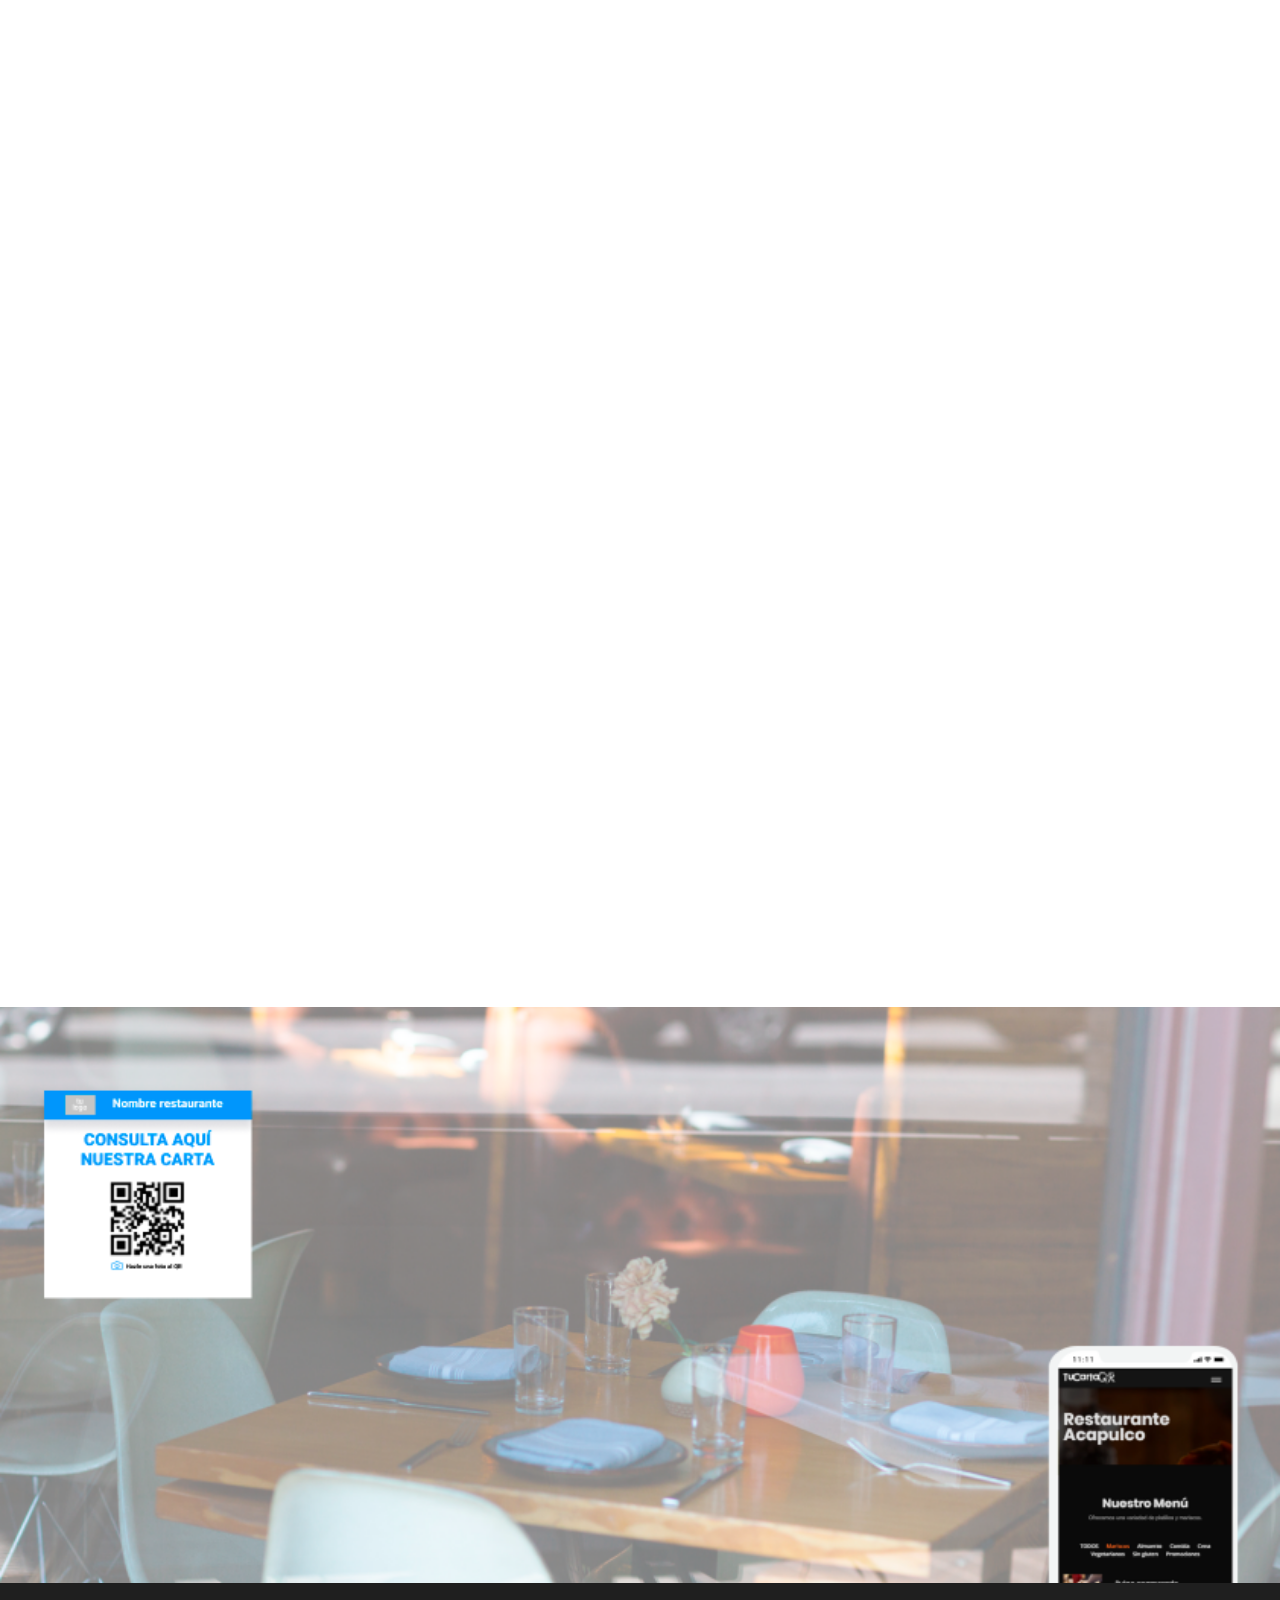
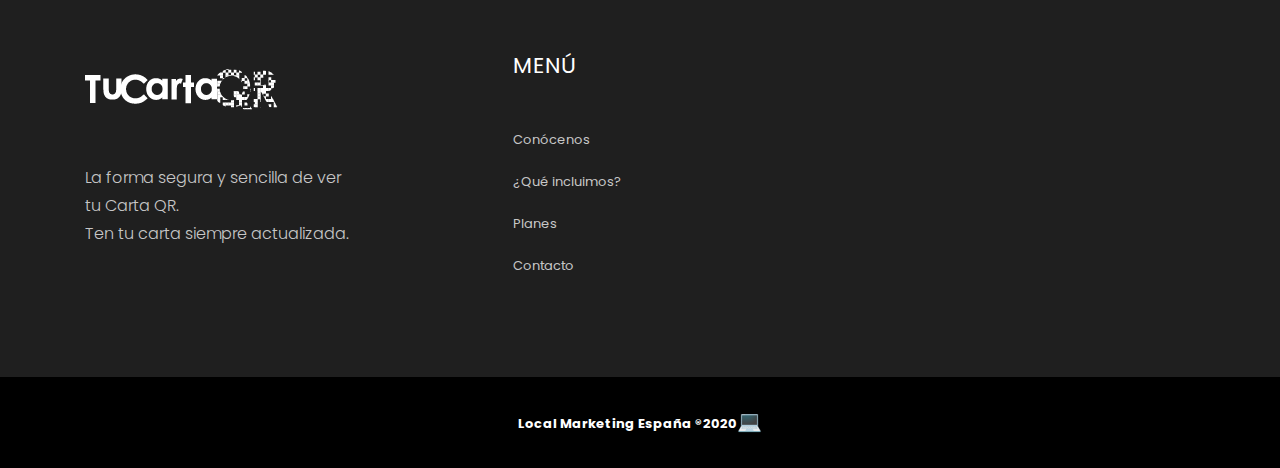
==== commit 9eceda5a: "contacto" ====
--- a/index.html
+++ b/index.html
@@ -15,7 +15,7 @@
     <meta name= " author" content="Tu CartaQR">
 
     <link rel="shortcut icon" type="image/x-icon" href="./img/7205qr.ico">
-    <title>Tu CartaQR | Olvídate de tu carta física</title>
+    <title>Tu CartaQR | Olvídate de tu Carta física</title>
 
     <!-- CSS here -->
     <link rel="stylesheet" href="css/bootstrap.min.css">
@@ -75,9 +75,8 @@
                     <div class="col-xl-7 col-md-6">
                         <div class="slider_text">
                             <h3 class="wow fadeInDown">La forma segura<br> y
-                                sencilla de ver<br> tu Carta con QR.</h3>
-                            <p class="wow fadeInLeft">Es hora de olvidarse
-                                de la Carta física.</p>
+                                sencilla de ver<br> tu Carta QR.</h3>
+                            <p class="wow fadeInLeft">Te apoyamos para cumplir con el Protocolo de <br>Prevención COVID-19 "MESA SEGURA" de <a target="_blank" href="https://canirac.org.mx/images/notas/files/Protocolo%20Reapertura%20-%20Mesa%20Segura_compressed.pdf?fbclid=IwAR2ChjFyOZot0Zc-Mlx-kseHskcgL8jjNEQ6y-GJ79AXzxsOlDvwspDXAZs">CANIRAC</a>.</p>
                             <div class="video_service_btn wow fadeInLeft">
                                 <a href="contacto.html" class="boxed-btn3">Contrata ahora tu CartaQR</a>
                             </div>
@@ -103,11 +102,15 @@
                         <div class="features_info2">
                             <h3><strong>Tu CartaQR</strong> siempre actualizada.</h3>
                             <p><strong>Tu CartaQR</strong> hace posible de una forma segura y sencilla la lectura
-                                de las cartas desde los propios celulares de los clientes a través de un QR.<br>
+                                de las cartas desde los propios celulares de los clientes a través de un QR.
+                                <br>
+                                Tus clientes ya no tendrán que pedir o tocar cartas físicas por comodidad, higiene y
+                                seguridad.
+                                <br>
+                                <strong>NO necesitas tener un dominio o página web.</strong>
+                                <br>
                                 Tus clientes podrán ver tu carta digital actualizada, sin errores y con
-                                fotos. <br>
-                                <strong>NO necesitas tener un dominio o página web.</strong><br>Tus clientes ya no tendrán que pedir o tocar cartas físicas por comodidad, higiene y
-                                seguridad.</strong></p>
+                                fotos.</p>
                             <div class="about_btn">
                                 <a class="boxed-btn4" href="contacto.html">Contrata ahora tu CartaQR</a>
                             </div>
@@ -137,10 +140,9 @@
                                 antros,
                                 hoteles, cafeterías o heladerías.</p>
                             <ul>
+                                <li class="wow fadeInUp" data-wow-duration=".7s" data-wow-delay=".5s">Acceso directo a CartaQR.</li>
                                 <li class="wow fadeInUp" data-wow-duration=".7s" data-wow-delay=".5s">Olvídate de los
                                     errores en tu Carta QR.</li>
-                                <li class="wow fadeInUp" data-wow-duration=".8s" data-wow-delay=".6s">Tu Carta QR
-                                    siempre actualizada.</li>
                                 <li class="wow fadeInUp" data-wow-duration=".8s" data-wow-delay=".6s">Tu negocio en internet.</li>
                                 <li class="wow fadeInUp" data-wow-duration=".9s" data-wow-delay=".7s">Posibilidad de
                                     realizar publicidad de otros negocios.</li>
@@ -328,7 +330,7 @@
                                     <img src="img/logo.png" alt="Tu CartaQR">
                                 </a>
                             </div>
-                            <p>La forma segura y sencilla de ver<br> tu Carta en QR.<br>Ten tu carta siempre actualizada.</p>
+                            <p>La forma segura y sencilla de ver<br> tu Carta QR.<br>Ten tu carta siempre actualizada.</p>
 
                         </div>
                     </div>
--- a/css/style.css
+++ b/css/style.css
@@ -1509,7 +1509,7 @@
 }
 
 .productivity_area {
-  background-image: url(../img/banner/simulacionweb.svg);
+  background-image: url(../img/banner/simuladorweb.png);
   background-size: cover;
   background-position: center center;
   padding: 164px 0;
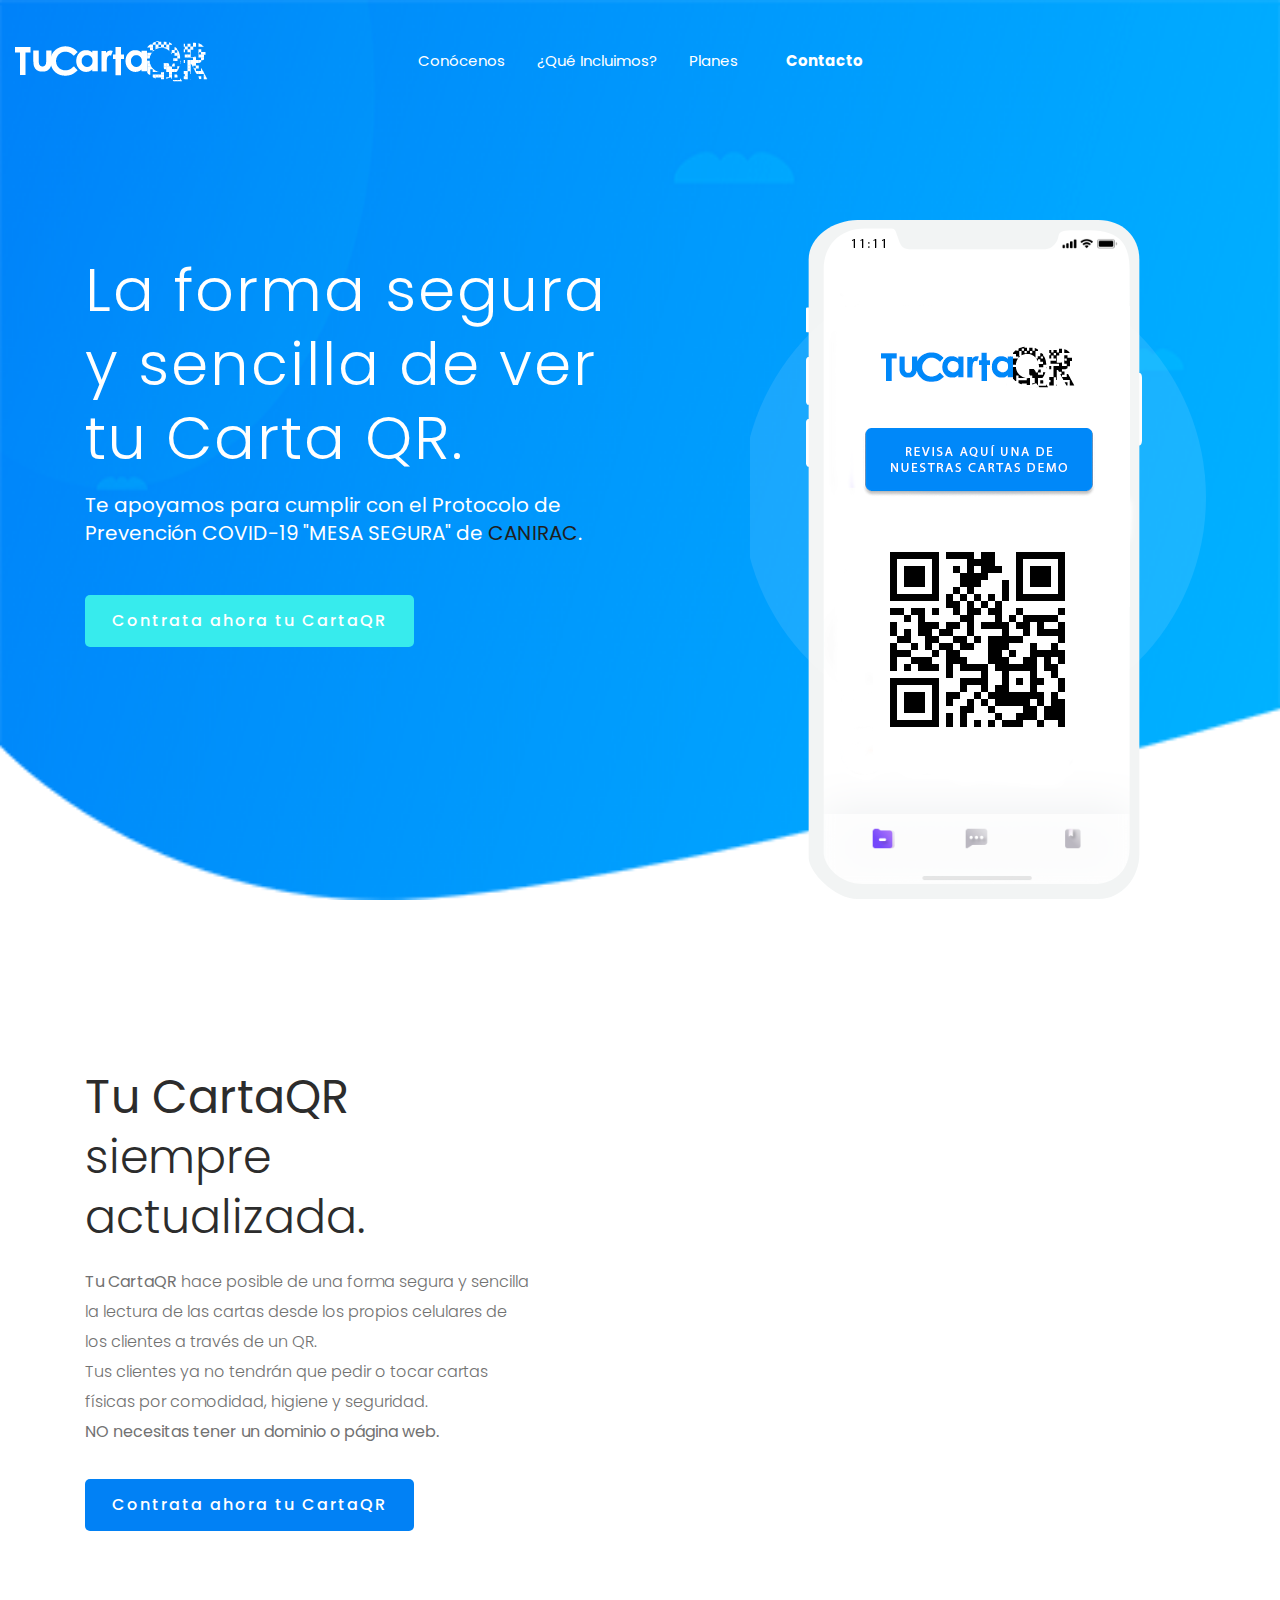
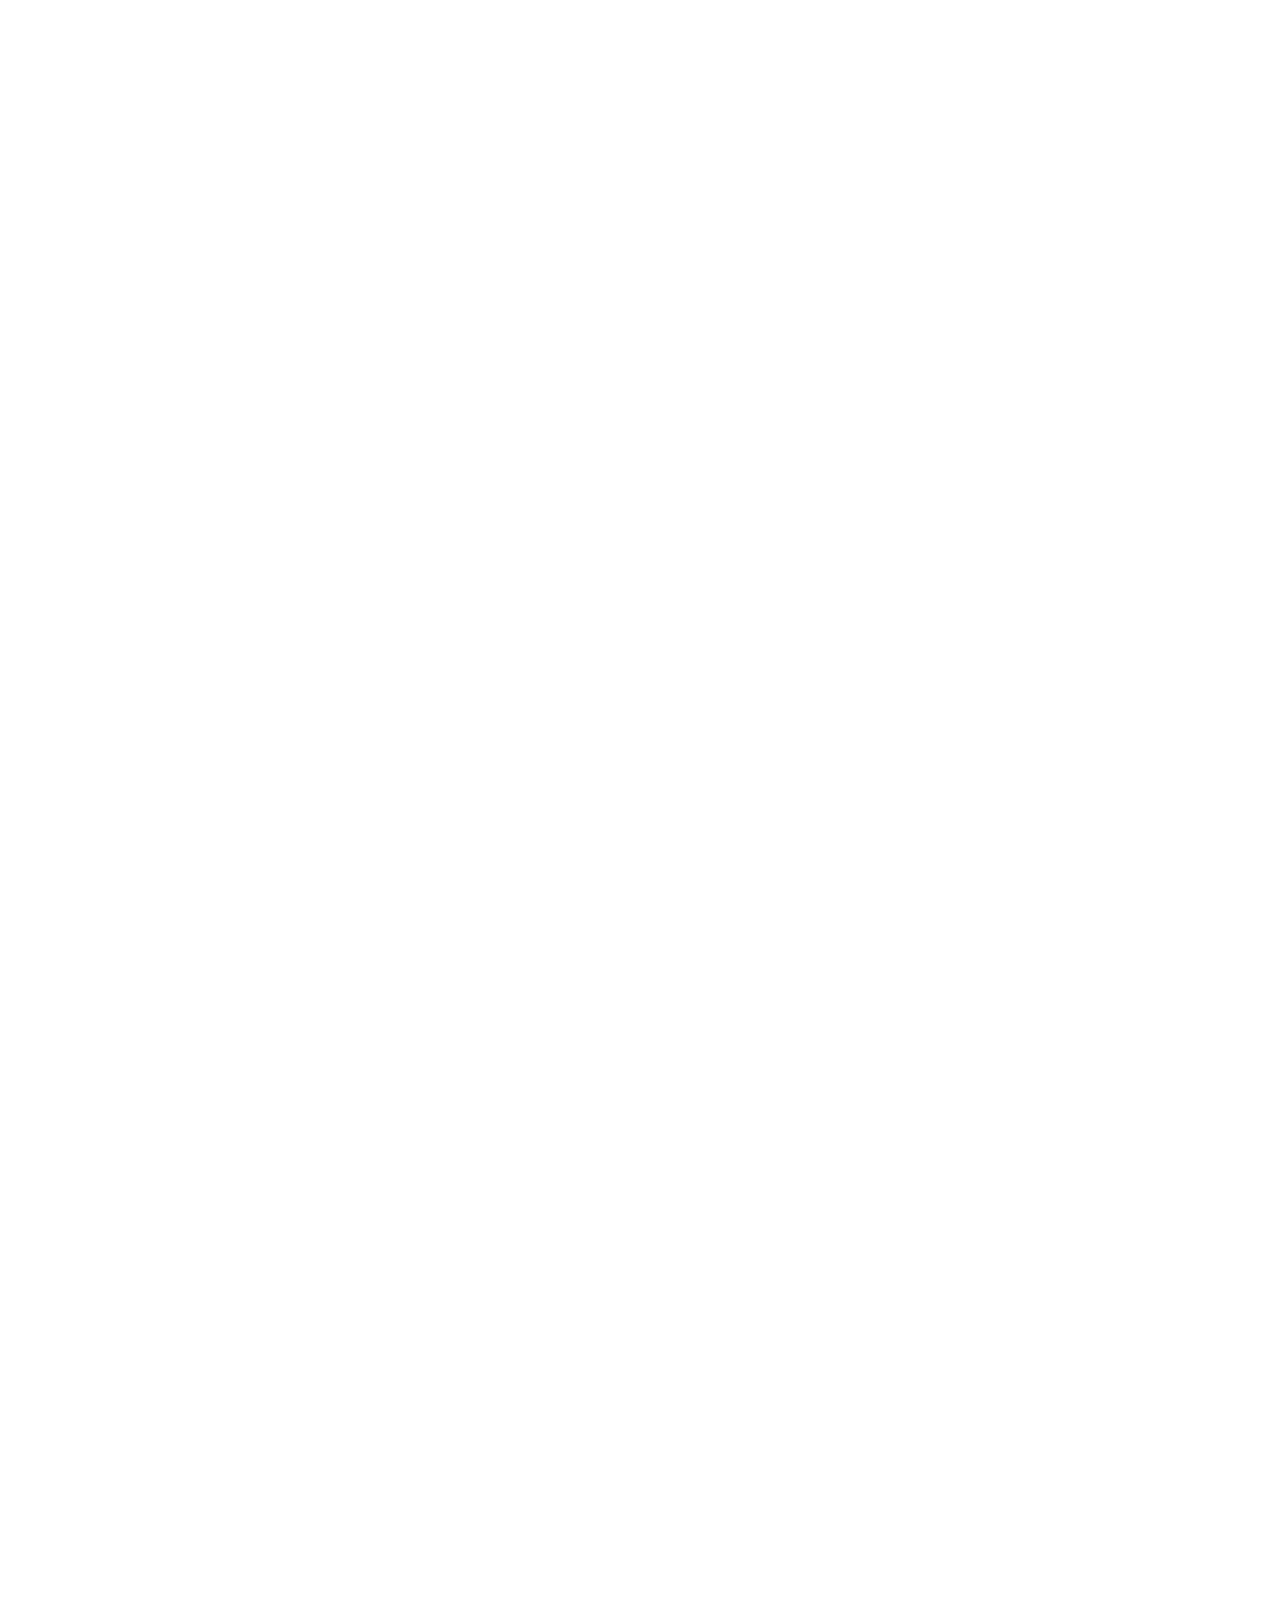
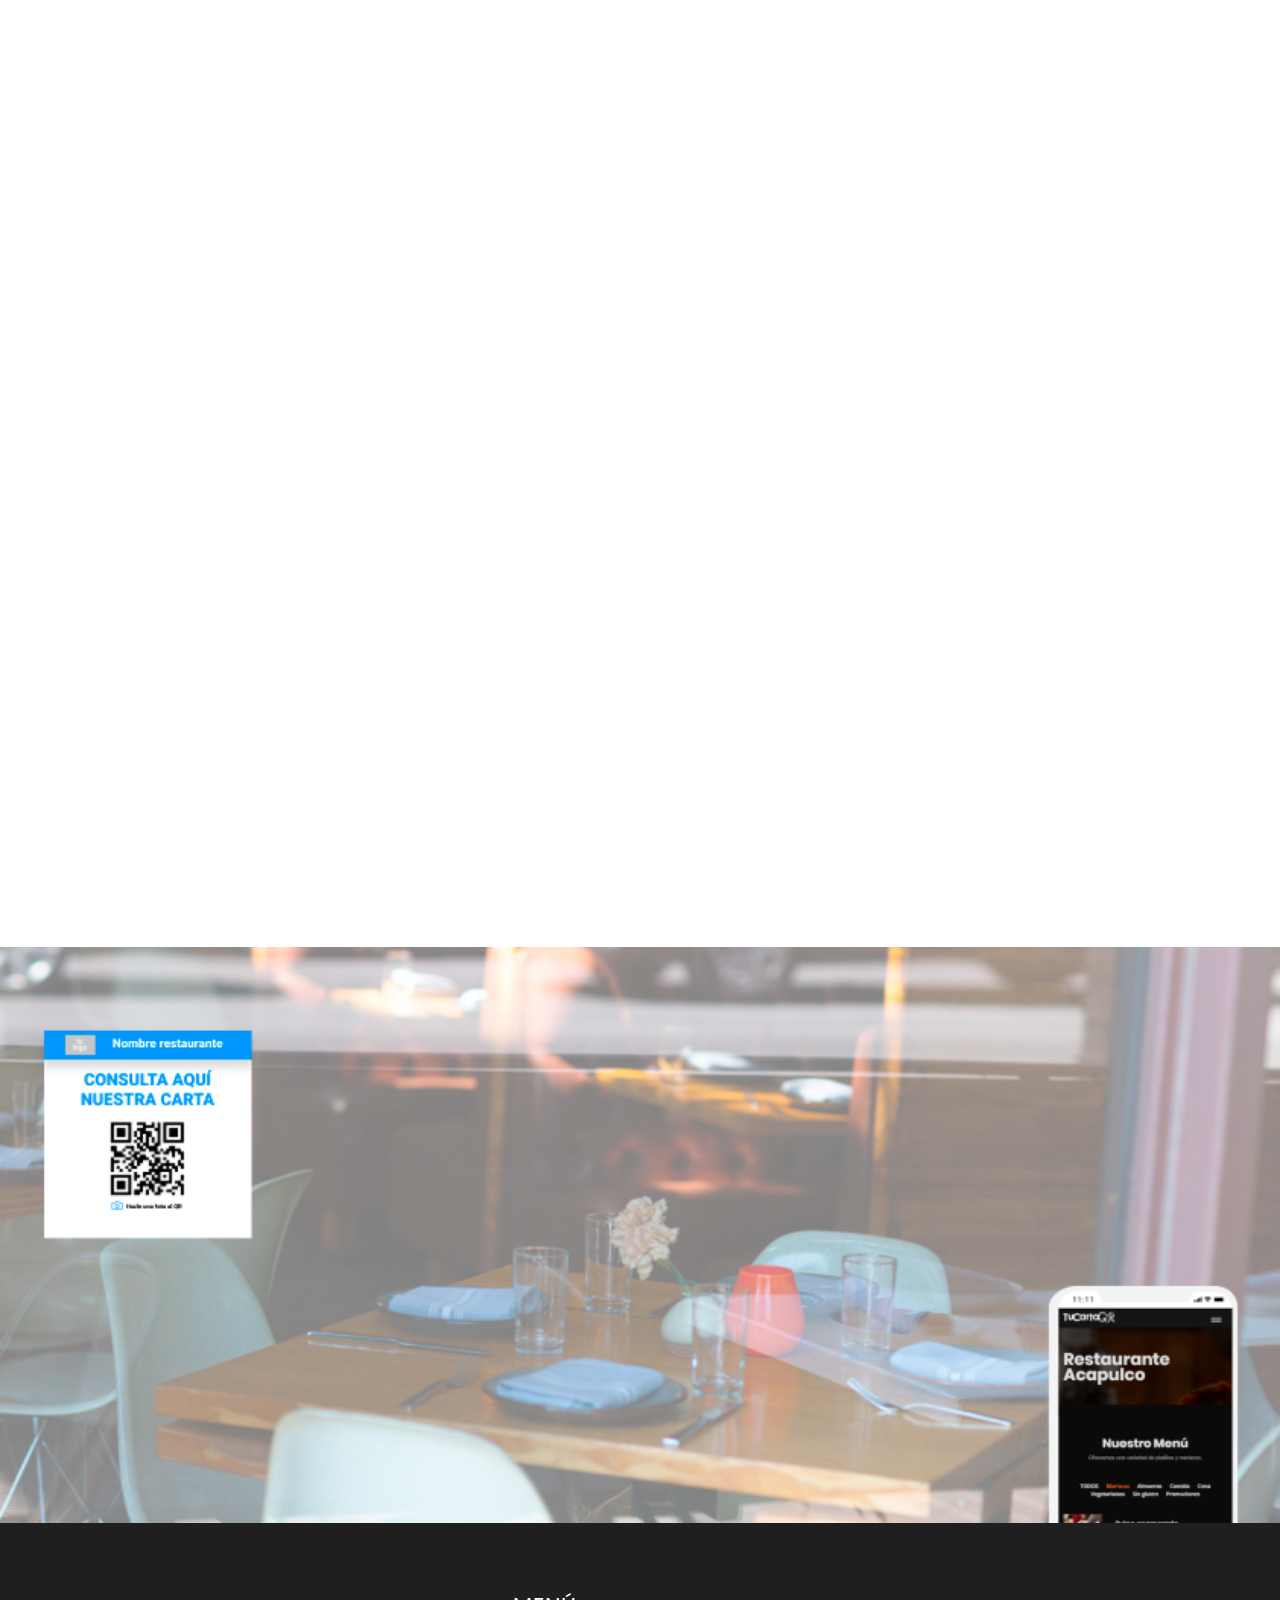
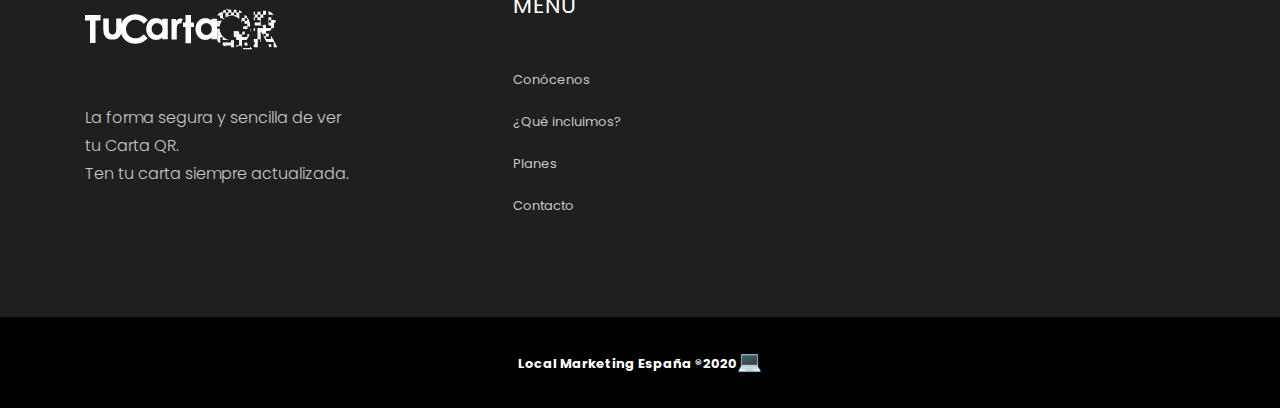
==== commit 3620128f: "prueba28" ====
--- a/index.html
+++ b/index.html
@@ -108,9 +108,7 @@
                                 seguridad.
                                 <br>
                                 <strong>NO necesitas tener un dominio o página web.</strong>
-                                <br>
-                                Tus clientes podrán ver tu carta digital actualizada, sin errores y con
-                                fotos.</p>
+                                <br></p>
                             <div class="about_btn">
                                 <a class="boxed-btn4" href="contacto.html">Contrata ahora tu CartaQR</a>
                             </div>
--- a/css/style.css
+++ b/css/style.css
@@ -1493,7 +1493,7 @@
 .features_area .features_info ul li::before {
   position: absolute;
   left: 0;
-  background-image: url(../img/ilstrator_img/check.svg);
+  background-image: url(..img/ilstrator_img/check.svg);
   width: 16px;
   height: 16px;
   content: '';
